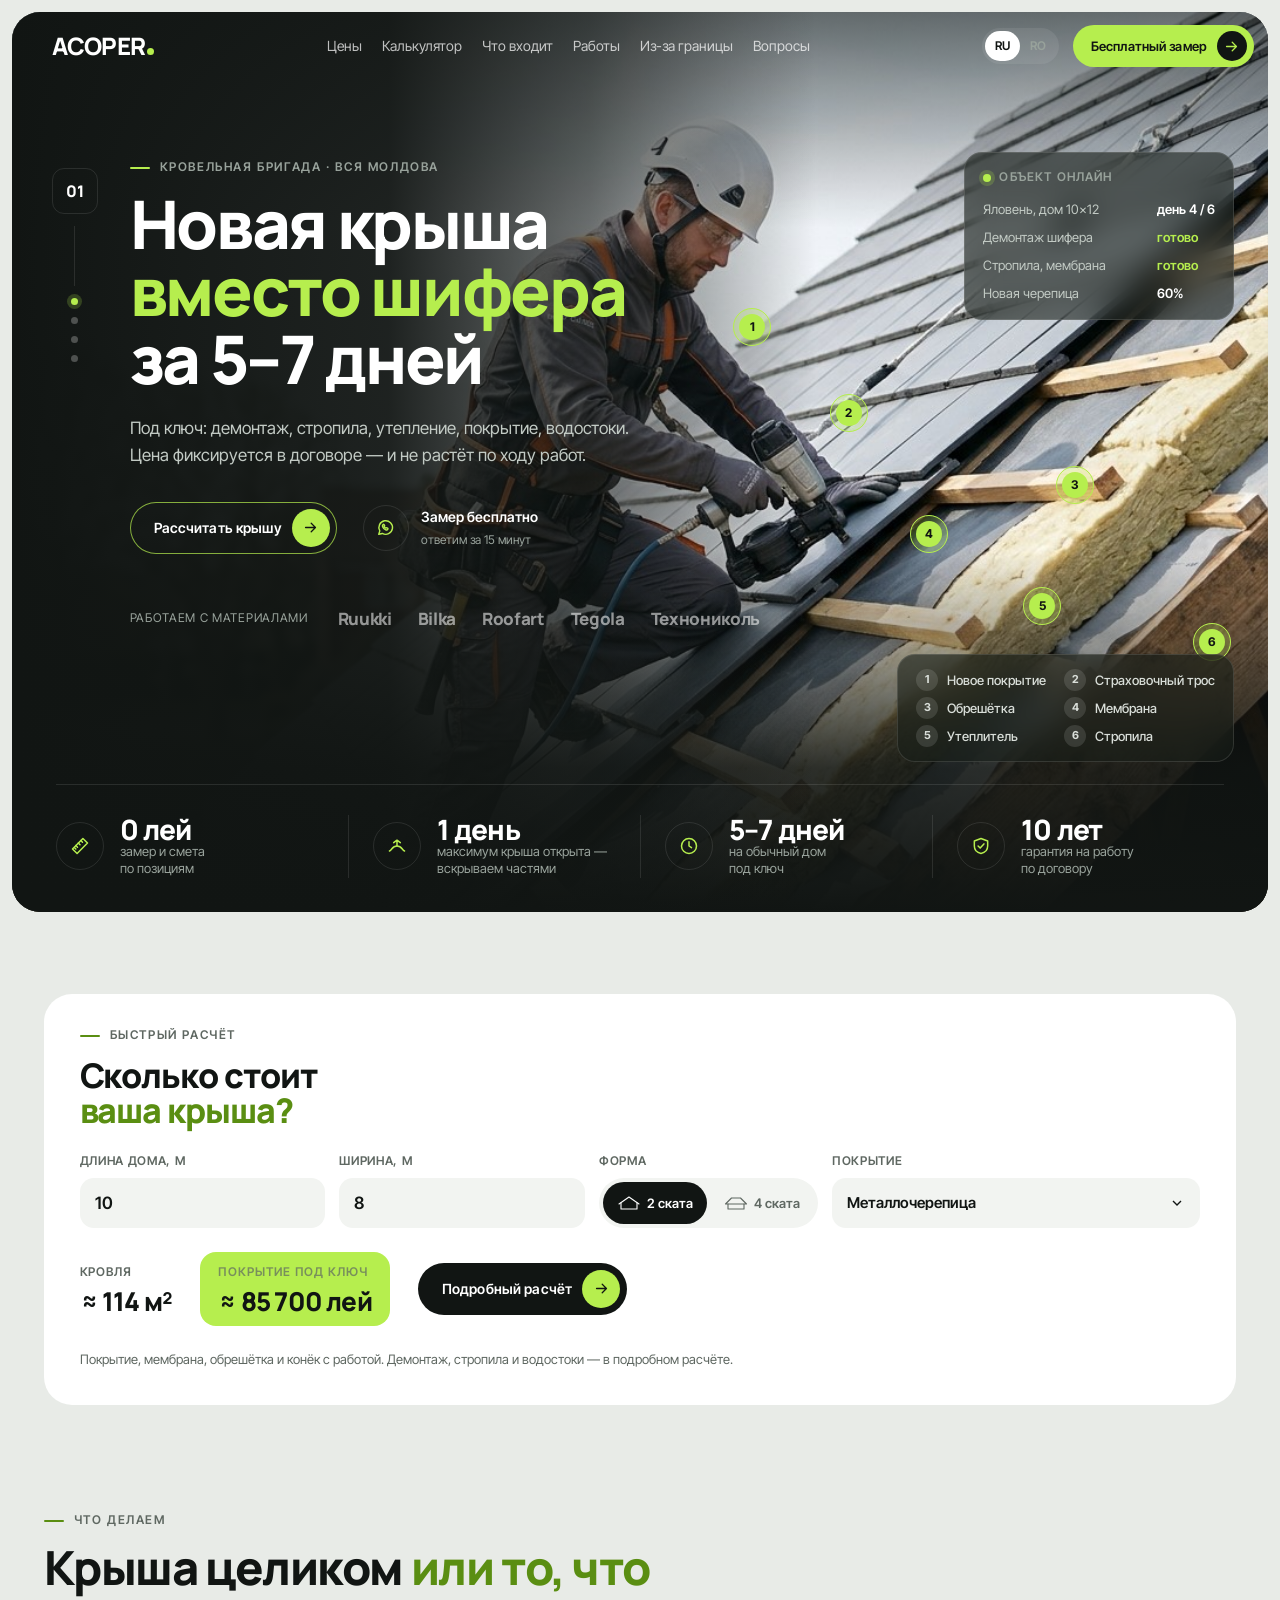
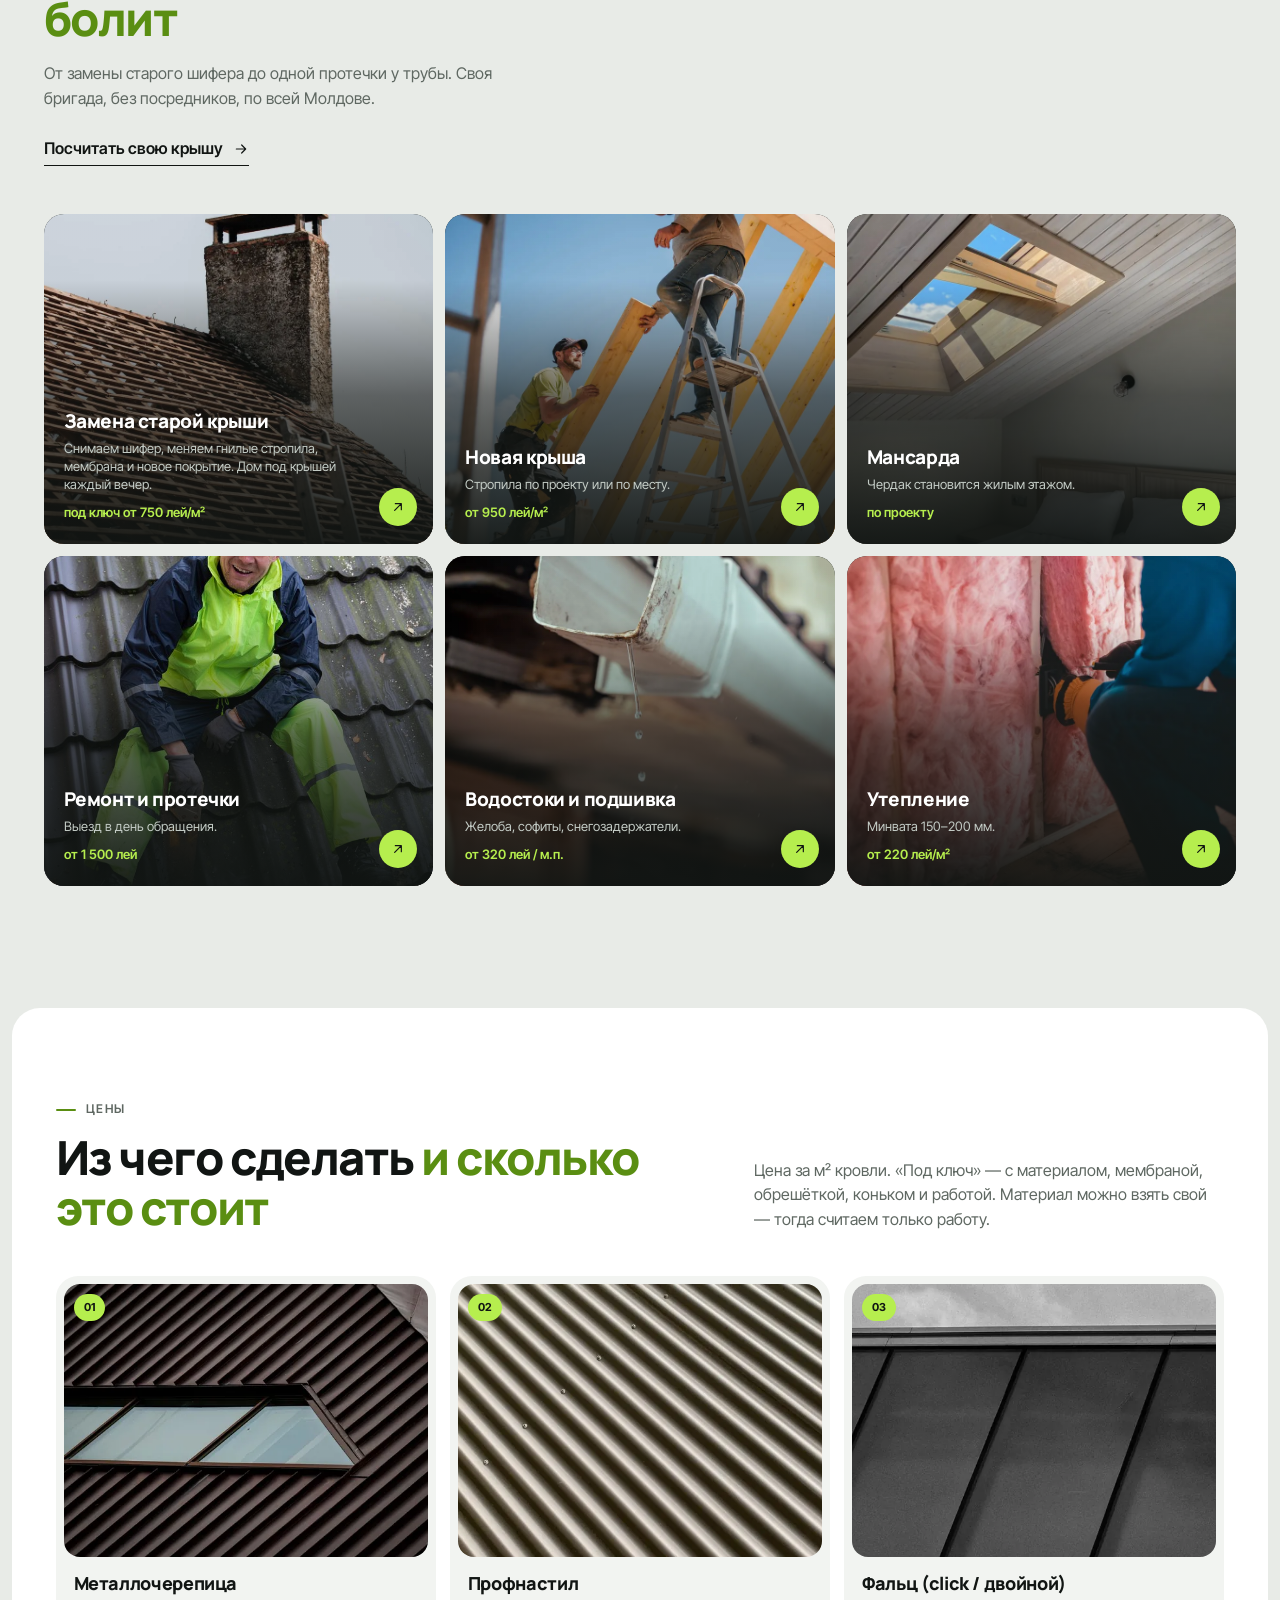
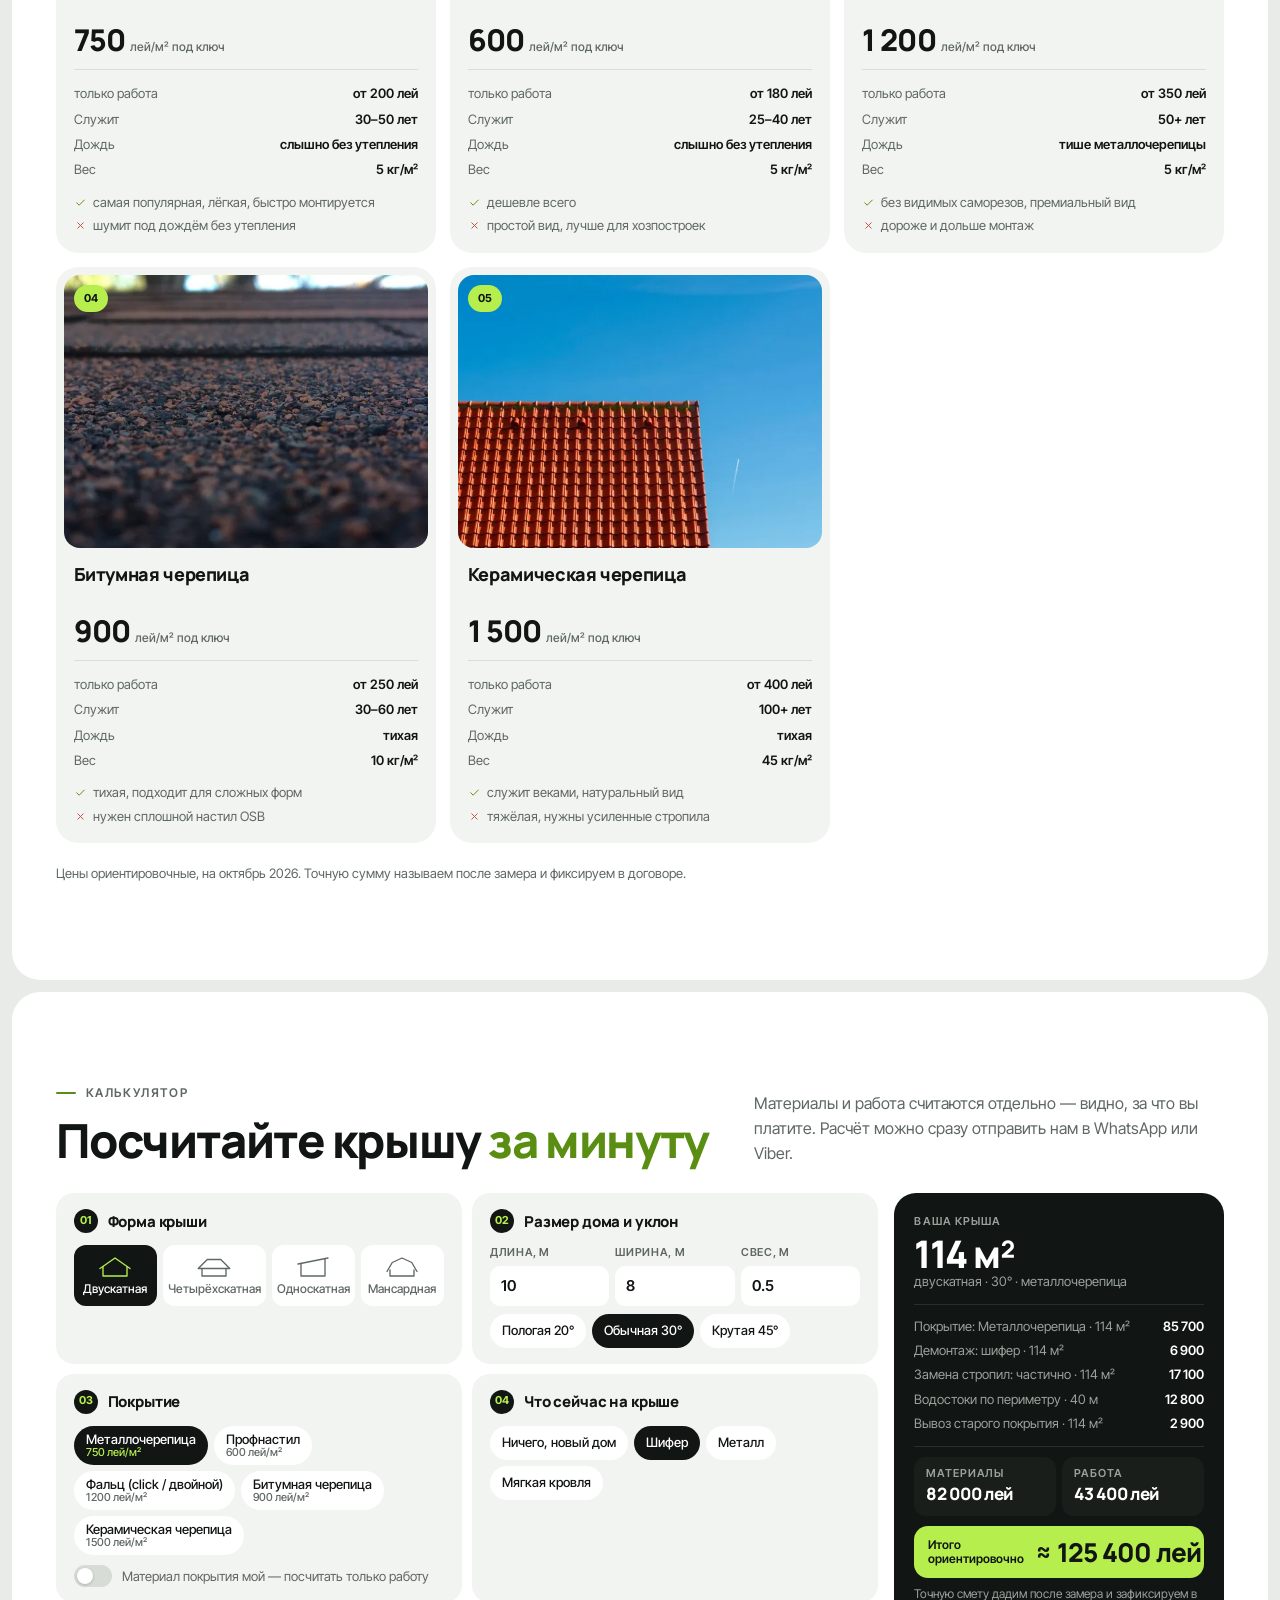
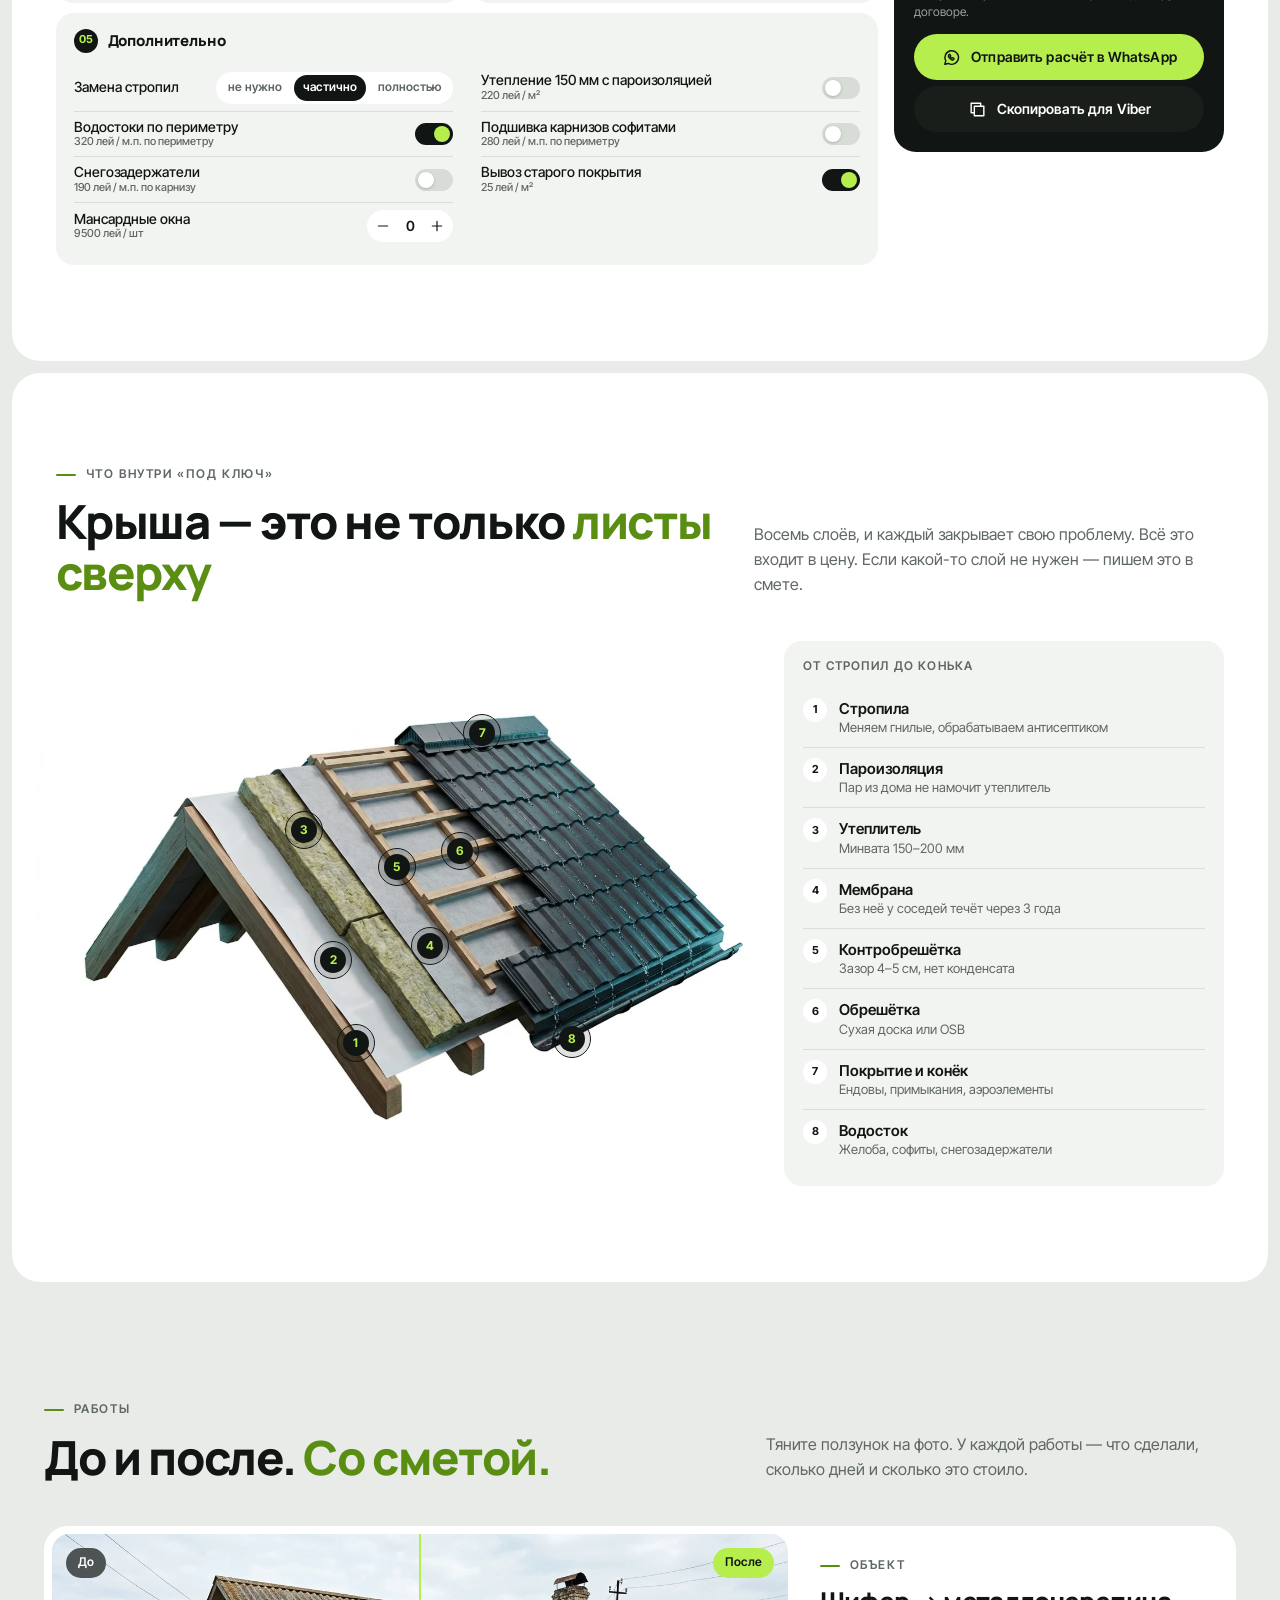
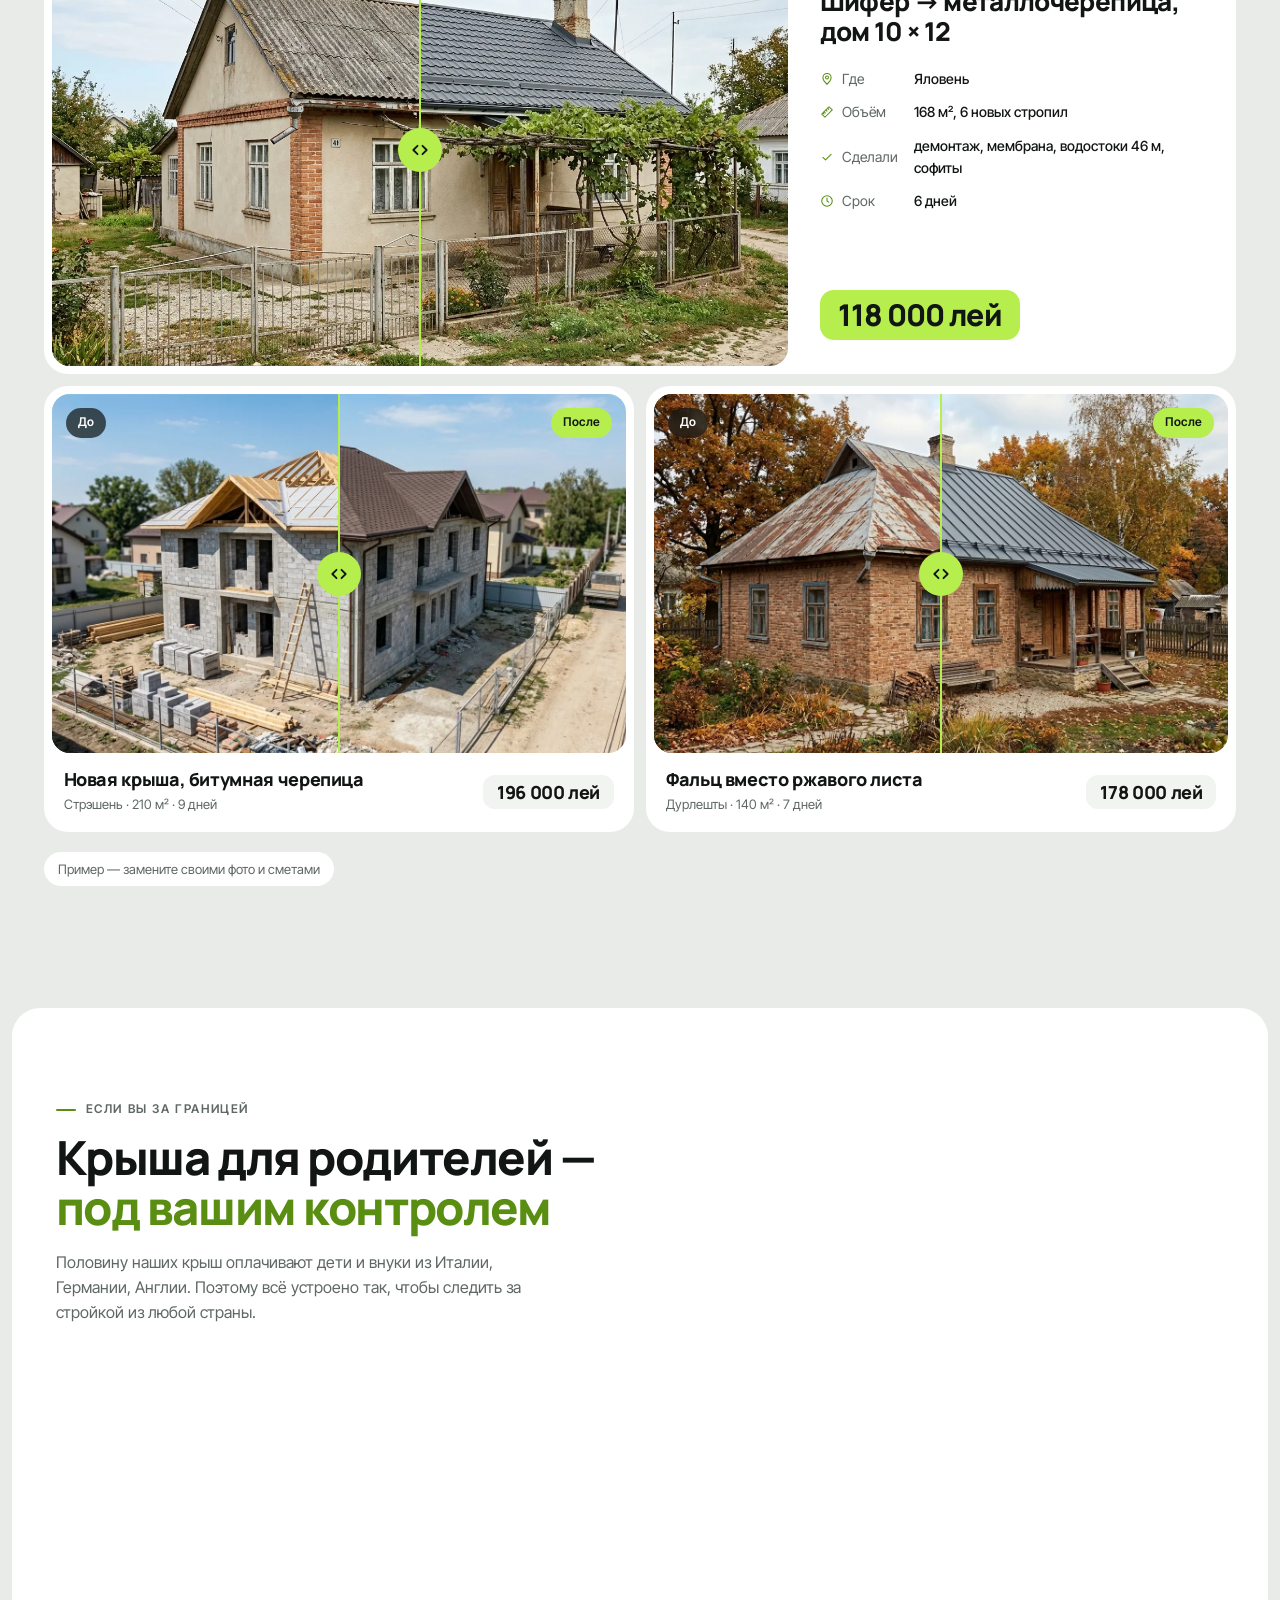
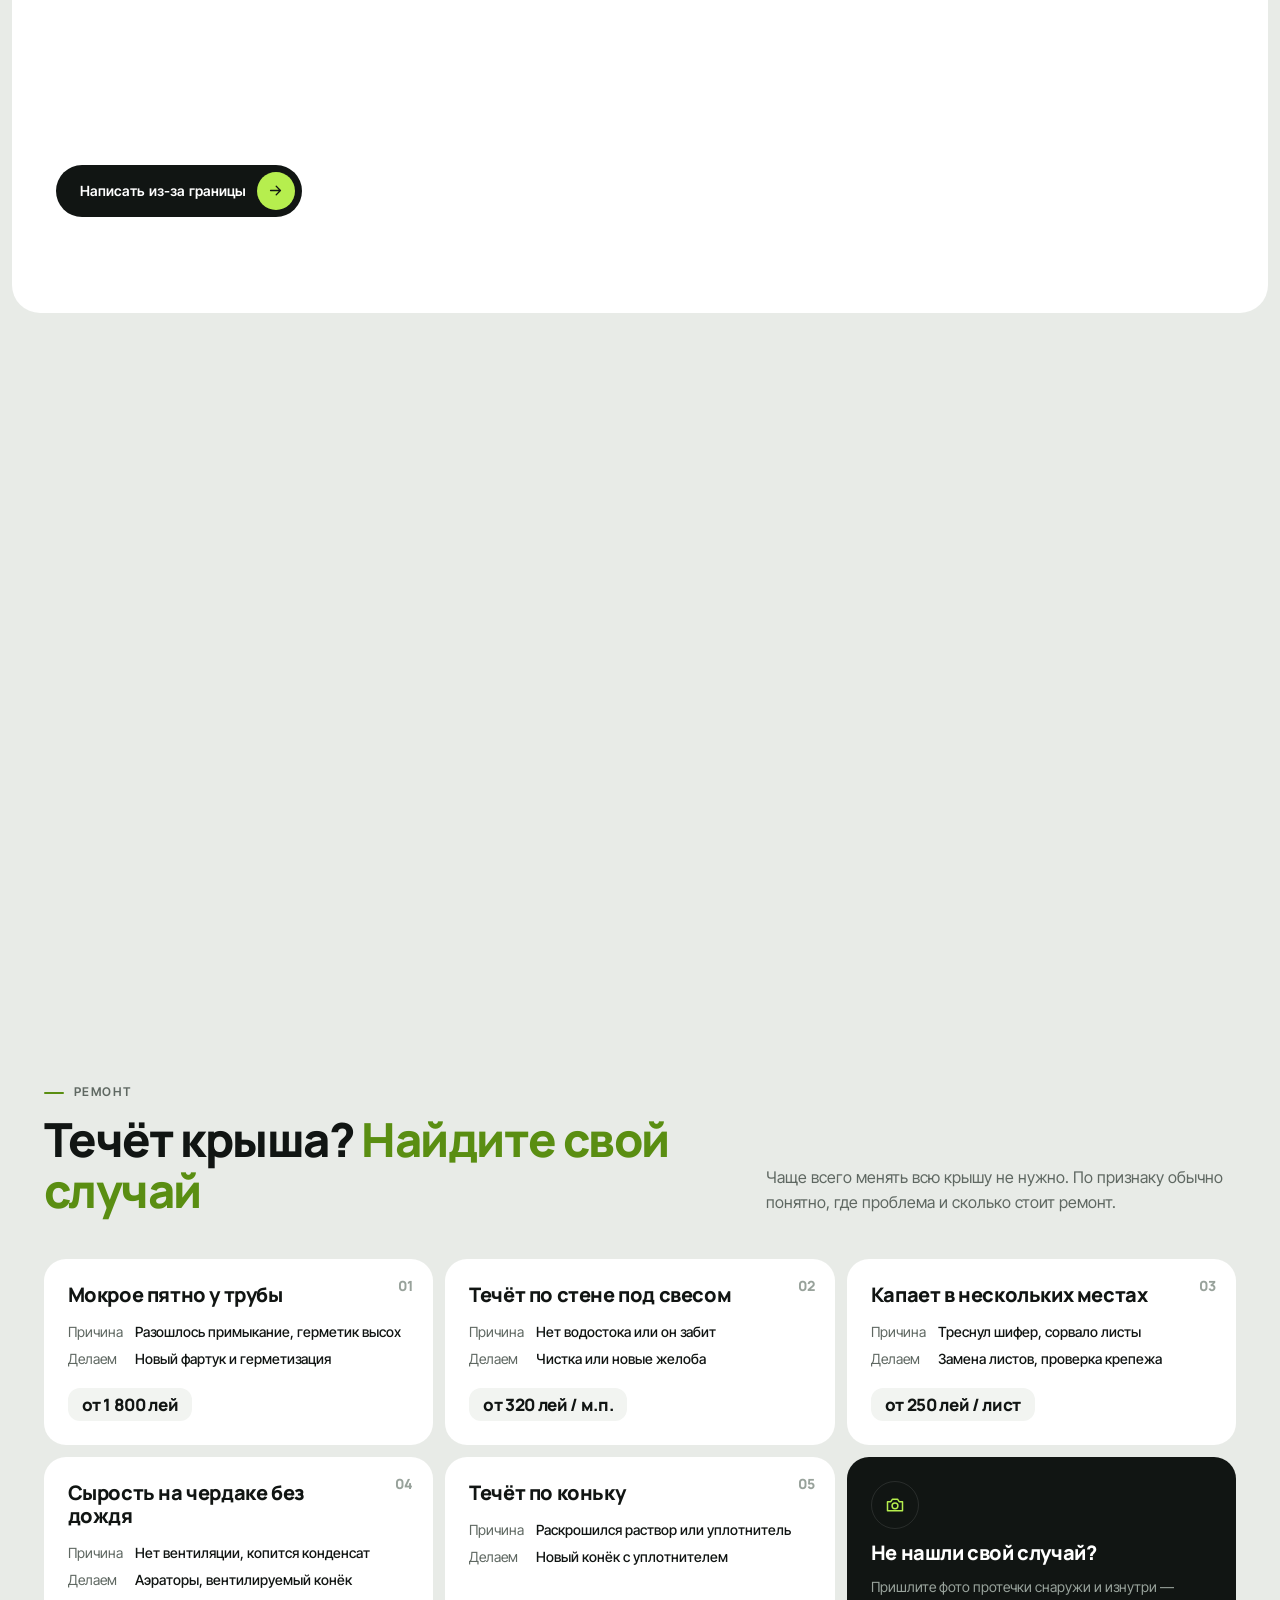
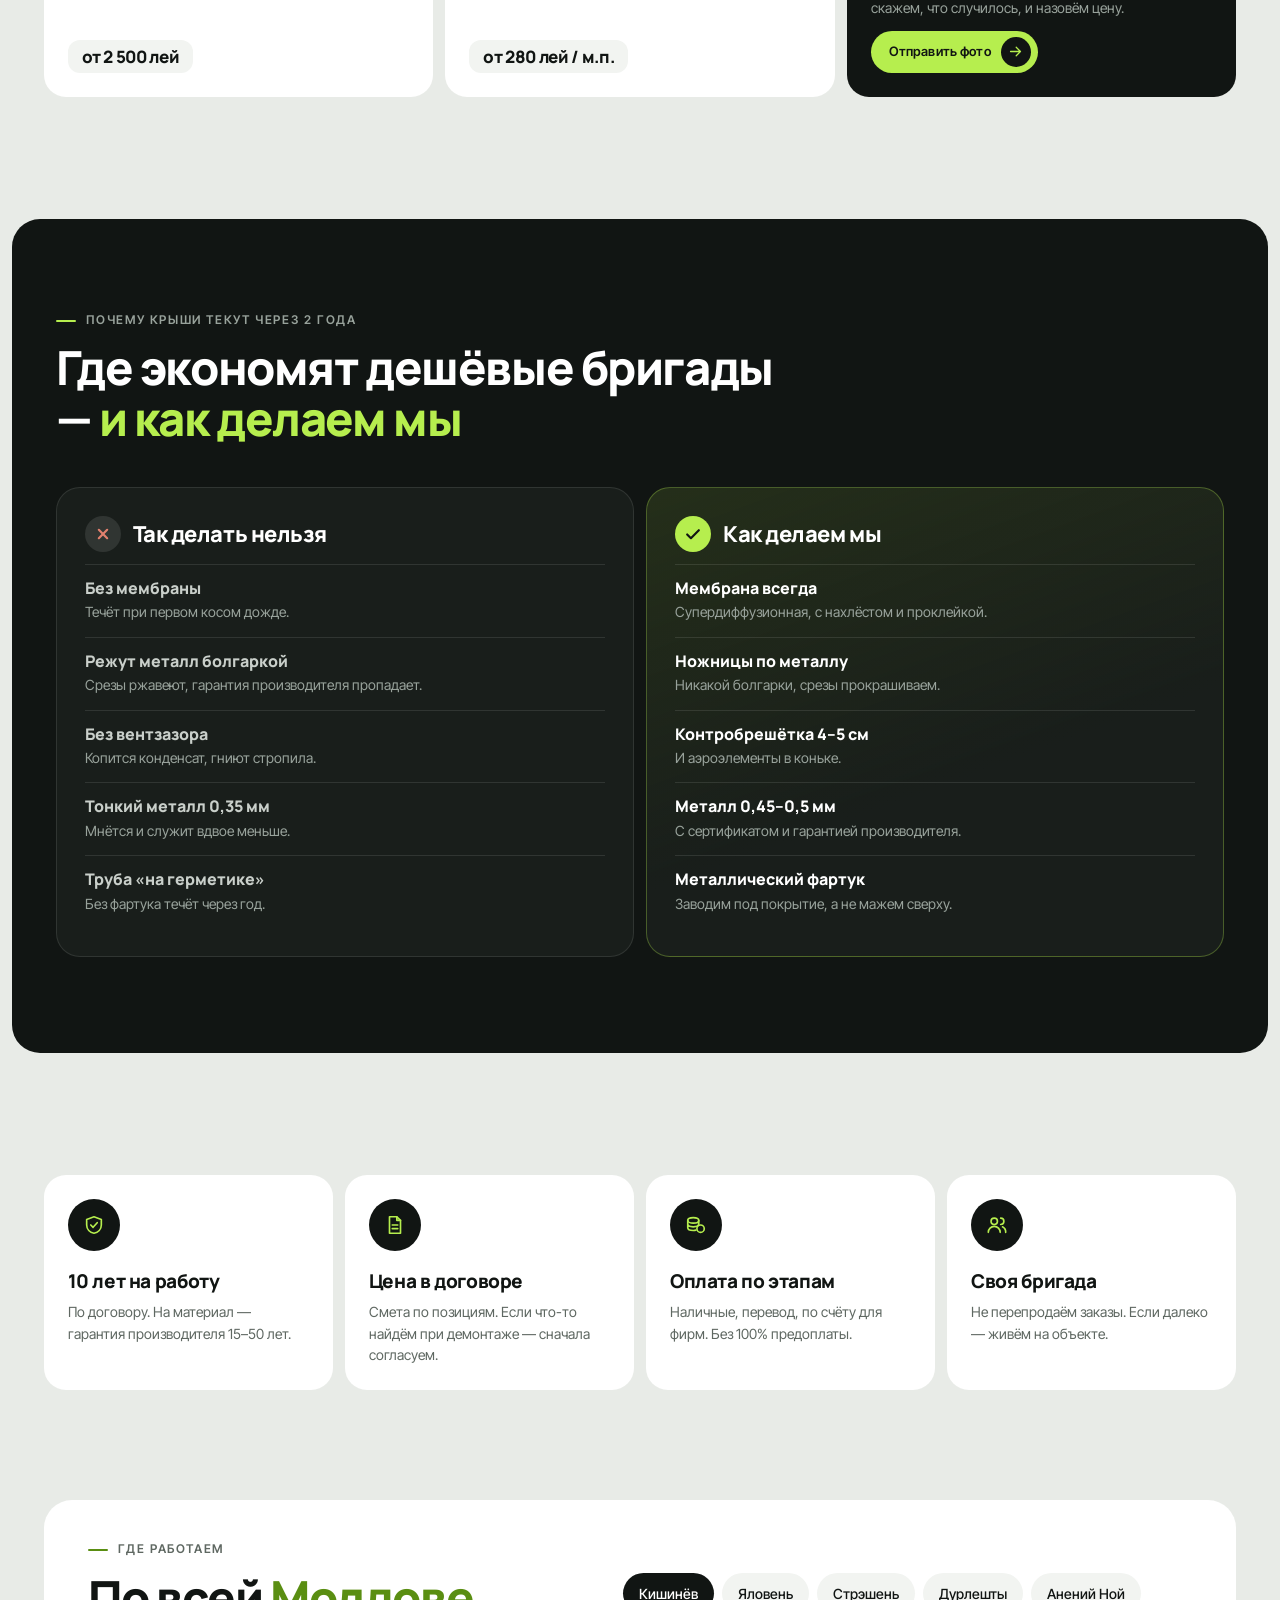
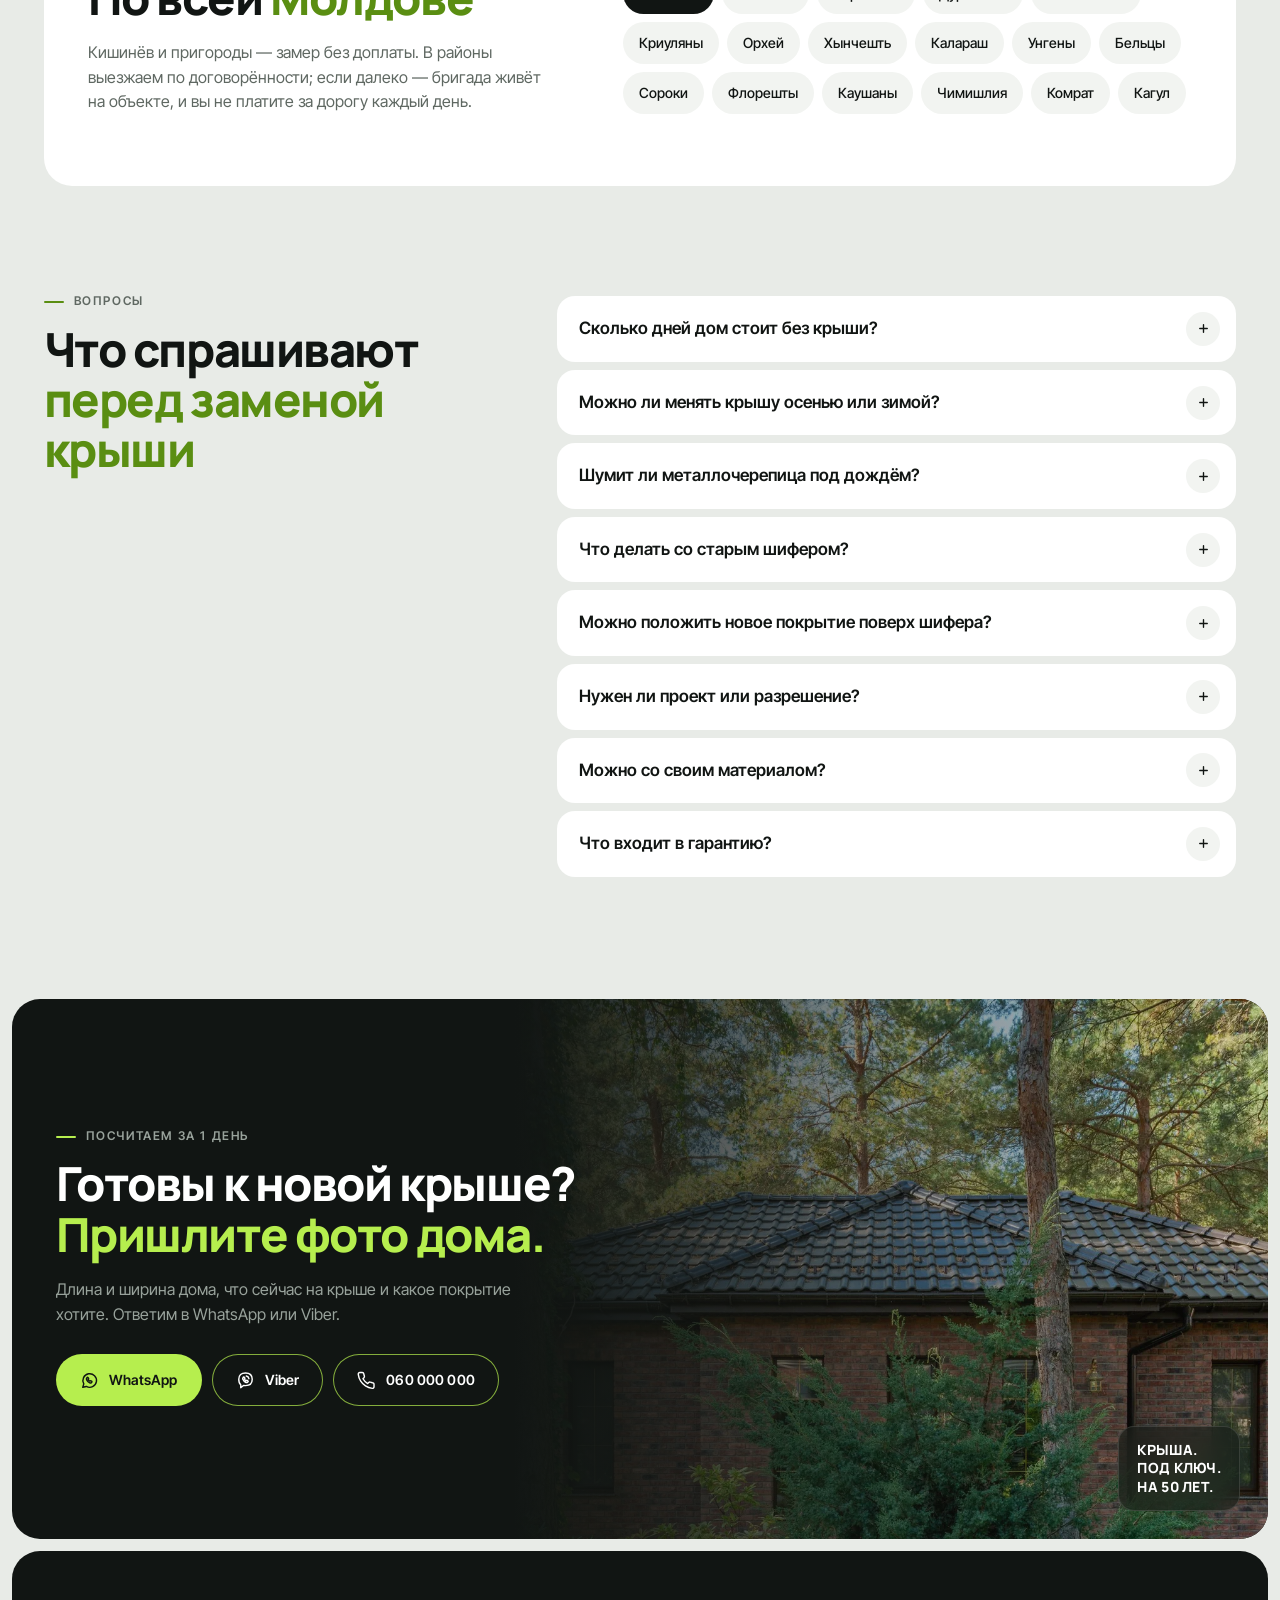
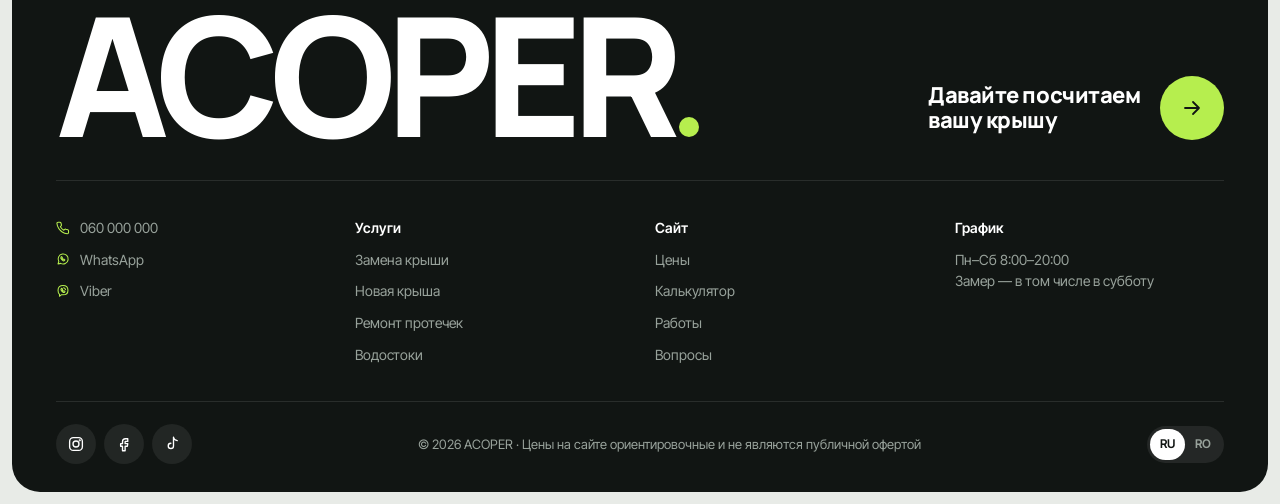
==== index.html @ debb652a "Add files via upload" ====
<!doctype html>
<html lang="ru">
<head>
<meta charset="utf-8">
<meta name="viewport" content="width=device-width,initial-scale=1">
<title>Замена крыши под ключ за 5–7 дней — ACOPER · 060 000 000</title>
<meta name="description" content="Новая крыша вместо старого шифера: демонтаж, стропила, утепление, металлочерепица, фальц или битумная черепица, водостоки. Цена в договоре, гарантия 10 лет, работаем по всей Молдове. Посчитайте крышу на сайте.">
<meta property="og:type" content="website">
<meta property="og:locale" content="ru_RU">
<meta property="og:title" content="Новая крыша за 5–7 дней — ACOPER">
<meta property="og:description" content="Посчитайте крышу на сайте: форма, размер дома, покрытие. Цена под ключ в договоре, фотоотчёт каждый день, гарантия 10 лет.">
<meta property="og:url" content="https://webonix-md.github.io/krovlya/">
<meta property="og:image" content="https://webonix-md.github.io/krovlya/img/og/og-square-ru.jpg">
<meta property="og:image:width" content="1200">
<meta property="og:image:height" content="1200">
<meta name="theme-color" content="#121614">
<link rel="icon" href="favicon.svg" type="image/svg+xml">
<link rel="alternate" hreflang="ru" href="index.html">
<link rel="alternate" hreflang="ro" href="ro.html">
<link rel="preload" href="fonts/Manrope-ExtraBold.woff2" as="font" type="font/woff2" crossorigin>
<link rel="preload" href="fonts/InterTight-Regular.woff2" as="font" type="font/woff2" crossorigin>
<link rel="preload" href="img/hero-house.jpg" as="image">
<link rel="stylesheet" href="style.css?v=20">
<script type="application/ld+json">
{"@context":"https://schema.org","@type":"RoofingContractor","name":"ACOPER","description":"Кровельные работы под ключ: замена крыши, новые крыши, мансарды, водостоки. Вся Молдова","telephone":"+37360000000","priceRange":"от 600 MDL/м²","areaServed":"Moldova","address":{"@type":"PostalAddress","addressLocality":"Chișinău","addressCountry":"MD"},"openingHours":"Mo-Sa 08:00-20:00"}
</script>
</head>
<body>

<!-- ============ ИКОНКИ ============ -->
<svg width="0" height="0" style="position:absolute" aria-hidden="true">
  <symbol id="i-arrow" viewBox="0 0 24 24"><path d="M5 12h14M13 6l6 6-6 6"/></symbol>
  <symbol id="i-ne" viewBox="0 0 24 24"><path d="M7 17L17 7M8 7h9v9"/></symbol>
  <symbol id="i-plus" viewBox="0 0 24 24"><path d="M12 5v14M5 12h14"/></symbol>
  <symbol id="i-minus" viewBox="0 0 24 24"><path d="M5 12h14"/></symbol>
  <symbol id="i-menu" viewBox="0 0 24 24"><path d="M4 8h16M4 16h16"/></symbol>
  <symbol id="i-check" viewBox="0 0 24 24"><path d="M5 12.5l4.5 4.5L19 7.5"/></symbol>
  <symbol id="i-x" viewBox="0 0 24 24"><path d="M7 7l10 10M17 7L7 17"/></symbol>
  <symbol id="i-play" viewBox="0 0 24 24"><path d="M8 5.5v13l10-6.5z"/></symbol>
  <symbol id="i-phone" viewBox="0 0 24 24"><path d="M21.5 16.9v3a2 2 0 0 1-2.2 2 19.8 19.8 0 0 1-8.6-3.1 19.5 19.5 0 0 1-6-6A19.8 19.8 0 0 1 1.6 4.2 2 2 0 0 1 3.6 2h3a2 2 0 0 1 2 1.7c.1.9.4 1.8.7 2.7a2 2 0 0 1-.5 2.1L7.5 9.8a16 16 0 0 0 6 6l1.3-1.3a2 2 0 0 1 2.1-.4c.9.3 1.8.6 2.7.7a2 2 0 0 1 1.9 2.1z"/></symbol>
  <symbol id="i-wa" viewBox="0 0 24 24"><path d="M3.5 20.5l1.3-4.2A8.6 8.6 0 1 1 8 19.5z"/><path d="M9 8.2c.3-.3.7-.3 1 0l.8 1.1c.2.3.2.7-.1 1l-.4.4c.4.9 1.2 1.7 2.1 2.1l.4-.4c.3-.3.7-.3 1-.1l1.1.8c.3.3.3.7 0 1l-.6.6c-.5.5-1.3.6-2 .3a7.4 7.4 0 0 1-4-4c-.3-.7-.2-1.5.3-2z"/></symbol>
  <symbol id="i-viber" viewBox="0 0 24 24"><path d="M12 2.5c5.2 0 8.5 2.4 8.5 8s-3.3 8-8.5 8c-.9 0-1.7-.1-2.5-.2L6 21v-3.5c-1.8-1.3-2.5-3.6-2.5-7 0-5.6 3.3-8 8.5-8z"/><path d="M9.3 7.7c.3-.3.7-.3 1 0l.8 1.1c.2.3.2.7-.1 1l-.4.4c.4.9 1.2 1.7 2.1 2.1l.4-.4c.3-.3.7-.3 1-.1l1.1.8c.3.3.3.7 0 1l-.6.6c-.5.5-1.3.6-2 .3a7.4 7.4 0 0 1-4-4c-.3-.7-.2-1.5.3-2zM13 6.4a4 4 0 0 1 3.3 3.3"/></symbol>
  <symbol id="i-ruler" viewBox="0 0 24 24"><path d="M3 15.5L15.5 3 21 8.5 8.5 21z"/><path d="M7 11.5l2 2M10 8.5l2 2M13 5.5l2 2M5.5 14l1.5 1.5"/></symbol>
  <symbol id="i-clock" viewBox="0 0 24 24"><circle cx="12" cy="12" r="9"/><path d="M12 7v5l3 2"/></symbol>
  <symbol id="i-shield" viewBox="0 0 24 24"><path d="M12 3l8 3v6c0 4.5-3.4 8-8 9-4.6-1-8-4.5-8-9V6z"/><path d="M8.5 12l2.5 2.5 4.5-5"/></symbol>
  <symbol id="i-tarp" viewBox="0 0 24 24"><path d="M3 18c3-1 3-6 9-6s6 5 9 6"/><path d="M12 12V5M8 8l4-3 4 3"/></symbol>
  <symbol id="i-doc" viewBox="0 0 24 24"><path d="M6 3h8l4 4v14H6z"/><path d="M14 3v4h4M9 12h6M9 16h6"/></symbol>
  <symbol id="i-coins" viewBox="0 0 24 24"><ellipse cx="9" cy="7" rx="6" ry="3"/><path d="M3 7v4c0 1.7 2.7 3 6 3s6-1.3 6-3V7M3 11v4c0 1.7 2.7 3 6 3 1 0 2-.1 2.8-.4"/><circle cx="17" cy="16" r="4"/></symbol>
  <symbol id="i-team" viewBox="0 0 24 24"><circle cx="9" cy="8" r="3.5"/><path d="M2.5 20a6.5 6.5 0 0 1 13 0M16 4.5a3.5 3.5 0 0 1 0 7M18 14a6.5 6.5 0 0 1 3.5 6"/></symbol>
  <symbol id="i-camera" viewBox="0 0 24 24"><path d="M3 8h4l2-3h6l2 3h4v11H3z"/><circle cx="12" cy="13" r="3.5"/></symbol>
  <symbol id="i-video" viewBox="0 0 24 24"><path d="M3 7h12v10H3zM15 10.5l6-3.5v10l-6-3.5"/></symbol>
  <symbol id="i-truck" viewBox="0 0 24 24"><path d="M2 6h12v10H2zM14 9h4l3 3.5V16h-7"/><circle cx="6" cy="17.5" r="1.8"/><circle cx="17" cy="17.5" r="1.8"/></symbol>
  <symbol id="i-copy" viewBox="0 0 24 24"><path d="M8 8h12v12H8z"/><path d="M16 8V4H4v12h4"/></symbol>
  <symbol id="i-pin" viewBox="0 0 24 24"><path d="M12 21s7-6.2 7-11.5a7 7 0 0 0-14 0C5 14.8 12 21 12 21z"/><circle cx="12" cy="9.5" r="2.5"/></symbol>
  <symbol id="i-insta" viewBox="0 0 24 24"><rect x="3.5" y="3.5" width="17" height="17" rx="5"/><circle cx="12" cy="12" r="4"/><circle cx="17" cy="7" r=".6"/></symbol>
  <symbol id="i-fb" viewBox="0 0 24 24"><path d="M14 8.5h3V5h-3a4 4 0 0 0-4 4v2.5H7.5V15H10v6h3.5v-6h3l.5-3.5h-3.5V9a.5.5 0 0 1 .5-.5z"/></symbol>
  <symbol id="i-tiktok" viewBox="0 0 24 24"><path d="M14 3v11.5a3.5 3.5 0 1 1-3.5-3.5M14 3c.5 2.7 2.3 4.3 5 4.5"/></symbol>
  <symbol id="r-gable" viewBox="0 0 48 32"><path d="M4 18L24 4l20 14"/><path d="M8 15.5V28h32V15.5"/></symbol>
  <symbol id="r-hip" viewBox="0 0 48 32"><path d="M3 18L15 6h18l12 12z"/><path d="M8 18v10h32V18"/></symbol>
  <symbol id="r-mono" viewBox="0 0 48 32"><path d="M4 12L44 4"/><path d="M8 11.2V28h32V5.8"/></symbol>
  <symbol id="r-mansard" viewBox="0 0 48 32"><path d="M4 22l7-12 13-6 13 6 7 12"/><path d="M8 20v8h32v-8"/></symbol>
</svg>

<!-- ============ ШАПКА ============ -->
<header class="hdr" id="top">
  <div class="hdr__in">
    <a class="logo" href="#top" aria-label="ACOPER — на главную">ACOPER<i></i></a>
    <nav class="nav" id="nav" aria-label="Меню">
      <a href="#prices">Цены</a>
      <a href="#calc">Калькулятор</a>
      <a href="#pie">Что входит</a>
      <a href="#works">Работы</a>
      <a href="#abroad">Из-за границы</a>
      <a href="#faq">Вопросы</a>
    </nav>
    <div class="hdr__act">
      <div class="lang"><a class="is-on" href="index.html" hreflang="ru">RU</a><a href="ro.html" hreflang="ro">RO</a></div>
      <a class="hdr__tel" href="tel:+37360000000"><svg><use href="#i-phone"/></svg>060 000 000</a>
      <a class="btn btn--lime btn--sm hdr__cta" data-wa="hero" href="https://wa.me/37360000000" target="_blank" rel="noopener">Бесплатный замер<span class="btn__ic"><svg><use href="#i-arrow"/></svg></span></a>
      <button class="burger" id="burger" aria-label="Меню" aria-expanded="false"><svg><use href="#i-menu"/></svg></button>
    </div>
  </div>
</header>

<main>

<!-- ============ 1. ПЕРВЫЙ ЭКРАН ============ -->
<section class="hero panel panel--dark" id="hero">
  <figure class="hero__img">
    <img src="img/hero-house.jpg" width="1376" height="768" alt="Кровельщик со страховкой укладывает новое покрытие, видны обрешётка, утеплитель и стропила">
  </figure>
  <svg class="hero__lines" aria-hidden="true"></svg>

  <div class="hero__rail" aria-hidden="true"><b>01</b><span></span><i class="is-on"></i><i></i><i></i><i></i></div>

  <div class="hero__body">
    <p class="kick">Кровельная бригада · вся Молдова</p>
    <h1 class="hero__title">Новая крыша <em>вместо шифера</em> за 5–7 дней</h1>
    <p class="hero__sub">Под ключ: демонтаж, стропила, утепление, покрытие, водостоки. Цена фиксируется в договоре — и не растёт по ходу работ.</p>
    <div class="hero__btns">
      <a class="btn btn--outline" href="#calc">Рассчитать крышу<span class="btn__ic"><svg><use href="#i-arrow"/></svg></span></a>
      <a class="play" data-wa="hero" href="https://wa.me/37360000000" target="_blank" rel="noopener"><span><svg><use href="#i-wa"/></svg></span>Замер бесплатно<small>ответим за 15 минут</small></a>
    </div>
    <div class="hero__brands"><span>Работаем с материалами</span><b>Ruukki</b><b>Bilka</b><b>Roofart</b><b>Tegola</b><b>Технониколь</b></div>
  </div>

  <!-- стеклянные карточки на фото -->
  <div class="glass glass--status" aria-hidden="true">
    <p class="glass__hd"><i></i>Объект онлайн</p>
    <dl>
      <dt>Яловень, дом 10×12</dt><dd>день 4 / 6</dd>
      <dt>Демонтаж шифера</dt><dd class="ok">готово</dd>
      <dt>Стропила, мембрана</dt><dd class="ok">готово</dd>
      <dt>Новая черепица</dt><dd>60%</dd>
    </dl>
  </div>
  <ol class="glass glass--list">
    <li class="callout" data-x="68" data-y="35"><b>1</b><strong>Новое покрытие</strong></li>
    <li class="callout" data-x="74" data-y="44.5"><b>2</b><strong>Страховочный трос</strong></li>
    <li class="callout" data-x="88" data-y="52.5"><b>3</b><strong>Обрешётка</strong></li>
    <li class="callout" data-x="79" data-y="58"><b>4</b><strong>Мембрана</strong></li>
    <li class="callout" data-x="86" data-y="66"><b>5</b><strong>Утеплитель</strong></li>
    <li class="callout" data-x="96.5" data-y="70"><b>6</b><strong>Стропила</strong></li>
  </ol>

  <div class="stats">
    <div class="stat"><span class="stat__ic"><svg><use href="#i-ruler"/></svg></span><b>0 лей</b><small>замер и смета<br>по позициям</small></div>
    <div class="stat"><span class="stat__ic"><svg><use href="#i-tarp"/></svg></span><b>1 день</b><small>максимум крыша открыта —<br>вскрываем частями</small></div>
    <div class="stat"><span class="stat__ic"><svg><use href="#i-clock"/></svg></span><b>5–7 дней</b><small>на обычный дом<br>под ключ</small></div>
    <div class="stat"><span class="stat__ic"><svg><use href="#i-shield"/></svg></span><b>10 лет</b><small>гарантия на работу<br>по договору</small></div>
  </div>
</section>

<!-- ============ МИНИ-РАСЧЁТ ============ -->
<section class="quick" aria-label="Быстрый расчёт">
  <div class="wrap">
    <div class="quick__card" id="qcalc">
      <div class="quick__t">
        <p class="kick kick--dark">Быстрый расчёт</p>
        <h2>Сколько стоит <em>ваша крыша?</em></h2>
      </div>
      <div class="quick__f">
        <label class="fld"><span>Длина дома, м</span><input type="number" id="qL" value="10" min="4" max="40" step="0.5" inputmode="decimal"></label>
        <label class="fld"><span>Ширина, м</span><input type="number" id="qW" value="8" min="4" max="30" step="0.5" inputmode="decimal"></label>
        <div class="fld"><span>Форма</span>
          <div class="seg" role="radiogroup" aria-label="Форма крыши">
            <button type="button" class="is-on" data-qshape="gable" aria-pressed="true"><svg><use href="#r-gable"/></svg>2 ската</button>
            <button type="button" data-qshape="hip" aria-pressed="false"><svg><use href="#r-hip"/></svg>4 ската</button>
          </div>
        </div>
        <label class="fld fld--sel"><span>Покрытие</span><select id="qCov"></select></label>
      </div>
      <div class="quick__res">
        <div><span>Кровля</span><b id="qArea">≈ 114 м²</b></div>
        <div class="quick__sum"><span>Покрытие под ключ</span><b id="qSum">≈ 85 700 лей</b></div>
        <a class="btn btn--dark" href="#calc">Подробный расчёт<span class="btn__ic"><svg><use href="#i-arrow"/></svg></span></a>
      </div>
      <p class="quick__note">Покрытие, мембрана, обрешётка и конёк с работой. Демонтаж, стропила и водостоки — в подробном расчёте.</p>
    </div>
  </div>
</section>

<!-- ============ 3. ЧТО ДЕЛАЕМ ============ -->
<section class="sec" id="services">
  <div class="wrap svc">
    <div class="svc__intro">
      <p class="kick kick--dark">Что делаем</p>
      <h2 class="h2">Крыша целиком <em>или то, что болит</em></h2>
      <p class="lead">От замены старого шифера до одной протечки у трубы. Своя бригада, без посредников, по всей Молдове.</p>
      <a class="link" href="#calc">Посчитать свою крышу<svg><use href="#i-arrow"/></svg></a>
    </div>
    <div class="svc__grid">
      <article class="card card--big"><img src="img/svc-repair.webp" alt="Старая черепичная крыша с трубой во время ремонта" loading="lazy" width="900" height="700"><div class="card__b"><h3>Замена старой крыши</h3><p>Снимаем шифер, меняем гнилые стропила, мембрана и новое покрытие. Дом под крышей каждый вечер.</p><span class="card__price">под ключ от 750 лей/м²</span></div><span class="card__go"><svg><use href="#i-ne"/></svg></span></article>
      <article class="card"><img src="img/svc-new.webp" alt="Монтаж стропильной системы на новом доме" loading="lazy" width="900" height="1100"><div class="card__b"><h3>Новая крыша</h3><p>Стропила по проекту или по месту.</p><span class="card__price">от 950 лей/м²</span></div><span class="card__go"><svg><use href="#i-ne"/></svg></span></article>
      <article class="card"><img src="img/svc-mansard.webp" alt="Мансарда с мансардным окном" loading="lazy" width="900" height="700"><div class="card__b"><h3>Мансарда</h3><p>Чердак становится жилым этажом.</p><span class="card__price">по проекту</span></div><span class="card__go"><svg><use href="#i-ne"/></svg></span></article>
      <article class="card"><img src="img/svc-replace.jpg" alt="Старая черепичная крыша с трубой во время ремонта" loading="lazy" width="900" height="700"><div class="card__b"><h3>Ремонт и протечки</h3><p>Выезд в день обращения.</p><span class="card__price">от 1 500 лей</span></div><span class="card__go"><svg><use href="#i-ne"/></svg></span></article>
      <article class="card"><img src="img/svc-gutters.webp" alt="Водосточный желоб под краем крыши" loading="lazy" width="900" height="1100"><div class="card__b"><h3>Водостоки и подшивка</h3><p>Желоба, софиты, снегозадержатели.</p><span class="card__price">от 320 лей / м.п.</span></div><span class="card__go"><svg><use href="#i-ne"/></svg></span></article>
      <article class="card"><img src="img/svc-insulation.webp" alt="Монтаж утеплителя между балками" loading="lazy" width="900" height="700"><div class="card__b"><h3>Утепление</h3><p>Минвата 150–200 мм.</p><span class="card__price">от 220 лей/м²</span></div><span class="card__go"><svg><use href="#i-ne"/></svg></span></article>
    </div>
  </div>
</section>

<!-- ============ 4. ПОКРЫТИЯ ============ -->
<section class="panel panel--light sec sec--prices" id="prices">
  <div class="wrap wrap--full">
    <div class="head">
      <div><p class="kick kick--dark">Цены</p><h2 class="h2">Из чего сделать <em>и сколько это стоит</em></h2></div>
      <p class="lead">Цена за м² кровли. «Под ключ» — с материалом, мембраной, обрешёткой, коньком и работой. Материал можно взять свой — тогда считаем только работу.</p>
    </div>
    <div class="cmp" id="cmp"></div>
    <p class="note">Цены ориентировочные, на октябрь 2026. Точную сумму называем после замера и фиксируем в договоре.</p>
  </div>
</section>

<!-- ============ 5. КАЛЬКУЛЯТОР ============ -->
<section class="panel panel--light sec sec--calc" id="calc">
  <div class="wrap">
    <div class="head">
      <div><p class="kick kick--dark">Калькулятор</p><h2 class="h2">Посчитайте крышу <em>за минуту</em></h2></div>
      <p class="lead">Материалы и работа считаются отдельно — видно, за что вы платите. Расчёт можно сразу отправить нам в WhatsApp или Viber.</p>
    </div>
    <div class="calc">
      <div class="calc__form">
        <div class="cstep">
          <p class="cstep__t"><b>01</b>Форма крыши</p>
          <div class="shapes" role="radiogroup" aria-label="Форма крыши">
            <button type="button" class="shape is-on" data-shape="gable" aria-pressed="true"><svg><use href="#r-gable"/></svg><span>Двускатная</span></button>
            <button type="button" class="shape" data-shape="hip" aria-pressed="false"><svg><use href="#r-hip"/></svg><span>Четырёхскатная</span></button>
            <button type="button" class="shape" data-shape="mono" aria-pressed="false"><svg><use href="#r-mono"/></svg><span>Односкатная</span></button>
            <button type="button" class="shape" data-shape="mansard" aria-pressed="false"><svg><use href="#r-mansard"/></svg><span>Мансардная</span></button>
          </div>
        </div>
        <div class="cstep">
          <p class="cstep__t"><b>02</b>Размер дома и уклон</p>
          <div class="cgrid">
            <label class="fld"><span>Длина, м</span><input type="number" id="cL" value="10" min="4" max="40" step="0.5" inputmode="decimal"></label>
            <label class="fld"><span>Ширина, м</span><input type="number" id="cW" value="8" min="4" max="30" step="0.5" inputmode="decimal"></label>
            <label class="fld"><span>Свес, м</span><input type="number" id="cO" value="0.5" min="0" max="1.2" step="0.1" inputmode="decimal"></label>
          </div>
          <div class="chips" id="slopes" role="radiogroup" aria-label="Уклон крыши"></div>
        </div>
        <div class="cstep">
          <p class="cstep__t"><b>03</b>Покрытие</p>
          <div class="chips" id="covs" role="radiogroup" aria-label="Покрытие"></div>
          <label class="tgl"><input type="checkbox" id="ownMat"><span></span>Материал покрытия мой — посчитать только работу</label>
        </div>
        <div class="cstep">
          <p class="cstep__t"><b>04</b>Что сейчас на крыше</p>
          <div class="chips" id="olds" role="radiogroup" aria-label="Что сейчас на крыше"></div>
        </div>
        <div class="cstep cstep--wide">
          <p class="cstep__t"><b>05</b>Дополнительно</p>
          <div class="opts" id="opts"></div>
        </div>
      </div>
      <aside class="calc__res" aria-live="polite">
        <div class="bill">
          <div class="bill__top">
            <span class="bill__cap">Ваша крыша</span>
            <b class="bill__area" id="rArea">114 м²</b>
            <span class="bill__meta" id="rMeta">двускатная · 30° · металлочерепица</span>
          </div>
          <ul class="bill__lines" id="rLines"></ul>
          <div class="bill__split">
            <div><span>Материалы</span><b id="rMat">—</b></div>
            <div><span>Работа</span><b id="rWork">—</b></div>
          </div>
          <div class="bill__sum"><span>Итого ориентировочно</span><b id="rSum">—</b></div>
          <p class="bill__note" id="rNote">Точную смету дадим после замера и зафиксируем в договоре.</p>
          <a class="btn btn--lime btn--full" id="sendWa" href="https://wa.me/37360000000" target="_blank" rel="noopener"><svg><use href="#i-wa"/></svg>Отправить расчёт в WhatsApp</a>
          <button type="button" class="btn btn--ghost btn--full" id="copyCalc"><svg><use href="#i-copy"/></svg><span>Скопировать для Viber</span></button>
        </div>
      </aside>
    </div>
  </div>
</section>

<!-- ============ 6. КРОВЕЛЬНЫЙ ПИРОГ ============ -->
<section class="panel panel--light panel--pie sec" id="pie">
  <div class="wrap">
    <div class="head">
      <div><p class="kick kick--dark">Что внутри «под ключ»</p><h2 class="h2">Крыша — это не только <em>листы сверху</em></h2></div>
      <p class="lead">Восемь слоёв, и каждый закрывает свою проблему. Всё это входит в цену. Если какой-то слой не нужен — пишем это в смете.</p>
    </div>
    <div class="pie" id="pieStage">
      <svg class="pie__lines" aria-hidden="true"></svg>
      <figure class="pie__img"><img src="img/pie-cutaway.webp" width="1312" height="816" alt="Скатная крыша в разрезе: стропила, пароизоляция, утеплитель, мембрана, обрешётка, металлочерепица" loading="lazy"></figure>
      <div class="glass glass--layers">
        <p class="glass__hd">От стропил до конька</p>
        <ol class="layers">
          <li class="layer" data-x="43" data-y="78"><b>1</b><div><strong>Стропила</strong><p>Меняем гнилые, обрабатываем антисептиком</p></div></li>
          <li class="layer" data-x="40" data-y="60"><b>2</b><div><strong>Пароизоляция</strong><p>Пар из дома не намочит утеплитель</p></div></li>
          <li class="layer" data-x="36" data-y="32"><b>3</b><div><strong>Утеплитель</strong><p>Минвата 150–200 мм</p></div></li>
          <li class="layer" data-x="53" data-y="57"><b>4</b><div><strong>Мембрана</strong><p>Без неё у соседей течёт через 3 года</p></div></li>
          <li class="layer" data-x="48.5" data-y="40"><b>5</b><div><strong>Контробрешётка</strong><p>Зазор 4–5 см, нет конденсата</p></div></li>
          <li class="layer" data-x="57" data-y="36.5"><b>6</b><div><strong>Обрешётка</strong><p>Сухая доска или OSB</p></div></li>
          <li class="layer" data-x="60" data-y="11"><b>7</b><div><strong>Покрытие и конёк</strong><p>Ендовы, примыкания, аэроэлементы</p></div></li>
          <li class="layer" data-x="72" data-y="77"><b>8</b><div><strong>Водосток</strong><p>Желоба, софиты, снегозадержатели</p></div></li>
        </ol>
      </div>
    </div>
  </div>
</section>

<!-- ============ 7. РАБОТЫ ============ -->
<section class="sec" id="works">
  <div class="wrap">
    <div class="head">
      <div><p class="kick kick--dark">Работы</p><h2 class="h2">До и после. <em>Со сметой.</em></h2></div>
      <p class="lead">Тяните ползунок на фото. У каждой работы — что сделали, сколько дней и сколько это стоило.</p>
    </div>
    <div class="works">
      <article class="work work--big">
        <div class="ba" style="--p:50%">
          <img src="img/work-1-after.webp" alt="Дом после замены шифера на металлочерепицу и новых водостоков" loading="lazy" width="1376" height="768">
          <img class="ba__before" src="img/work-1-before.webp" alt="Тот же дом со старой шиферной крышей" loading="lazy" width="1376" height="768">
          <span class="ba__tag ba__tag--l">До</span><span class="ba__tag ba__tag--r">После</span>
          <input class="ba__range" type="range" min="0" max="100" value="50" aria-label="Сравнить до и после">
          <span class="ba__handle" aria-hidden="true"></span>
        </div>
        <div class="work__spec">
          <p class="kick kick--dark">Объект</p>
          <h3>Шифер → металлочерепица, дом 10 × 12</h3>
          <dl>
            <dt><svg><use href="#i-pin"/></svg>Где</dt><dd>Яловень</dd>
            <dt><svg><use href="#i-ruler"/></svg>Объём</dt><dd>168 м², 6 новых стропил</dd>
            <dt><svg><use href="#i-check"/></svg>Сделали</dt><dd>демонтаж, мембрана, водостоки 46 м, софиты</dd>
            <dt><svg><use href="#i-clock"/></svg>Срок</dt><dd>6 дней</dd>
          </dl>
          <p class="work__price">118 000 лей</p>
        </div>
      </article>
      <article class="work">
        <div class="ba" style="--p:50%">
          <img src="img/work-2-after.webp" alt="Двухэтажный дом с новой четырёхскатной крышей из коричневой битумной черепицы" loading="lazy" width="1376" height="768">
          <img class="ba__before" src="img/work-2-before.webp" alt="Тот же дом со стропилами до кровельных работ" loading="lazy" width="1376" height="768">
          <span class="ba__tag ba__tag--l">До</span><span class="ba__tag ba__tag--r">После</span>
          <input class="ba__range" type="range" min="0" max="100" value="50" aria-label="Сравнить до и после">
          <span class="ba__handle" aria-hidden="true"></span>
        </div>
        <div class="work__row"><div><h3>Новая крыша, битумная черепица</h3><p>Стрэшень · 210 м² · 9 дней</p></div><b>196 000 лей</b></div>
      </article>
      <article class="work">
        <div class="ba" style="--p:50%">
          <img src="img/work-3-after.webp" alt="Кирпичный дом с новой фальцевой крышей" loading="lazy" width="1376" height="768">
          <img class="ba__before" src="img/work-3-before.webp" alt="Тот же дом со старой ржавой крышей" loading="lazy" width="1376" height="768">
          <span class="ba__tag ba__tag--l">До</span><span class="ba__tag ba__tag--r">После</span>
          <input class="ba__range" type="range" min="0" max="100" value="50" aria-label="Сравнить до и после">
          <span class="ba__handle" aria-hidden="true"></span>
        </div>
        <div class="work__row"><div><h3>Фальц вместо ржавого листа</h3><p>Дурлешты · 140 м² · 7 дней</p></div><b>178 000 лей</b></div>
      </article>
    </div>
    <p class="note note--tag">Пример — замените своими фото и сметами</p>
  </div>
</section>

<!-- ============ 8. ЗА ГРАНИЦЕЙ ============ -->
<section class="panel panel--light sec" id="abroad">
  <div class="wrap abroad">
    <div>
      <p class="kick kick--dark">Если вы за границей</p>
      <h2 class="h2">Крыша для родителей — <em>под вашим контролем</em></h2>
      <p class="lead lead--flush">Половину наших крыш оплачивают дети и внуки из Италии, Германии, Англии. Поэтому всё устроено так, чтобы следить за стройкой из любой страны.</p>
      <ul class="feat">
        <li><span class="stat__ic"><svg><use href="#i-doc"/></svg></span><div><strong>Смета и договор в Viber</strong><p>Присылаем PDF, подписать можно удалённо.</p></div></li>
        <li><span class="stat__ic"><svg><use href="#i-camera"/></svg></span><div><strong>Фотоотчёт каждый вечер</strong><p>В общий чат с вами и родителями.</p></div></li>
        <li><span class="stat__ic"><svg><use href="#i-video"/></svg></span><div><strong>Видеозвонок с крыши</strong><p>Покажем мембрану, стропила, любой узел.</p></div></li>
        <li><span class="stat__ic"><svg><use href="#i-coins"/></svg></span><div><strong>Оплата по этапам</strong><p>Материалы → стропила → покрытие → приёмка.</p></div></li>
        <li><span class="stat__ic"><svg><use href="#i-truck"/></svg></span><div><strong>Родителям ничего не нужно делать</strong><p>Материалы привозим, мусор и шифер вывозим.</p></div></li>
      </ul>
      <a class="btn btn--dark" data-wa="abroad" href="https://wa.me/37360000000" target="_blank" rel="noopener">Написать из-за границы<span class="btn__ic"><svg><use href="#i-arrow"/></svg></span></a>
    </div>
    <div class="phone" aria-hidden="true">
      <div class="phone__scr">
        <div class="chat__hd"><span class="chat__ava">A</span><div><b>Крыша · Мама, папа, ACOPER</b><small>4 участника</small></div></div>
        <div class="chat__body">
          <div class="msg msg--in"><span class="msg__who">ACOPER</span>День 2. Сняли шифер с южного ската, заменили 3 стропила. На ночь закрыли мембраной.<div class="msg__pics"><i></i><i></i><i></i></div><time>19:42</time></div>
          <div class="msg msg--out">Спасибо! А мембрана какая?<time>19:50 · Милан</time></div>
          <div class="msg msg--in"><span class="msg__who">ACOPER</span>Супердиффузионная, 3 слоя. Завтра в 10:00 можем показать по видео 👍<time>19:53</time></div>
          <div class="msg msg--in msg--file"><svg><use href="#i-doc"/></svg><div><b>Этап 2 — акт.pdf</b><small>оплата 30%</small></div><time>20:05</time></div>
          <div class="msg msg--out">Ребята молодцы, всё убрали за собой 🙂<time>20:11 · Мама</time></div>
        </div>
      </div>
    </div>
  </div>
</section>

<!-- ============ 9. КАК ПРОХОДИТ ============ -->
<section class="sec" id="process">
  <div class="wrap">
    <div class="head">
      <div><p class="kick kick--dark">Как проходит работа</p><h2 class="h2">Без крыши под дождём <em>не останетесь</em></h2></div>
      <a class="btn btn--outline-dark" data-wa="hero" href="https://wa.me/37360000000" target="_blank" rel="noopener">Записаться на замер<span class="btn__ic"><svg><use href="#i-arrow"/></svg></span></a>
    </div>
    <ol class="steps">
      <li class="step"><b>01</b><h3>Фото или звонок</h3><p>Пришлите фото дома и размеры — назовём вилку цены в тот же день.</p></li>
      <li class="step"><b>02</b><h3>Замер бесплатно</h3><p>В тот же или на следующий день. По Кишинёву и району — без доплаты.</p></li>
      <li class="step"><b>03</b><h3>Смета и договор</h3><p>Каждая позиция отдельной строкой. Цена фиксируется.</p></li>
      <li class="step"><b>04</b><h3>Материалы</h3><p>Привозим со скидкой бригады или работаем с вашим.</p></li>
      <li class="step step--hl"><b>05</b><h3>Демонтаж частями</h3><p>Вскрываем столько, сколько успеем закрыть за день. При дожде — тент.</p></li>
      <li class="step"><b>06</b><h3>Монтаж</h3><p>Стропила, мембрана, покрытие, конёк, примыкания, водостоки.</p></li>
      <li class="step"><b>07</b><h3>Уборка</h3><p>Саморезы собираем магнитом, мусор и шифер вывозим.</p></li>
      <li class="step"><b>08</b><h3>Приёмка</h3><p>Расчёт за последний этап и гарантийный талон на 10 лет.</p></li>
    </ol>
  </div>
</section>

<!-- ============ 10. ТЕЧЁТ КРЫША ============ -->
<section class="sec sec--top0" id="leaks">
  <div class="wrap">
    <div class="head">
      <div><p class="kick kick--dark">Ремонт</p><h2 class="h2">Течёт крыша? <em>Найдите свой случай</em></h2></div>
      <p class="lead">Чаще всего менять всю крышу не нужно. По признаку обычно понятно, где проблема и сколько стоит ремонт.</p>
    </div>
    <div class="leaks">
      <article class="leak"><span class="leak__n">01</span><h3>Мокрое пятно у трубы</h3><dl><dt>Причина</dt><dd>Разошлось примыкание, герметик высох</dd><dt>Делаем</dt><dd>Новый фартук и герметизация</dd></dl><b>от 1 800 лей</b></article>
      <article class="leak"><span class="leak__n">02</span><h3>Течёт по стене под свесом</h3><dl><dt>Причина</dt><dd>Нет водостока или он забит</dd><dt>Делаем</dt><dd>Чистка или новые желоба</dd></dl><b>от 320 лей / м.п.</b></article>
      <article class="leak"><span class="leak__n">03</span><h3>Капает в нескольких местах</h3><dl><dt>Причина</dt><dd>Треснул шифер, сорвало листы</dd><dt>Делаем</dt><dd>Замена листов, проверка крепежа</dd></dl><b>от 250 лей / лист</b></article>
      <article class="leak"><span class="leak__n">04</span><h3>Сырость на чердаке без дождя</h3><dl><dt>Причина</dt><dd>Нет вентиляции, копится конденсат</dd><dt>Делаем</dt><dd>Аэраторы, вентилируемый конёк</dd></dl><b>от 2 500 лей</b></article>
      <article class="leak"><span class="leak__n">05</span><h3>Течёт по коньку</h3><dl><dt>Причина</dt><dd>Раскрошился раствор или уплотнитель</dd><dt>Делаем</dt><dd>Новый конёк с уплотнителем</dd></dl><b>от 280 лей / м.п.</b></article>
      <a class="leak leak--cta" data-wa="leak" href="https://wa.me/37360000000" target="_blank" rel="noopener"><span class="stat__ic"><svg><use href="#i-camera"/></svg></span><h3>Не нашли свой случай?</h3><p>Пришлите фото протечки снаружи и изнутри — скажем, что случилось, и назовём цену.</p><span class="btn btn--lime btn--sm">Отправить фото<span class="btn__ic"><svg><use href="#i-arrow"/></svg></span></span></a>
    </div>
  </div>
</section>

<!-- ============ 11. ОШИБКИ ============ -->
<section class="panel panel--dark sec" id="mistakes">
  <div class="wrap">
    <div class="head">
      <div><p class="kick">Почему крыши текут через 2 года</p><h2 class="h2">Где экономят дешёвые бригады — <em>и как делаем мы</em></h2></div>
    </div>
    <div class="vs">
      <div class="vs__col vs__col--bad">
        <p class="vs__t"><svg><use href="#i-x"/></svg>Так делать нельзя</p>
        <ul>
          <li><strong>Без мембраны</strong>Течёт при первом косом дожде.</li>
          <li><strong>Режут металл болгаркой</strong>Срезы ржавеют, гарантия производителя пропадает.</li>
          <li><strong>Без вентзазора</strong>Копится конденсат, гниют стропила.</li>
          <li><strong>Тонкий металл 0,35 мм</strong>Мнётся и служит вдвое меньше.</li>
          <li><strong>Труба «на герметике»</strong>Без фартука течёт через год.</li>
        </ul>
      </div>
      <div class="vs__col vs__col--good">
        <p class="vs__t"><svg><use href="#i-check"/></svg>Как делаем мы</p>
        <ul>
          <li><strong>Мембрана всегда</strong>Супердиффузионная, с нахлёстом и проклейкой.</li>
          <li><strong>Ножницы по металлу</strong>Никакой болгарки, срезы прокрашиваем.</li>
          <li><strong>Контробрешётка 4–5 см</strong>И аэроэлементы в коньке.</li>
          <li><strong>Металл 0,45–0,5 мм</strong>С сертификатом и гарантией производителя.</li>
          <li><strong>Металлический фартук</strong>Заводим под покрытие, а не мажем сверху.</li>
        </ul>
      </div>
    </div>
  </div>
</section>

<!-- ============ 12. ГАРАНТИЯ И ОПЛАТА ============ -->
<section class="sec" id="terms">
  <div class="wrap">
    <div class="terms">
      <div class="term"><span class="stat__ic"><svg><use href="#i-shield"/></svg></span><h3>10 лет на работу</h3><p>По договору. На материал — гарантия производителя 15–50 лет.</p></div>
      <div class="term"><span class="stat__ic"><svg><use href="#i-doc"/></svg></span><h3>Цена в договоре</h3><p>Смета по позициям. Если что-то найдём при демонтаже — сначала согласуем.</p></div>
      <div class="term"><span class="stat__ic"><svg><use href="#i-coins"/></svg></span><h3>Оплата по этапам</h3><p>Наличные, перевод, по счёту для фирм. Без 100% предоплаты.</p></div>
      <div class="term"><span class="stat__ic"><svg><use href="#i-team"/></svg></span><h3>Своя бригада</h3><p>Не перепродаём заказы. Если далеко — живём на объекте.</p></div>
    </div>
  </div>
</section>

<!-- ============ 13. ГДЕ РАБОТАЕМ ============ -->
<section class="sec sec--top0" id="area">
  <div class="wrap">
    <div class="area">
      <div><p class="kick kick--dark">Где работаем</p><h2 class="h2">По всей <em>Молдове</em></h2><p class="lead lead--flush">Кишинёв и пригороды — замер без доплаты. В районы выезжаем по договорённости; если далеко — бригада живёт на объекте, и вы не платите за дорогу каждый день.</p></div>
      <ul class="towns"><li class="is-main">Кишинёв</li><li>Яловень</li><li>Стрэшень</li><li>Дурлешты</li><li>Анений Ной</li><li>Криуляны</li><li>Орхей</li><li>Хынчешть</li><li>Калараш</li><li>Унгены</li><li>Бельцы</li><li>Сороки</li><li>Флорешты</li><li>Каушаны</li><li>Чимишлия</li><li>Комрат</li><li>Кагул</li></ul>
    </div>
  </div>
</section>

<!-- ============ 14. ВОПРОСЫ ============ -->
<section class="sec sec--top0" id="faq">
  <div class="wrap faq">
    <div><p class="kick kick--dark">Вопросы</p><h2 class="h2">Что спрашивают <em>перед заменой крыши</em></h2></div>
    <div class="qa">
      <details><summary>Сколько дней дом стоит без крыши?</summary><p>Нисколько. Мы вскрываем крышу частями — ровно столько, сколько успеваем закрыть мембраной или покрытием за день. Если обещают дождь, накрываем тентом.</p></details>
      <details><summary>Можно ли менять крышу осенью или зимой?</summary><p>Да, металл и профнастил монтируют при любой погоде, кроме сильного ветра и гололёда. Мягкую черепицу кладём при температуре от +5 °C. Зимой бывает быстрее записаться и дешевле материалы.</p></details>
      <details><summary>Шумит ли металлочерепица под дождём?</summary><p>Без утепления — да, слышно. С утеплителем 150–200 мм и мансардой дождь почти не слышен. Если важна тишина, советуем битумную черепицу.</p></details>
      <details><summary>Что делать со старым шифером?</summary><p>Старый шифер содержит асбест, его нельзя бить и жечь. Мы снимаем его целыми листами, складываем и вывозим на полигон. Это отдельная строка в смете.</p></details>
      <details><summary>Можно положить новое покрытие поверх шифера?</summary><p>Технически можно, но мы не советуем: под шифером не видно гнилых стропил, крыша становится тяжелее, а без вентзазора появляется конденсат. Демонтаж стоит около 60 лей за м² — это 5–7% от цены крыши.</p></details>
      <details><summary>Нужен ли проект или разрешение?</summary><p>Для замены покрытия без изменения формы крыши разрешение обычно не требуется. Если меняете форму, высоту или делаете мансарду — подскажем, к кому обратиться в примэрии.</p></details>
      <details><summary>Можно со своим материалом?</summary><p>Да. В калькуляторе отметьте «материал мой» — посчитаем только работу. Перед монтажом проверим толщину металла и комплект доборных элементов.</p></details>
      <details><summary>Что входит в гарантию?</summary><p>Протечки по нашей вине, отрыв листов и водостоков, дефекты примыканий — 10 лет по договору. Приезжаем и исправляем бесплатно. Гарантию на сам материал даёт производитель.</p></details>
    </div>
  </div>
</section>

<!-- ============ 15. ФИНАЛ ============ -->
<section class="panel panel--dark final" id="contacts">
  <img class="final__bg" src="img/svc-replace.webp" alt="" loading="lazy" width="1200" height="900">
  <div class="final__in">
    <p class="kick">Посчитаем за 1 день</p>
    <h2 class="h2">Готовы к новой крыше? <em>Пришлите фото дома.</em></h2>
    <p class="lead lead--flush">Длина и ширина дома, что сейчас на крыше и какое покрытие хотите. Ответим в WhatsApp или Viber.</p>
    <div class="final__btns">
      <a class="btn btn--lime" data-wa="final" href="https://wa.me/37360000000" target="_blank" rel="noopener"><svg><use href="#i-wa"/></svg>WhatsApp</a>
      <a class="btn btn--outline" href="viber://chat?number=%2B37360000000"><svg><use href="#i-viber"/></svg>Viber</a>
      <a class="btn btn--outline" href="tel:+37360000000"><svg><use href="#i-phone"/></svg>060 000 000</a>
    </div>
  </div>
  <p class="final__tag" aria-hidden="true">Крыша.<br>Под ключ.<br>На 50 лет.</p>
</section>

</main>

<footer class="ftr panel panel--dark">
  <div class="ftr__top">
    <p class="ftr__logo">ACOPER<i></i></p>
    <div class="ftr__cta"><p>Давайте посчитаем<br>вашу крышу</p><a class="btn__ic btn__ic--lg" data-wa="final" href="https://wa.me/37360000000" target="_blank" rel="noopener" aria-label="Написать в WhatsApp"><svg><use href="#i-arrow"/></svg></a></div>
  </div>
  <div class="ftr__cols">
    <div><a href="tel:+37360000000"><svg><use href="#i-phone"/></svg>060 000 000</a><a href="https://wa.me/37360000000" target="_blank" rel="noopener"><svg><use href="#i-wa"/></svg>WhatsApp</a><a href="viber://chat?number=%2B37360000000"><svg><use href="#i-viber"/></svg>Viber</a></div>
    <div><p class="ftr__h">Услуги</p><a href="#services">Замена крыши</a><a href="#services">Новая крыша</a><a href="#leaks">Ремонт протечек</a><a href="#services">Водостоки</a></div>
    <div><p class="ftr__h">Сайт</p><a href="#prices">Цены</a><a href="#calc">Калькулятор</a><a href="#works">Работы</a><a href="#faq">Вопросы</a></div>
    <div><p class="ftr__h">График</p><p>Пн–Сб 8:00–20:00<br>Замер — в том числе в субботу</p></div>
  </div>
  <div class="ftr__bot">
    <div class="ftr__soc"><a href="#" aria-label="Instagram"><svg><use href="#i-insta"/></svg></a><a href="#" aria-label="Facebook"><svg><use href="#i-fb"/></svg></a><a href="#" aria-label="TikTok"><svg><use href="#i-tiktok"/></svg></a></div>
    <span>© 2026 ACOPER · Цены на сайте ориентировочные и не являются публичной офертой</span>
    <div class="lang"><a class="is-on" href="index.html" hreflang="ru">RU</a><a href="ro.html" hreflang="ro">RO</a></div>
  </div>
</footer>

<div class="mbar">
  <a href="tel:+37360000000"><svg><use href="#i-phone"/></svg>Позвонить</a>
  <a class="mbar__wa" data-wa="mbar" href="https://wa.me/37360000000" target="_blank" rel="noopener"><svg><use href="#i-wa"/></svg>WhatsApp</a>
</div>

<!-- ============ ДАННЫЕ КАЛЬКУЛЯТОРА (цены правятся здесь) ============ -->
<script type="application/json" id="calc-data">
{
  "phone": "37360000000",
  "currency": "лей",
  "minOrder": 15000,
  "covers": [
    {"id": "metal", "name": "Металлочерепица", "turnkey": 750, "work": 200, "life": "30–50 лет", "noise": "слышно без утепления", "weight": "5 кг/м²", "img": "img/cov-metal.webp", "pro": "самая популярная, лёгкая, быстро монтируется", "con": "шумит под дождём без утепления"},
    {"id": "prof", "name": "Профнастил", "turnkey": 600, "work": 180, "life": "25–40 лет", "noise": "слышно без утепления", "weight": "5 кг/м²", "img": "img/cov-profnastil.webp", "pro": "дешевле всего", "con": "простой вид, лучше для хозпостроек"},
    {"id": "falt", "name": "Фальц (click / двойной)", "turnkey": 1200, "work": 350, "life": "50+ лет", "noise": "тише металлочерепицы", "weight": "5 кг/м²", "img": "img/cov-falt.webp", "pro": "без видимых саморезов, премиальный вид", "con": "дороже и дольше монтаж"},
    {"id": "shingle", "name": "Битумная черепица", "turnkey": 900, "work": 250, "life": "30–60 лет", "noise": "тихая", "weight": "10 кг/м²", "img": "img/cov-shingle.webp", "pro": "тихая, подходит для сложных форм", "con": "нужен сплошной настил OSB"},
    {"id": "ceramic", "name": "Керамическая черепица", "turnkey": 1500, "work": 400, "life": "100+ лет", "noise": "тихая", "weight": "45 кг/м²", "img": "img/cov-ceramic.webp", "pro": "служит веками, натуральный вид", "con": "тяжёлая, нужны усиленные стропила"}
  ],
  "shapes": [
    {"id": "gable", "name": "двускатная", "k": 1.0},
    {"id": "hip", "name": "четырёхскатная", "k": 1.06},
    {"id": "mono", "name": "односкатная", "k": 1.0},
    {"id": "mansard", "name": "мансардная", "k": 1.25}
  ],
  "slopes": [
    {"deg": 20, "name": "Пологая 20°"},
    {"deg": 30, "name": "Обычная 30°", "def": true},
    {"deg": 45, "name": "Крутая 45°"}
  ],
  "olds": [
    {"id": "none", "name": "Ничего, новый дом", "mat": 0, "work": 0},
    {"id": "slate", "name": "Шифер", "mat": 0, "work": 60, "def": true},
    {"id": "metal", "name": "Металл", "mat": 0, "work": 40},
    {"id": "soft", "name": "Мягкая кровля", "mat": 0, "work": 50}
  ],
  "options": [
    {"id": "rafters", "name": "Замена стропил", "type": "choice", "unit": "m2", "choices": [
      {"name": "не нужно", "mat": 0, "work": 0},
      {"name": "частично", "mat": 90, "work": 60, "def": true},
      {"name": "полностью", "mat": 260, "work": 160}
    ]},
    {"id": "insul", "name": "Утепление 150 мм с пароизоляцией", "type": "check", "unit": "m2", "mat": 140, "work": 80},
    {"id": "gutters", "name": "Водостоки по периметру", "type": "check", "unit": "perimeter", "mat": 220, "work": 100, "def": true},
    {"id": "soffit", "name": "Подшивка карнизов софитами", "type": "check", "unit": "perimeter", "mat": 170, "work": 110},
    {"id": "snow", "name": "Снегозадержатели", "type": "check", "unit": "eaves", "mat": 130, "work": 60},
    {"id": "haul", "name": "Вывоз старого покрытия", "type": "check", "unit": "m2old", "mat": 0, "work": 25, "def": true},
    {"id": "windows", "name": "Мансардные окна", "type": "count", "unit": "pcs", "mat": 7500, "work": 2000}
  ]
}
</script>
<script src="main.js?v=11" defer></script>
</body>
</html>
---- style.css ----
/* ============ ACOPER — кровля под ключ ============
   Визуал по референсу Anti (industrial): секции-панели со скруглением на светло-сером фоне,
   почти чёрный с зеленцой + лайм, жирные заголовки с лаймовым словом, стеклянные карточки на фото,
   тёмные карточки услуг с круглой стрелкой, кнопки-пилюли с кружком-иконкой. */

@font-face{font-family:Manrope;src:url(fonts/Manrope-Regular.woff2) format("woff2");font-weight:400;font-display:swap}
@font-face{font-family:Manrope;src:url(fonts/Manrope-ExtraBold.woff2) format("woff2");font-weight:800;font-display:swap}
@font-face{font-family:"Inter Tight";src:url(fonts/InterTight-Regular.woff2) format("woff2");font-weight:400;font-display:swap}
@font-face{font-family:"Inter Tight";src:url(fonts/InterTight-Medium.woff2) format("woff2");font-weight:500;font-display:swap}
@font-face{font-family:"Inter Tight";src:url(fonts/InterTight-SemiBold.woff2) format("woff2");font-weight:600;font-display:swap}
@font-face{font-family:"Inter Tight";src:url(fonts/InterTight-Bold.woff2) format("woff2");font-weight:700;font-display:swap}

:root{
  --bg:#E8EBE7;       /* фон страницы между панелями */
  --ink:#111513;      /* почти чёрный с зеленцой */
  --d2:#191E1B;
  --d3:#232A26;
  --lime:#B6EE4E;
  --lime-dk:#5A8E12;  /* лайм на светлом фоне */
  --w:#FFFFFF;
  --soft:#F2F4F1;
  --tx:#111513;
  --mu:#5F6862;
  --mud:#98A29B;      /* приглушённый текст на тёмном */
  --line:rgba(17,21,19,.1);
  --lined:rgba(255,255,255,.1);
  --fh:Manrope,system-ui,sans-serif;
  --ft:"Inter Tight",system-ui,sans-serif;
  --gap:12px;         /* поля вокруг панелей */
  --pad:clamp(16px,3.4vw,56px);
  --hdr:68px;
}
*,*::before,*::after{box-sizing:border-box}
html{scroll-behavior:smooth;scroll-padding-top:calc(var(--hdr) + 30px);-webkit-text-size-adjust:100%}
body{margin:0;background:var(--bg);color:var(--tx);font:400 16px/1.55 var(--ft);-webkit-font-smoothing:antialiased;overflow-x:hidden}
@supports (overflow:clip){html,body{overflow-x:clip}}
img{display:block;max-width:100%;height:auto}
a{color:inherit;text-decoration:none}
button,input,select{font:inherit;color:inherit}
h1,h2,h3,p,ul,ol,dl,dd,figure{margin:0}
ul,ol{padding:0;list-style:none}
svg{width:1em;height:1em;fill:none;stroke:currentColor;stroke-width:1.8;stroke-linecap:round;stroke-linejoin:round;flex:none}
.wrap{max-width:1360px;margin:0 auto;padding:0 var(--pad)}
:focus-visible{outline:2px solid var(--lime);outline-offset:3px}

/* ---------- панели ---------- */
.panel{position:relative;margin:var(--gap);border-radius:28px;overflow:hidden;overflow:clip}
.panel--dark{background:var(--ink);color:var(--w)}
.panel--light{background:var(--w)}

/* ---------- типографика ---------- */
.kick{display:flex;align-items:center;gap:10px;margin-bottom:16px;font:600 11.5px/1 var(--ft);letter-spacing:.14em;text-transform:uppercase;color:var(--mud)}
.kick::before{content:"";width:20px;height:2px;border-radius:2px;background:var(--lime)}
.kick--dark{color:var(--mu)}
.kick--dark::before{background:var(--lime-dk)}
.h2{font:800 clamp(32px,3.7vw,56px)/1.06 var(--fh);letter-spacing:-.03em}
.h2 em{font-style:normal;color:var(--lime-dk)}
.panel--dark .h2 em,.hero__title em,.quick__t em{color:var(--lime)}
.quick__t em{color:var(--lime-dk)}
.lead{max-width:470px;color:var(--mu);font-size:16px}
.panel--dark .lead{color:var(--mud)}
.lead--flush{margin:18px 0 28px}
.head{display:flex;justify-content:space-between;align-items:flex-end;gap:40px;margin-bottom:44px}
.head>div{max-width:720px}
.note{margin-top:20px;font-size:13px;color:var(--mu)}
.note--tag{display:inline-block;padding:7px 14px;border-radius:100px;background:var(--w)}
.link{display:inline-flex;align-items:center;gap:10px;margin-top:26px;font-weight:600;border-bottom:1px solid currentColor;padding-bottom:4px}
.link svg{transition:transform .2s}
.link:hover svg{transform:translateX(4px)}

/* ---------- кнопки ---------- */
.btn{display:inline-flex;align-items:center;justify-content:center;gap:10px;height:52px;padding:0 7px 0 24px;border:0;border-radius:100px;cursor:pointer;white-space:nowrap;font:600 14px/1 var(--ft);letter-spacing:.01em;transition:background .2s,color .2s,box-shadow .2s}
.btn>svg{font-size:19px}
.btn:not(:has(.btn__ic)){padding:0 24px}
.btn__ic{display:inline-grid;place-items:center;width:38px;height:38px;border-radius:50%;transition:transform .25s}
.btn__ic svg{font-size:17px}
.btn:hover .btn__ic{transform:rotate(-45deg)}
.btn--lime{background:var(--lime);color:var(--ink)}
.btn--lime .btn__ic{background:var(--ink);color:var(--lime)}
.btn--lime:hover{background:#C6F56C}
.btn--dark{background:var(--ink);color:var(--w)}
.btn--dark .btn__ic{background:var(--lime);color:var(--ink)}
.btn--dark:hover{background:var(--d3)}
.btn--outline{background:transparent;color:var(--w);box-shadow:inset 0 0 0 1px rgba(182,238,78,.7)}
.btn--outline .btn__ic{background:var(--lime);color:var(--ink)}
.btn--outline:hover{background:rgba(182,238,78,.08)}
.btn--outline-dark{background:transparent;color:var(--ink);box-shadow:inset 0 0 0 1px var(--ink)}
.btn--outline-dark .btn__ic{background:var(--ink);color:var(--lime)}
.btn--ghost{background:var(--soft);color:var(--ink)}
.btn--ghost:hover{background:#E6E9E4}
.btn--sm{height:42px;padding-left:18px;font-size:13px}
.btn--sm .btn__ic{width:30px;height:30px}
.btn--full{width:100%}
.btn__ic--lg{width:64px;height:64px;background:var(--lime);color:var(--ink)}
.btn__ic--lg svg{font-size:24px}
.btn__ic--lg:hover{transform:rotate(-45deg)}

/* ---------- шапка ---------- */
.hdr{position:fixed;top:var(--gap);left:var(--gap);right:var(--gap);z-index:50;height:var(--hdr);border-radius:20px;color:var(--w);transition:background .3s,box-shadow .3s}
.hdr.is-scrolled{background:rgba(17,21,19,.9);backdrop-filter:blur(14px);box-shadow:0 10px 30px rgba(0,0,0,.15)}
.hdr__in{height:100%;display:flex;align-items:center;gap:30px;padding:0 14px 0 calc(var(--pad) - var(--gap) + 8px)}
.logo{display:flex;align-items:baseline;gap:2px;font:800 24px/1 var(--fh);letter-spacing:-.03em}
.logo i{width:7px;height:7px;border-radius:50%;background:var(--lime)}
.nav{display:flex;gap:28px;margin:0 auto;font-size:14px;color:rgba(255,255,255,.72)}
.nav a{position:relative;transition:color .2s}
.nav a:hover{color:var(--w)}
.hdr__act{display:flex;align-items:center;gap:14px}
.lang{display:flex;padding:3px;border-radius:100px;background:rgba(255,255,255,.08);font-size:12px;font-weight:600}
.lang a{padding:6px 10px;border-radius:100px;color:var(--mud)}
.lang a.is-on{background:var(--w);color:var(--ink)}
.hdr__tel{display:flex;align-items:center;gap:8px;font-weight:600;font-size:14px}
.hdr__tel svg{color:var(--lime)}
.burger{display:none;width:44px;height:44px;border:0;border-radius:50%;background:rgba(255,255,255,.1);cursor:pointer;color:var(--w)}
.burger svg{font-size:20px;margin:auto}

/* ---------- 1. hero ---------- */
.hero{min-height:min(920px,100vh);padding:calc(var(--hdr) + var(--gap) + 70px) 0 0;display:flex;flex-direction:column}
.hero__img{position:absolute;top:0;right:0;bottom:0;aspect-ratio:1376/768;z-index:0}
.hero__img img{width:100%;height:100%;object-fit:cover}
.hero::before{content:"";position:absolute;inset:0;z-index:1;pointer-events:none;background:
  linear-gradient(90deg,var(--ink) 0%,rgba(17,21,19,.94) 30%,rgba(17,21,19,.6) 46%,rgba(17,21,19,0) 64%),
  linear-gradient(0deg,var(--ink) 0%,rgba(17,21,19,.88) 16%,rgba(17,21,19,0) 40%),
  linear-gradient(rgba(17,21,19,.6),rgba(17,21,19,0) 24%)}
.hero__img{z-index:auto}
.hero__img img{position:relative;z-index:0}
.hero .dot{z-index:4}
.hero__lines{position:absolute;inset:0;width:100%;height:100%;pointer-events:none;z-index:3;overflow:visible}
.hero__lines path,.pie__lines path{fill:none;stroke:var(--lime);stroke-width:1.2;stroke-dasharray:3 4;opacity:0;transition:opacity .25s}
.hero__lines circle,.pie__lines circle{fill:var(--lime);opacity:0}
.hero__lines .is-hl,.pie__lines .is-hl{opacity:1;stroke-width:1.6}
.dot{position:absolute;left:var(--x);top:var(--y);z-index:4;display:grid;place-items:center;width:26px;height:26px;margin:-13px 0 0 -13px;border-radius:50%;background:var(--lime);color:var(--ink);font:700 12px/1 var(--ft);cursor:pointer;box-shadow:0 0 0 6px rgba(182,238,78,.22);transition:transform .2s}
.dot::after{content:"";position:absolute;inset:-6px;border-radius:50%;border:1px solid var(--lime);animation:ping 2.6s ease-out infinite}
.dot.is-hl{transform:scale(1.25)}
@keyframes ping{from{opacity:.8;transform:scale(1)}to{opacity:0;transform:scale(2)}}

.hero__rail{position:absolute;left:calc(var(--pad) - 4px);top:calc(var(--hdr) + var(--gap) + 76px);z-index:2;display:grid;justify-items:center;gap:12px}
.hero__rail b{display:grid;place-items:center;width:46px;height:46px;border:1px solid var(--lined);border-radius:12px;font:800 16px/1 var(--fh)}
.hero__rail span{width:1px;height:60px;background:var(--lined)}
.hero__rail i{width:7px;height:7px;border-radius:50%;background:rgba(255,255,255,.25)}
.hero__rail i.is-on{background:var(--lime);box-shadow:0 0 0 4px rgba(182,238,78,.2)}
.hero__body{position:relative;z-index:2;max-width:640px;margin-left:calc(var(--pad) + 74px)}
.hero__title{font:800 clamp(40px,5.2vw,80px)/1.02 var(--fh);letter-spacing:-.035em}
.hero__title em{font-style:normal;display:block}
.hero__sub{max-width:500px;margin-top:22px;color:#C2CAC4;font-size:17px}
.hero__btns{display:flex;align-items:center;gap:26px;flex-wrap:wrap;margin-top:34px}
.play{display:grid;grid-template-columns:auto 1fr;column-gap:12px;align-items:center;font-size:14px;font-weight:600}
.play span{grid-row:span 2;display:grid;place-items:center;width:46px;height:46px;border-radius:50%;border:1px solid var(--lined);color:var(--lime);font-size:19px;transition:background .2s}
.play:hover span{background:rgba(182,238,78,.12)}
.play small{font-size:12px;font-weight:400;color:var(--mud)}
.hero__brands{display:flex;align-items:center;gap:26px;flex-wrap:wrap;margin-top:56px;color:rgba(255,255,255,.55)}
.hero__brands span{font-size:11.5px;letter-spacing:.06em;text-transform:uppercase;color:var(--mud);margin-right:4px}
.hero__brands b{font:800 17px/1 var(--fh);letter-spacing:-.02em}

.glass{z-index:5;padding:16px 18px;border-radius:18px;background:rgba(22,28,24,.58);border:1px solid rgba(255,255,255,.12);backdrop-filter:blur(16px);-webkit-backdrop-filter:blur(16px);color:var(--w)}
.glass__hd{display:flex;align-items:center;gap:8px;margin-bottom:12px;font-size:11.5px;font-weight:600;letter-spacing:.1em;text-transform:uppercase;color:var(--mud)}
.glass__hd i{width:8px;height:8px;border-radius:50%;background:var(--lime);box-shadow:0 0 0 4px rgba(182,238,78,.2);animation:blink 1.6s infinite}
@keyframes blink{50%{opacity:.35}}
.glass--status{position:absolute;top:calc(var(--hdr) + var(--gap) + 60px);right:calc(var(--pad) - 10px);width:270px}
.glass--status dl{display:grid;grid-template-columns:1fr auto;gap:8px 12px;font-size:13px}
.glass--status dt{color:#C2CAC4}
.glass--status dd{font-weight:600}
.glass--status dd.ok{color:var(--lime)}
.glass--list{position:absolute;right:calc(var(--pad) - 10px);bottom:150px;display:grid;grid-template-columns:repeat(3,auto);gap:6px 18px;padding:14px 18px}
.callout{display:flex;align-items:center;gap:9px;font-size:13px;cursor:default;color:#D9DED9;transition:color .2s}
.callout>b{flex:none;display:grid;place-items:center;width:22px;height:22px;border-radius:50%;background:rgba(255,255,255,.12);font-size:11px;font-weight:700;transition:background .2s,color .2s}
.callout strong{font-weight:500}
.callout.is-hl{color:var(--w)}
.callout.is-hl>b{background:var(--lime);color:var(--ink)}
.hero__script{display:none}

.stats{position:relative;z-index:2;display:grid;grid-template-columns:repeat(4,1fr);margin:auto var(--pad) 0;padding:30px 0 34px;border-top:1px solid var(--lined)}
.stat{display:grid;grid-template-columns:auto 1fr;column-gap:16px;align-items:center;padding:0 24px;border-left:1px solid var(--lined)}
.stat:first-child{border-left:0;padding-left:0}
.stat__ic{grid-row:span 2;display:grid;place-items:center;width:48px;height:48px;border-radius:50%;border:1px solid var(--lined);color:var(--lime);font-size:20px}
.stat b{font:800 28px/1.05 var(--fh);letter-spacing:-.03em}
.stat small{font-size:12.5px;line-height:1.35;color:var(--mud)}

/* ---------- мини-расчёт ---------- */
.quick{padding:70px 0 0}
.quick__card{display:grid;grid-template-columns:300px 1fr;grid-template-areas:"t f" "n r";gap:24px 48px;align-items:end;padding:36px;border-radius:28px;background:var(--w)}
.quick__t{grid-area:t}
.quick__t h2{font:800 34px/1.05 var(--fh);letter-spacing:-.03em}
.quick__t em{font-style:normal;display:block}
.quick__f{grid-area:f;display:grid;grid-template-columns:1fr 1fr auto 1.5fr;gap:14px}
.quick__res{grid-area:r;display:flex;align-items:center;gap:28px;justify-content:flex-end;flex-wrap:wrap}
.quick__res>div>span{display:block;font-size:11.5px;font-weight:600;letter-spacing:.08em;text-transform:uppercase;color:var(--mu)}
.quick__res b{display:block;margin-top:6px;font:800 26px/1 var(--fh);letter-spacing:-.03em;white-space:nowrap}
.quick__sum{padding:12px 18px;border-radius:16px;background:var(--lime)}
.quick__sum>span{color:var(--ink);opacity:.7}
.quick__note{grid-area:n;font-size:12.5px;color:var(--mu)}
.fld{display:grid;gap:7px;font-size:11.5px;font-weight:600;letter-spacing:.06em;text-transform:uppercase;color:var(--mu)}
.fld input,.fld select{width:100%;height:50px;padding:0 14px;border:1px solid transparent;border-radius:14px;background:var(--soft);color:var(--ink);font:600 17px/1 var(--ft);letter-spacing:0;text-transform:none}
.fld select{appearance:none;cursor:pointer;background:var(--soft) url("data:image/svg+xml,%3Csvg xmlns='http://www.w3.org/2000/svg' viewBox='0 0 24 24' fill='none' stroke='%23111513' stroke-width='2'%3E%3Cpath d='M6 9l6 6 6-6'/%3E%3C/svg%3E") right 14px center/16px no-repeat;padding-right:40px;font-size:15px}
.fld input:focus,.fld select:focus{outline:none;border-color:var(--lime-dk)}
.seg{display:flex;gap:3px;height:50px;padding:4px;border-radius:100px;background:var(--soft)}
.seg button{display:flex;align-items:center;gap:6px;padding:0 14px;border:0;border-radius:100px;background:transparent;color:var(--mu);font-size:13px;font-weight:600;cursor:pointer;white-space:nowrap;letter-spacing:0;text-transform:none}
.seg button svg{width:24px;height:16px;stroke-width:2.2}
.seg button.is-on{background:var(--ink);color:var(--w)}

/* ---------- секции ---------- */
.sec{padding:110px 0}
.sec--top0{padding-top:0}
.panel.sec{padding:96px 0}

/* ---------- 3. услуги ---------- */
.svc{display:grid;grid-template-columns:330px 1fr;gap:48px;align-items:start}
.svc__intro{position:sticky;top:calc(var(--hdr) + 40px)}
.svc__intro .lead{margin-top:18px}
.svc__grid{display:grid;grid-template-columns:repeat(3,1fr);gap:12px}
.card{position:relative;display:flex;flex-direction:column;justify-content:flex-end;min-height:330px;overflow:hidden;border-radius:20px;background:var(--d2);color:var(--w);isolation:isolate}
.card>img{position:absolute;inset:0;width:100%;height:100%;object-fit:cover;z-index:-2;transition:transform .6s}
.card::before{content:"";position:absolute;inset:0;z-index:-1;background:linear-gradient(rgba(17,21,19,.05) 20%,rgba(17,21,19,.62) 55%,rgba(17,21,19,.95))}
.card:hover>img{transform:scale(1.05)}
.card__b{padding:20px 64px 20px 20px}
.card h3{font:800 19px/1.15 var(--fh);letter-spacing:-.02em}
.card p{margin-top:6px;font-size:13px;line-height:1.4;color:#C2CAC4}
.card__price{display:inline-block;margin-top:10px;font-size:12.5px;font-weight:600;color:var(--lime)}
.card__go{position:absolute;right:16px;bottom:18px;display:grid;place-items:center;width:38px;height:38px;border-radius:50%;background:var(--lime);color:var(--ink);font-size:16px;transition:transform .25s}
.card:hover .card__go{transform:rotate(45deg)}

/* ---------- 4. покрытия (панель на всю ширину) ---------- */
.wrap--full{max-width:none}
.sec--prices .cov{background:var(--soft)}
.sec--prices .cov:hover{background:var(--w);box-shadow:0 18px 40px rgba(17,21,19,.1)}
.sec--prices .cov__img img{aspect-ratio:4/3}
.sec--prices .cmp{gap:14px}
.cmp{display:grid;grid-template-columns:repeat(5,1fr);gap:12px}
.cov{display:flex;flex-direction:column;padding:8px;border-radius:22px;background:var(--w);transition:transform .25s,box-shadow .25s}
.cov:hover{transform:translateY(-4px);box-shadow:0 18px 40px rgba(17,21,19,.08)}
.cov__img{position:relative}
.cov__img img{width:100%;aspect-ratio:16/11;object-fit:cover;border-radius:16px}
.cov__n{position:absolute;left:10px;top:10px;padding:5px 10px;border-radius:100px;background:var(--lime);color:var(--ink);font-size:11px;font-weight:700}
.cov__b{display:flex;flex-direction:column;flex:1;padding:16px 10px 10px}
.cov__name{min-height:44px;font:800 18px/1.15 var(--fh);letter-spacing:-.02em}
.cov__price{margin-top:8px;font:800 30px/1 var(--fh);letter-spacing:-.03em}
.cov__price small{font:500 12px/1 var(--ft);letter-spacing:0;color:var(--mu)}
.cov dl{display:grid;grid-template-columns:auto 1fr;gap:6px 10px;margin-top:14px;padding-top:14px;border-top:1px solid var(--line);font-size:12.5px}
.cov dt{color:var(--mu)}
.cov dd{text-align:right;font-weight:600}
.cov__pc{display:grid;gap:6px;margin-top:auto;padding-top:14px;font-size:12.5px;line-height:1.4;color:var(--mu)}
.cov__pc span{display:flex;gap:6px}
.cov__pc svg{margin-top:2px;font-size:13px}
.cov__pc .p svg{color:var(--lime-dk)}
.cov__pc .c svg{color:#C0533F}

/* ---------- 5. калькулятор (светлый, компактный) ---------- */
.sec--calc{padding:72px 0}
.sec--calc .head{margin-bottom:28px}
.calc{display:grid;grid-template-columns:1fr 360px;gap:16px;align-items:start}
.calc__form{display:grid;grid-template-columns:1fr 1fr;gap:10px}
.sec--calc{background:var(--w);color:var(--ink)}
.cstep{padding:16px 18px;border-radius:18px;background:var(--soft);color:var(--ink)}
.cstep--wide{grid-column:1/-1}
.cstep__t{display:flex;align-items:center;gap:10px;margin-bottom:12px;font:800 15px/1 var(--fh);letter-spacing:-.01em}
.cstep__t b{display:grid;place-items:center;width:24px;height:24px;border-radius:50%;background:var(--ink);color:var(--lime);font:700 10.5px/1 var(--ft)}
.shapes{display:grid;grid-template-columns:repeat(4,1fr);gap:6px}
.shape{display:grid;justify-items:center;gap:4px;padding:9px 4px 8px;border:1px solid transparent;border-radius:12px;background:var(--w);color:var(--mu);cursor:pointer;font-size:11.5px;font-weight:500;line-height:1.2;transition:all .2s}
.shape svg{width:38px;height:24px;stroke-width:1.8}
.shape:hover{border-color:var(--line);color:var(--ink)}
.shape.is-on{background:var(--ink);color:var(--w)}
.shape.is-on svg{color:var(--lime)}
.cgrid{display:grid;grid-template-columns:repeat(3,1fr);gap:6px;margin-bottom:8px}
.cgrid .fld{gap:4px;font-size:10.5px}
.cgrid .fld input{height:40px;border-radius:10px;background:var(--w);font-size:15px;padding:0 10px}
.chips{display:flex;flex-wrap:wrap;gap:6px}
.chip{min-height:34px;padding:6px 12px;border:0;border-radius:100px;background:var(--w);color:var(--ink);font-size:13px;font-weight:500;line-height:1.15;cursor:pointer;transition:all .2s;text-align:left}
.chip small{display:block;font-size:10.5px;color:var(--mu)}
.chip:hover{box-shadow:inset 0 0 0 1px var(--line)}
.chip.is-on{background:var(--ink);color:var(--w)}
.chip.is-on small{color:var(--lime)}
.tgl{display:flex;align-items:center;gap:10px;margin-top:10px;font-size:13px;color:var(--mu);cursor:pointer}
.tgl input{position:absolute;opacity:0}
.tgl span{position:relative;flex:none;width:38px;height:22px;border-radius:11px;background:#D7DCD6;transition:background .2s}
.tgl span::after{content:"";position:absolute;left:3px;top:3px;width:16px;height:16px;border-radius:50%;background:var(--w);box-shadow:0 1px 3px rgba(0,0,0,.2);transition:transform .2s}
.tgl input:checked+span{background:var(--ink)}
.tgl input:checked+span::after{transform:translateX(16px);background:var(--lime)}
.tgl input:focus-visible+span{outline:2px solid var(--lime-dk);outline-offset:2px}
.opts{display:grid;grid-template-columns:1fr 1fr;column-gap:28px}
.opt{display:grid;grid-template-columns:1fr auto;gap:10px;align-items:center;padding:7px 0;border-top:1px solid var(--line)}
.opt:nth-child(-n+2){border-top:0}
.opt__name{font-size:13.5px;font-weight:500;line-height:1.25}
.opt__name small{display:block;font-size:11px;color:var(--mu)}
.opt .seg{height:32px;padding:3px;background:var(--w)}
.opt .seg button{padding:0 9px;font-size:11.5px;color:var(--mu)}
.opt .seg button.is-on{background:var(--ink);color:var(--w)}
.opt .tgl{margin:0}
.step-n{display:flex;align-items:center;border-radius:100px;background:var(--w)}
.step-n button{width:32px;height:32px;border:0;border-radius:50%;background:transparent;cursor:pointer;display:grid;place-items:center;color:var(--ink)}
.step-n button:hover{background:var(--soft)}
.step-n output{min-width:22px;text-align:center;font-weight:600;font-size:14px}
.calc__res{position:sticky;top:calc(var(--hdr) + 36px)}
.bill{padding:20px;border-radius:22px;background:var(--ink);color:var(--w)}
.bill__top{display:flex;flex-wrap:wrap;align-items:baseline;column-gap:12px;padding-bottom:12px;border-bottom:1px solid var(--lined)}
.bill__cap{flex-basis:100%;font-size:11px;font-weight:600;letter-spacing:.1em;text-transform:uppercase;color:var(--mud)}
.bill__area{margin-top:4px;font:800 38px/1 var(--fh);letter-spacing:-.04em}
.bill__meta{font-size:12.5px;color:var(--mud)}
.bill__lines{display:grid;gap:5px;padding:12px 0;border-bottom:1px solid var(--lined);font-size:12.5px}
.bill__lines li{display:flex;justify-content:space-between;gap:12px}
.bill__lines li span:first-child{color:var(--mud)}
.bill__lines li span:last-child{font-weight:600;white-space:nowrap}
.bill__split{display:grid;grid-template-columns:1fr 1fr;gap:6px;padding:10px 0}
.bill__split div{padding:9px 12px;border-radius:12px;background:var(--d2)}
.bill__split span{display:block;font-size:10.5px;font-weight:600;letter-spacing:.08em;text-transform:uppercase;color:var(--mud)}
.bill__split b{font:800 17px/1.3 var(--fh);letter-spacing:-.02em}
.bill__sum{display:flex;justify-content:space-between;align-items:center;gap:10px;padding:12px 14px;border-radius:14px;background:var(--lime);color:var(--ink)}
.bill__sum span{font-size:12px;font-weight:600;line-height:1.2}
.bill__sum b{font:800 26px/1 var(--fh);letter-spacing:-.03em;white-space:nowrap}
.bill__note{font-size:11.5px;color:var(--mud);margin:8px 0 12px}
.bill .btn{height:46px}
.bill .btn+.btn{margin-top:6px}
.bill .btn--ghost{background:var(--d2);color:var(--w)}
.bill .btn--ghost:hover{background:var(--d3)}

/* ---------- 6. пирог ---------- */
.pie{position:relative;display:grid;grid-template-columns:1.6fr 1fr;gap:24px;align-items:center}
.pie__lines{position:absolute;inset:0;width:100%;height:100%;pointer-events:none;z-index:3;overflow:visible}
.pie__img{position:relative;margin:-20px}
.pie__img img{width:100%;mix-blend-mode:multiply}
.panel--pie .glass{background:var(--soft);border-color:transparent;color:var(--ink);backdrop-filter:none}
.panel--pie .glass__hd{color:var(--mu)}
.panel--pie .layer{border-top-color:var(--line)}
.panel--pie .layer>b{background:var(--w)}
.panel--pie .layer p{color:var(--mu)}
.panel--pie .layer.is-hl>b{background:var(--ink);color:var(--lime)}
.panel--pie .layer.is-hl strong{color:var(--lime-dk)}
.panel--pie .pie__lines path{stroke:var(--lime-dk)}
.panel--pie .pie__lines circle{fill:var(--lime-dk)}
.panel--pie .dot{background:var(--ink);color:var(--lime);box-shadow:0 0 0 5px rgba(17,21,19,.12)}
.panel--pie .dot::after{border-color:var(--ink)}
.glass--layers{position:relative}
.layers{display:grid}
.layer{display:flex;gap:12px;padding:10px 0;border-top:1px solid var(--lined);cursor:pointer}
.layer:first-child{border-top:0}
.layer>b{flex:none;display:grid;place-items:center;width:24px;height:24px;border-radius:50%;background:rgba(255,255,255,.1);font-size:11px;font-weight:700;transition:all .2s}
.layer strong{display:block;font-size:14.5px;font-weight:600}
.layer p{font-size:12.5px;line-height:1.35;color:var(--mud)}
.layer.is-hl>b{background:var(--lime);color:var(--ink)}
.layer.is-hl strong{color:var(--lime)}

/* ---------- 7. работы ---------- */
.works{display:grid;grid-template-columns:1fr 1fr;gap:12px}
.work{padding:8px;border-radius:24px;background:var(--w)}
.work--big{grid-column:1/-1;display:grid;grid-template-columns:1.7fr 1fr;gap:8px}
.ba{position:relative;aspect-ratio:16/10;overflow:hidden;border-radius:18px;background:var(--soft);user-select:none}
.work--big .ba{aspect-ratio:16/9.4}
.ba img{position:absolute;inset:0;width:100%;height:100%;object-fit:cover}
.ba__before{clip-path:inset(0 calc(100% - var(--p)) 0 0)}
.ba__range{position:absolute;inset:0;width:100%;height:100%;margin:0;opacity:0;cursor:ew-resize;z-index:3}
.ba__handle{position:absolute;top:0;bottom:0;left:var(--p);width:2px;margin-left:-1px;background:var(--lime);z-index:2;pointer-events:none}
.ba__handle::after{content:"";position:absolute;top:50%;left:50%;width:44px;height:44px;margin:-22px 0 0 -22px;border-radius:50%;background:var(--lime) url("data:image/svg+xml,%3Csvg xmlns='http://www.w3.org/2000/svg' viewBox='0 0 24 24' fill='none' stroke='%23111513' stroke-width='2.2' stroke-linecap='round' stroke-linejoin='round'%3E%3Cpath d='M9 7l-5 5 5 5M15 7l5 5-5 5'/%3E%3C/svg%3E") center/20px no-repeat}
.ba__tag{position:absolute;top:14px;z-index:2;padding:6px 12px;border-radius:100px;background:rgba(17,21,19,.7);color:var(--w);font-size:11.5px;font-weight:600;pointer-events:none;backdrop-filter:blur(6px)}
.ba__tag--l{left:14px}
.ba__tag--r{right:14px;background:var(--lime);color:var(--ink)}
.work__spec{display:flex;flex-direction:column;padding:26px 24px}
.work__spec h3{font:800 26px/1.12 var(--fh);letter-spacing:-.025em}
.work__spec dl{display:grid;grid-template-columns:auto 1fr;gap:12px 16px;margin-top:22px;font-size:14px}
.work__spec dt{display:flex;align-items:center;gap:8px;color:var(--mu)}
.work__spec dt svg{color:var(--lime-dk)}
.work__spec dd{font-weight:500}
.work__price{display:inline-block;align-self:flex-start;margin-top:auto;padding:10px 18px;border-radius:14px;background:var(--lime);font:800 30px/1 var(--fh);letter-spacing:-.03em}
.work__row{display:flex;justify-content:space-between;align-items:center;gap:16px;padding:16px 12px 10px}
.work__row h3{font:800 18px/1.2 var(--fh);letter-spacing:-.02em}
.work__row p{margin-top:3px;font-size:13px;color:var(--mu)}
.work__row b{flex:none;padding:8px 14px;border-radius:12px;background:var(--soft);font:800 18px/1 var(--fh);letter-spacing:-.02em}

/* ---------- 8. из-за границы ---------- */
.abroad{display:grid;grid-template-columns:1.25fr 1fr;gap:70px;align-items:center}
.feat{display:grid;gap:10px;margin-bottom:32px}
.feat li{display:flex;align-items:center;gap:16px;padding:12px 16px 12px 12px;border-radius:18px;background:var(--soft)}
.feat .stat__ic{grid-row:auto;flex:none;width:44px;height:44px;border:0;background:var(--ink);color:var(--lime);font-size:19px}
.feat strong{display:block;font:800 16px/1.2 var(--fh);letter-spacing:-.01em}
.feat p{font-size:13.5px;color:var(--mu)}
.phone{position:relative;justify-self:center;width:340px;padding:12px;border-radius:46px;background:var(--ink);box-shadow:0 40px 80px rgba(17,21,19,.25)}
.phone::before{content:"";position:absolute;top:22px;left:50%;width:90px;height:24px;margin-left:-45px;border-radius:14px;background:#000;z-index:2}
.phone__scr{border-radius:36px;overflow:hidden;background:var(--soft)}
.chat__hd{display:flex;align-items:center;gap:10px;padding:58px 16px 12px;background:var(--w);border-bottom:1px solid var(--line)}
.chat__ava{display:grid;place-items:center;width:36px;height:36px;border-radius:50%;background:var(--ink);color:var(--lime);font:800 16px/1 var(--fh)}
.chat__hd b{display:block;font-size:13.5px}
.chat__hd small{font-size:11.5px;color:var(--mu)}
.chat__body{display:grid;gap:8px;padding:14px 12px 22px}
.msg{position:relative;max-width:86%;padding:8px 10px 18px;border-radius:14px;font-size:12.5px;line-height:1.4;background:var(--w)}
.msg time{position:absolute;right:10px;bottom:4px;font-size:9.5px;color:var(--mu)}
.msg--in{border-top-left-radius:4px}
.msg--out{justify-self:end;background:var(--lime);border-top-right-radius:4px}
.msg__who{display:block;margin-bottom:2px;font-size:11px;font-weight:700;color:var(--lime-dk)}
.msg__pics{display:grid;grid-template-columns:repeat(3,1fr);gap:4px;margin-top:6px}
.msg__pics i{aspect-ratio:1;border-radius:8px;background:url(img/svc-replace.webp) center/cover}
.msg__pics i:nth-child(2){background-image:url(img/svc-new.webp)}
.msg__pics i:nth-child(3){background-image:url(img/cov-metal.webp)}
.msg--file{display:flex;align-items:center;gap:8px}
.msg--file>svg{width:30px;height:30px;padding:6px;border-radius:8px;background:var(--ink);color:var(--lime)}
.msg--file b{display:block;font-size:12px}
.msg--file small{font-size:11px;color:var(--mu)}

/* ---------- 9. шаги ---------- */
.steps{display:grid;grid-template-columns:repeat(4,1fr);gap:12px}
.step{padding:22px 22px 24px;border-radius:22px;background:var(--w)}
.step>b{display:inline-grid;place-items:center;min-width:42px;height:42px;padding:0 10px;border-radius:100px;background:var(--soft);font:800 15px/1 var(--fh)}
.step h3{margin-top:18px;font:800 19px/1.15 var(--fh);letter-spacing:-.02em}
.step p{margin-top:8px;font-size:14px;color:var(--mu)}
.step--hl{background:var(--ink);color:var(--w)}
.step--hl>b{background:var(--lime);color:var(--ink)}
.step--hl p{color:var(--mud)}

/* ---------- 10. протечки ---------- */
.leaks{display:grid;grid-template-columns:repeat(3,1fr);gap:12px}
.leak{position:relative;display:flex;flex-direction:column;padding:24px;border-radius:22px;background:var(--w)}
.leak__n{position:absolute;right:20px;top:20px;font:800 14px/1 var(--fh);color:var(--mud)}
.leak h3{max-width:85%;font:800 20px/1.15 var(--fh);letter-spacing:-.02em}
.leak dl{display:grid;grid-template-columns:auto 1fr;gap:6px 12px;margin:16px 0 18px;font-size:13.5px}
.leak dt{color:var(--mu)}
.leak dd{font-weight:500}
.leak>b{margin-top:auto;align-self:flex-start;padding:8px 14px;border-radius:12px;background:var(--soft);font:800 17px/1 var(--fh);letter-spacing:-.02em}
.leak--cta{background:var(--ink);color:var(--w);gap:12px}
.leak--cta .stat__ic{grid-row:auto}
.leak--cta p{font-size:14px;color:var(--mud)}
.leak--cta .btn{margin-top:auto;align-self:flex-start}

/* ---------- 11. ошибки ---------- */
.vs{display:grid;grid-template-columns:1fr 1fr;gap:12px}
.vs__col{padding:28px;border-radius:24px;background:var(--d2);border:1px solid var(--lined)}
.vs__col--good{background:linear-gradient(160deg,rgba(182,238,78,.12),var(--d2) 60%);border-color:rgba(182,238,78,.3)}
.vs__t{display:flex;align-items:center;gap:12px;margin-bottom:12px;font:800 22px/1 var(--fh);letter-spacing:-.02em}
.vs__t svg{width:36px;height:36px;padding:8px;border-radius:50%;stroke-width:2.6}
.vs__col--bad .vs__t svg{background:rgba(255,255,255,.1);color:#E2806E}
.vs__col--good .vs__t svg{background:var(--lime);color:var(--ink)}
.vs li{padding:14px 0;border-top:1px solid var(--lined);font-size:14px;color:var(--mud)}
.vs strong{display:block;margin-bottom:3px;font:800 16px/1.2 var(--fh);color:var(--w)}
.vs__col--bad strong{color:#C9CFCA}

/* ---------- 12. гарантия ---------- */
.terms{display:grid;grid-template-columns:repeat(4,1fr);gap:12px}
.term{padding:24px;border-radius:22px;background:var(--w)}
.term .stat__ic{width:52px;height:52px;border:0;background:var(--ink);color:var(--lime);font-size:22px}
.term h3{margin-top:20px;font:800 19px/1.15 var(--fh);letter-spacing:-.02em}
.term p{margin-top:8px;font-size:14px;color:var(--mu)}

/* ---------- 13. зона ---------- */
.area{display:grid;grid-template-columns:1fr 1.2fr;gap:60px;align-items:center;padding:44px;border-radius:28px;background:var(--w)}
.towns{display:flex;flex-wrap:wrap;gap:8px}
.towns li{padding:10px 16px;border-radius:100px;background:var(--soft);font-size:14px;font-weight:500}
.towns li.is-main{background:var(--ink);color:var(--w)}

/* ---------- 14. FAQ ---------- */
.faq{display:grid;grid-template-columns:.8fr 1.2fr;gap:60px;align-items:start}
.qa{display:grid;gap:8px}
.qa details{border-radius:18px;background:var(--w)}
.qa summary{position:relative;padding:20px 64px 20px 22px;cursor:pointer;list-style:none;font-size:16.5px;font-weight:600}
.qa summary::-webkit-details-marker{display:none}
.qa summary::after{content:"";position:absolute;right:16px;top:50%;width:34px;height:34px;margin-top:-17px;border-radius:50%;background:var(--soft) url("data:image/svg+xml,%3Csvg xmlns='http://www.w3.org/2000/svg' viewBox='0 0 24 24' fill='none' stroke='%23111513' stroke-width='2.2' stroke-linecap='round'%3E%3Cpath d='M12 6v12M6 12h12'/%3E%3C/svg%3E") center/15px no-repeat;transition:transform .25s,background-color .25s}
.qa details[open] summary::after{transform:rotate(45deg);background-color:var(--lime)}
.qa p{padding:0 64px 22px 22px;color:var(--mu)}

/* ---------- 15. финал ---------- */
.final{display:flex;align-items:center;min-height:540px}
.final__bg{position:absolute;right:0;top:0;width:60%;height:100%;object-fit:cover}
.final::before{content:"";position:absolute;right:0;top:0;width:60%;height:100%;z-index:1;background:linear-gradient(90deg,var(--ink),rgba(17,21,19,.5) 45%,rgba(17,21,19,.15))}
.final__in{position:relative;z-index:2;max-width:640px;padding:80px var(--pad)}
.final__btns{display:flex;flex-wrap:wrap;gap:10px}
.final__tag{position:absolute;right:28px;bottom:28px;z-index:2;padding:14px 18px;border-radius:16px;background:rgba(22,28,24,.58);border:1px solid rgba(255,255,255,.12);backdrop-filter:blur(14px);font:800 14px/1.3 var(--fh);text-transform:uppercase;letter-spacing:.02em}

/* ---------- подвал ---------- */
.ftr{padding:56px var(--pad) 28px}
.ftr__top{display:flex;justify-content:space-between;align-items:flex-end;gap:30px;padding-bottom:40px;border-bottom:1px solid var(--lined)}
.ftr__logo{display:flex;align-items:baseline;gap:6px;font:800 clamp(64px,13vw,210px)/.8 var(--fh);letter-spacing:-.06em}
.ftr__logo i{width:.12em;height:.12em;border-radius:50%;background:var(--lime)}
.ftr__cta{display:flex;align-items:center;gap:20px}
.ftr__cta p{font:800 22px/1.15 var(--fh);letter-spacing:-.02em}
.ftr__cols{display:grid;grid-template-columns:repeat(4,1fr);gap:30px;padding:36px 0;font-size:14px;color:var(--mud)}
.ftr__cols div{display:grid;gap:10px;align-content:start}
.ftr__cols a{display:flex;align-items:center;gap:10px;transition:color .2s}
.ftr__cols a svg{color:var(--lime)}
.ftr__cols a:hover{color:var(--w)}
.ftr__h{color:var(--w);font-weight:600}
.ftr__bot{display:flex;justify-content:space-between;align-items:center;gap:20px;padding-top:22px;border-top:1px solid var(--lined);font-size:12.5px;color:var(--mud)}
.ftr__soc{display:flex;gap:8px}
.ftr__soc a{display:grid;place-items:center;width:40px;height:40px;border-radius:50%;background:rgba(255,255,255,.07);font-size:18px;color:var(--w)}
.ftr__soc a:hover{background:var(--lime);color:var(--ink)}
.mbar{display:none}

/* ---------- появление ---------- */
.rv{opacity:0;transform:translateY(22px);transition:opacity .7s,transform .7s}
.rv.is-in{opacity:1;transform:none}

/* ============ адаптив ============ */
@media (max-width:1280px){
  .nav{gap:20px}
  .hdr__tel{display:none}
  .glass--list{grid-template-columns:repeat(2,auto)}
  .quick__card{grid-template-columns:1fr;grid-template-areas:"t" "f" "r" "n"}
  .quick__res{justify-content:flex-start}
  .svc{grid-template-columns:1fr}
  .svc__intro{position:static;max-width:640px}
  .cmp{grid-template-columns:repeat(3,1fr)}
  .calc{grid-template-columns:1fr 330px}
}
@media (max-width:1020px){
  :root{--hdr:62px}
  .nav{display:none}
  .burger{display:grid}
  .hdr__act{margin-left:auto}
  .hdr{background:rgba(17,21,19,.88);backdrop-filter:blur(14px)}
  .nav.is-open{display:flex;position:fixed;top:calc(var(--hdr) + var(--gap) + 6px);left:var(--gap);right:var(--gap);flex-direction:column;gap:0;margin:0;padding:8px 20px 14px;border-radius:20px;background:var(--ink);font-size:18px;color:var(--w)}
  .nav.is-open a{padding:13px 0;border-bottom:1px solid var(--lined)}
  .hero{min-height:0;padding-top:calc(var(--hdr) + var(--gap))}
  .hero__rail,.glass--status{display:none}
  .hero__body{margin-left:var(--pad);margin-right:var(--pad)}
  .hero__img{position:relative;order:-2;width:100%;bottom:auto;margin-top:0}
  .hero::before{display:none}
  .hero__img::after{content:"";position:absolute;inset:0;background:linear-gradient(rgba(17,21,19,0) 70%,var(--ink))}
  .hero__body{order:0;margin-top:28px}
  .glass--list{position:relative;order:-1;right:auto;bottom:auto;margin:-6px var(--pad) 0;grid-template-columns:repeat(3,1fr)}
  .stats{order:4;margin-top:20px;grid-template-columns:1fr 1fr;row-gap:24px}
  .stat:nth-child(3){border-left:0;padding-left:0}
  .head{flex-direction:column;align-items:flex-start;gap:18px}
  .calc{grid-template-columns:1fr}
  .calc__res{position:static}
  .pie{grid-template-columns:1fr}
  .pie__lines{display:none}
  .works{grid-template-columns:1fr}
  .work--big{grid-template-columns:1fr}
  .abroad{grid-template-columns:1fr;gap:50px}
  .steps,.terms{grid-template-columns:1fr 1fr}
  .leaks{grid-template-columns:1fr 1fr}
  .vs{grid-template-columns:1fr}
  .area,.faq{grid-template-columns:1fr;gap:30px}
  .final__bg,.final::before{width:100%}
  .final::before{background:linear-gradient(90deg,var(--ink) 10%,rgba(17,21,19,.6))}
  .ftr__cols{grid-template-columns:1fr 1fr}
}
@media (max-width:680px){
  :root{--gap:8px}
  body{font-size:15px;padding-bottom:66px}
  .panel{border-radius:22px}
  .sec{padding:80px 0}
  .panel.sec{padding:70px 0}
  .hdr__cta,.hdr .lang{display:none}
  .hero__title{font-size:clamp(36px,10.6vw,48px)}
  .hero .dot{width:22px;height:22px;margin:-11px 0 0 -11px;font-size:11px;box-shadow:0 0 0 3px rgba(182,238,78,.25)}
  .hero .dot::after{display:none}
  .hero__btns{gap:18px}
  .hero__brands{gap:16px;margin-top:36px}
  .hero__brands span{flex-basis:100%}
  .glass--list{grid-template-columns:1fr 1fr}
  .stat{padding:0 12px;column-gap:10px}
  .stat__ic{width:40px;height:40px;font-size:17px}
  .stat b{font-size:22px}
  .quick{padding-top:50px}
  .quick__card{padding:24px 18px;border-radius:22px}
  .quick__f{grid-template-columns:1fr 1fr}
  .quick__f .fld:nth-child(n+3){grid-column:span 2}
  .seg button{flex:1;justify-content:center}
  .quick__res .btn{width:100%}
  .svc__grid{grid-template-columns:1fr 1fr}
  .card{min-height:250px}
  .card__b{padding:14px 14px 56px}
  .card p{display:none}
  .card__go{right:12px;bottom:12px;width:34px;height:34px}
  .cmp{display:flex;overflow-x:auto;scroll-snap-type:x mandatory;margin:0 calc(var(--pad) * -1);padding:0 var(--pad) 8px}
  .cov{flex:0 0 78%;scroll-snap-align:start}
  .cstep{padding:14px 12px;border-radius:16px}
  .calc__form,.opts{grid-template-columns:1fr}
  .shapes{grid-template-columns:1fr 1fr}
  .shape{grid-template-columns:auto 1fr;justify-items:start;align-items:center;gap:8px;padding:8px 10px;font-size:12.5px}
  .opt:nth-child(2){border-top:1px solid var(--line)}
  .sec--calc{padding:56px 0}
  .opt:has(.seg){grid-template-columns:1fr}
  .work__spec{padding:18px 14px}
  .work__row{flex-direction:column;align-items:flex-start}
  .phone{width:300px}
  .steps,.terms,.leaks{grid-template-columns:1fr}
  .area{padding:26px 18px}
  .qa summary{font-size:15.5px;padding-left:18px}
  .qa p{padding:0 18px 20px}
  .final{min-height:0}
  .final__in{padding:60px var(--pad) 120px}
  .final__btns .btn{flex:1 1 100%}
  .ftr__top{flex-direction:column;align-items:flex-start}
  .ftr__cols{grid-template-columns:1fr}
  .ftr__bot{flex-direction:column;align-items:flex-start}
  .mbar{display:grid;grid-template-columns:1fr 1fr;gap:8px;position:fixed;inset:auto 0 0;z-index:60;padding:8px 10px 10px;background:rgba(232,235,231,.94);backdrop-filter:blur(10px)}
  .mbar a{display:flex;align-items:center;justify-content:center;gap:8px;height:48px;border-radius:100px;background:var(--ink);color:var(--w);font-size:14px;font-weight:600}
  .mbar svg{font-size:19px;color:var(--lime)}
  .mbar__wa{background:var(--lime)!important;color:var(--ink)!important}
  .mbar__wa svg{color:var(--ink)}
}
@media (prefers-reduced-motion:reduce){
  *,*::before,*::after{animation:none!important;transition:none!important}
  html{scroll-behavior:auto}
  .rv{opacity:1;transform:none}
}
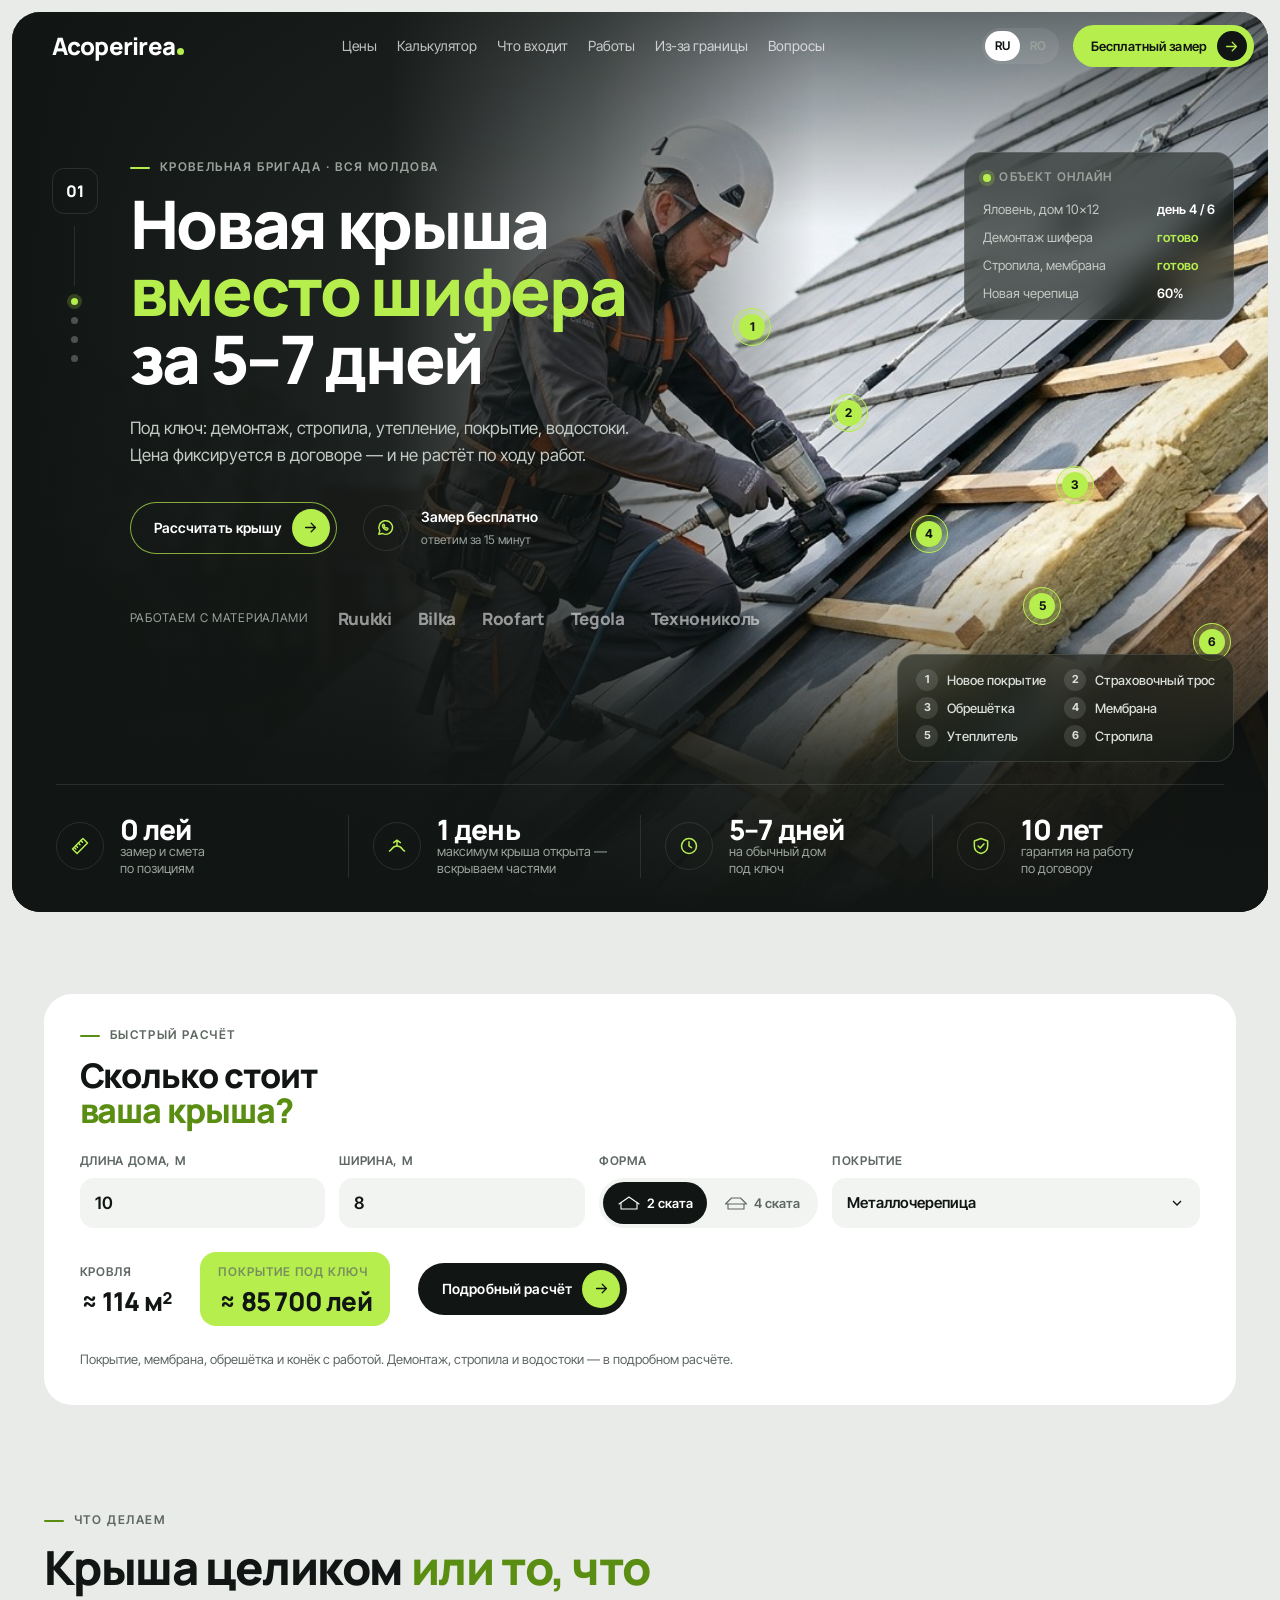
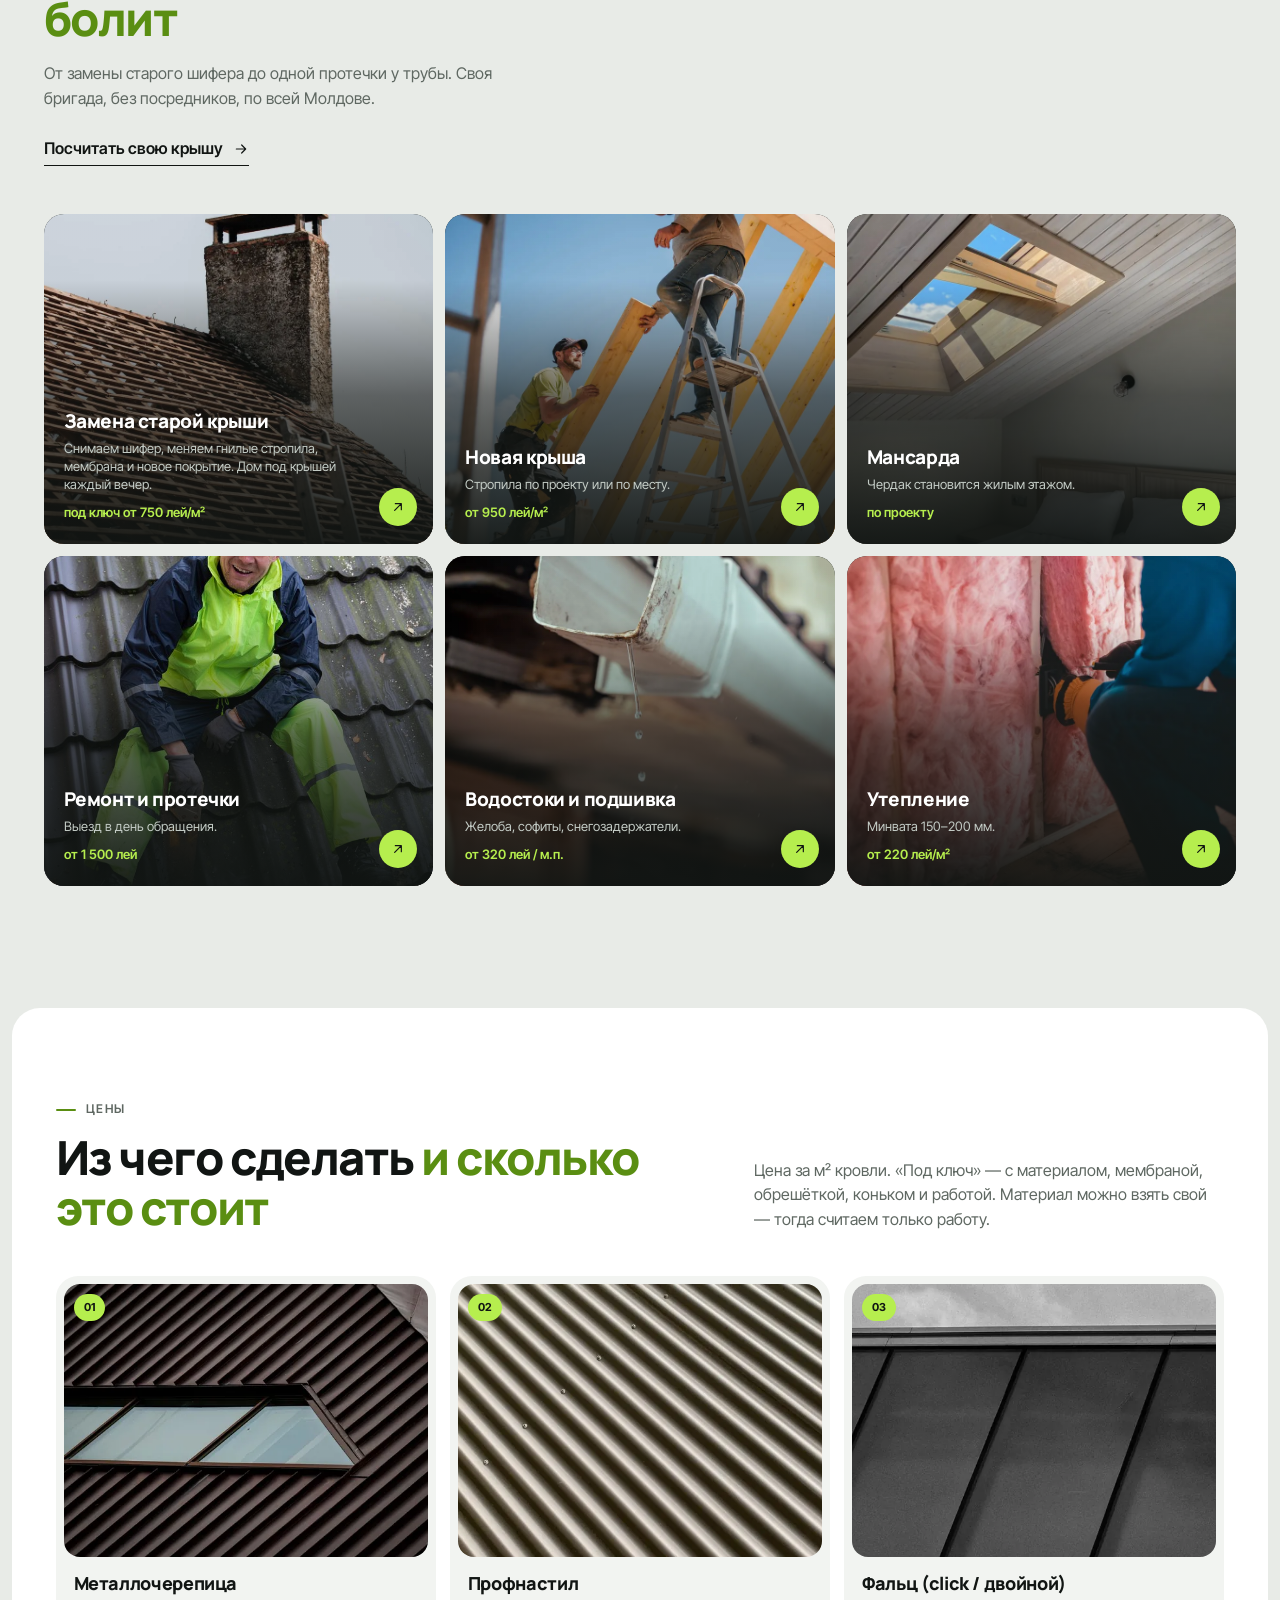
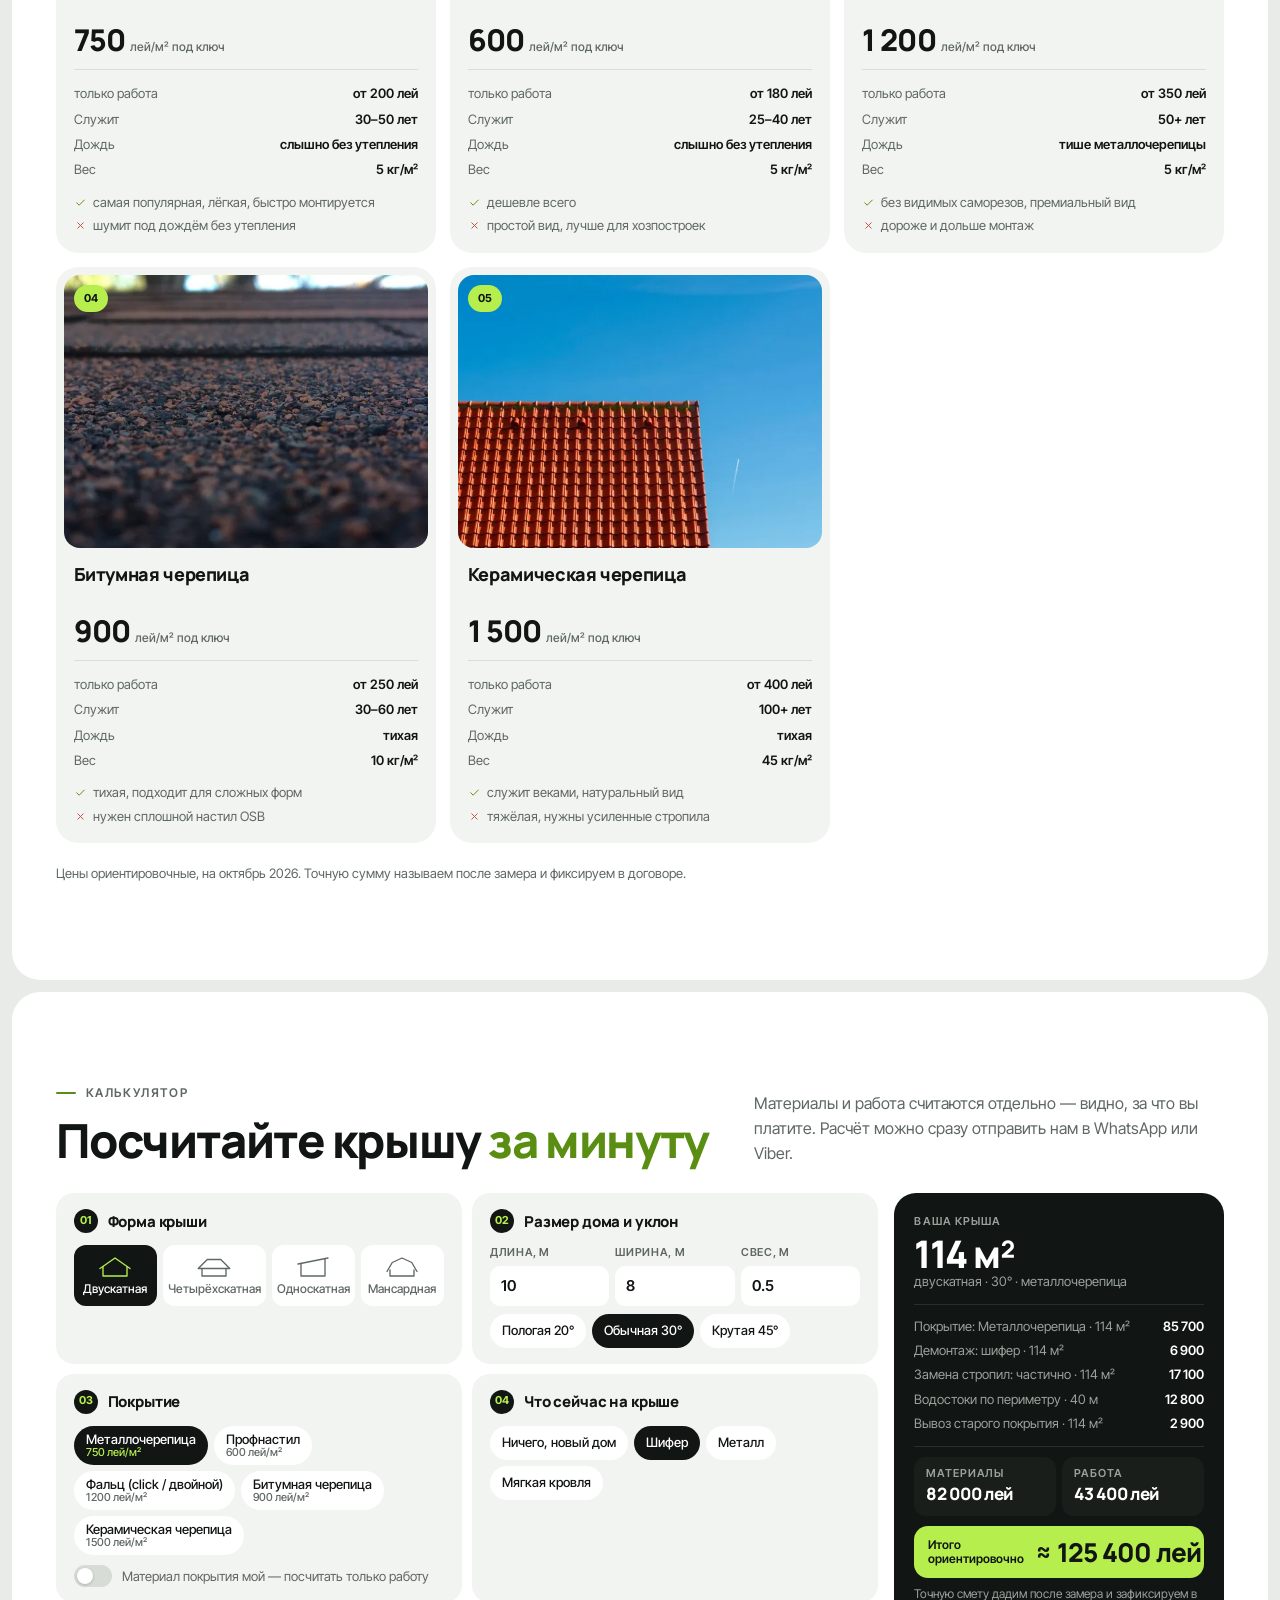
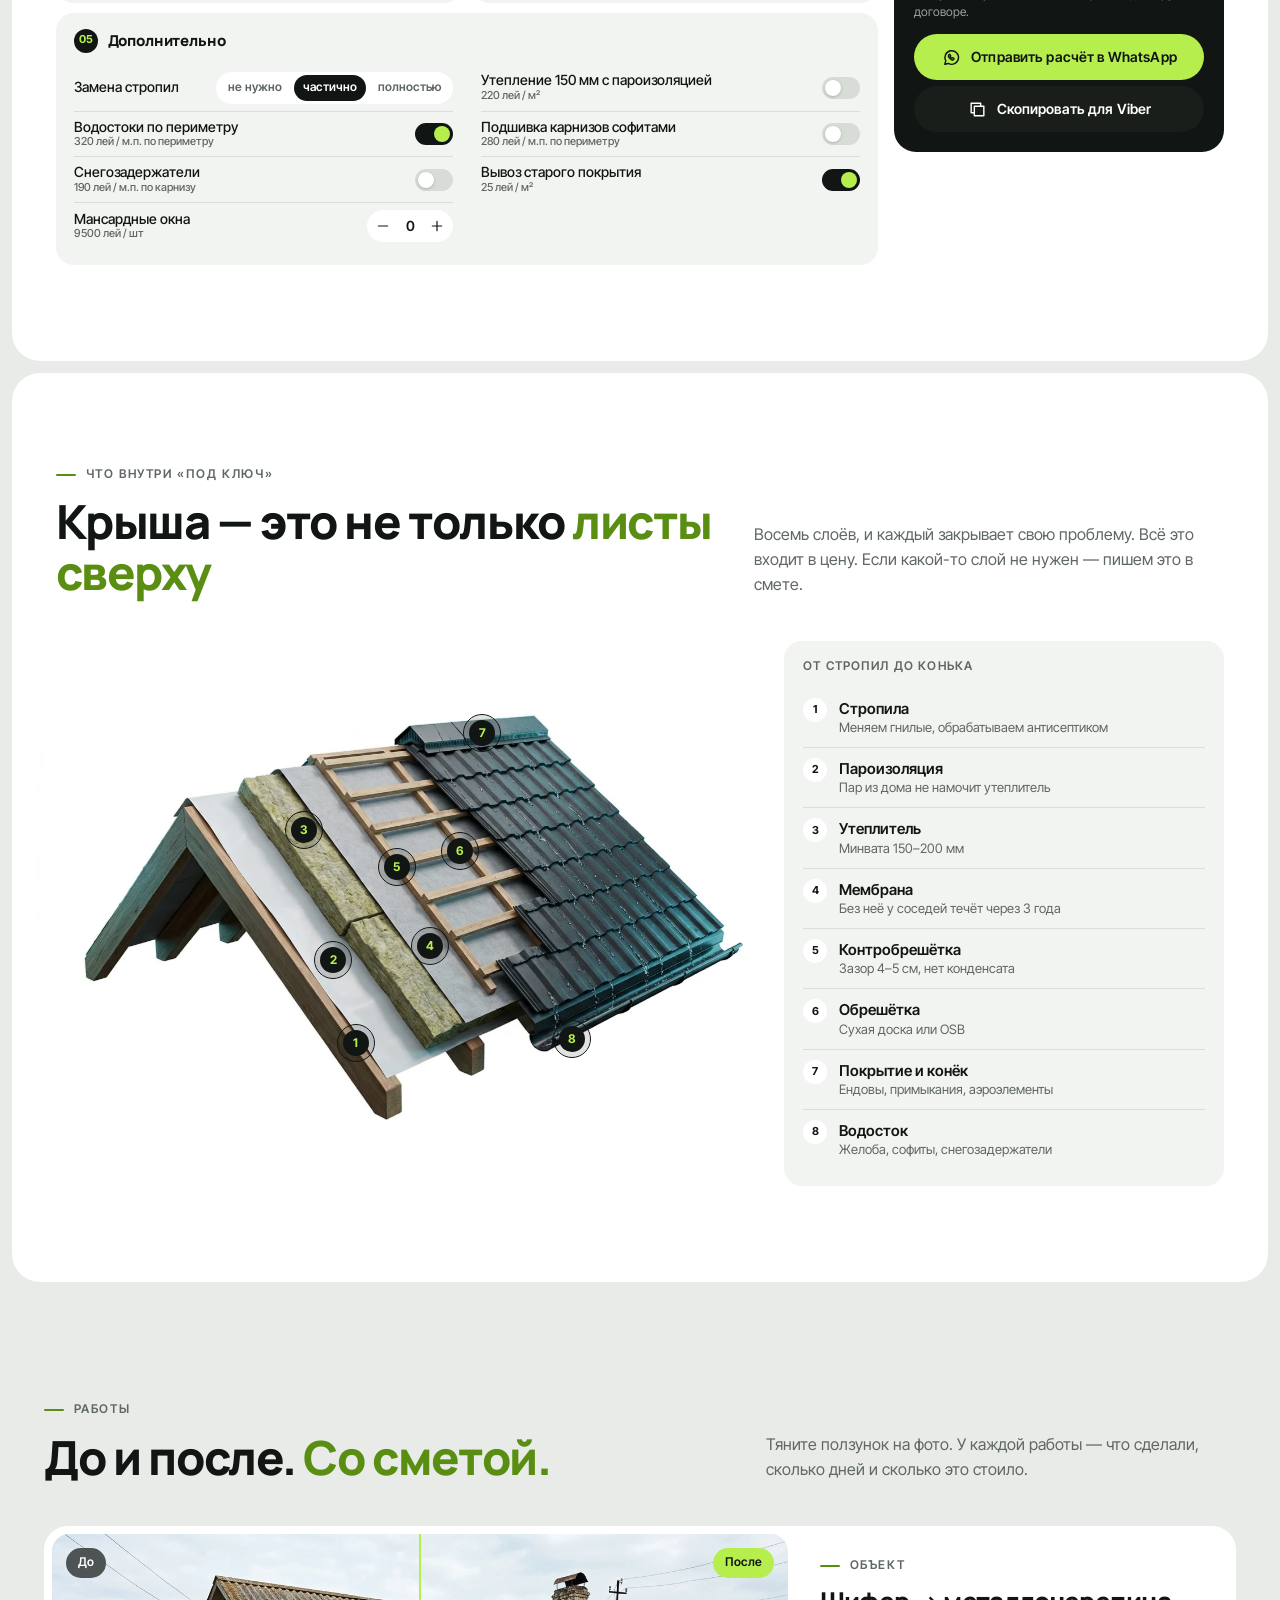
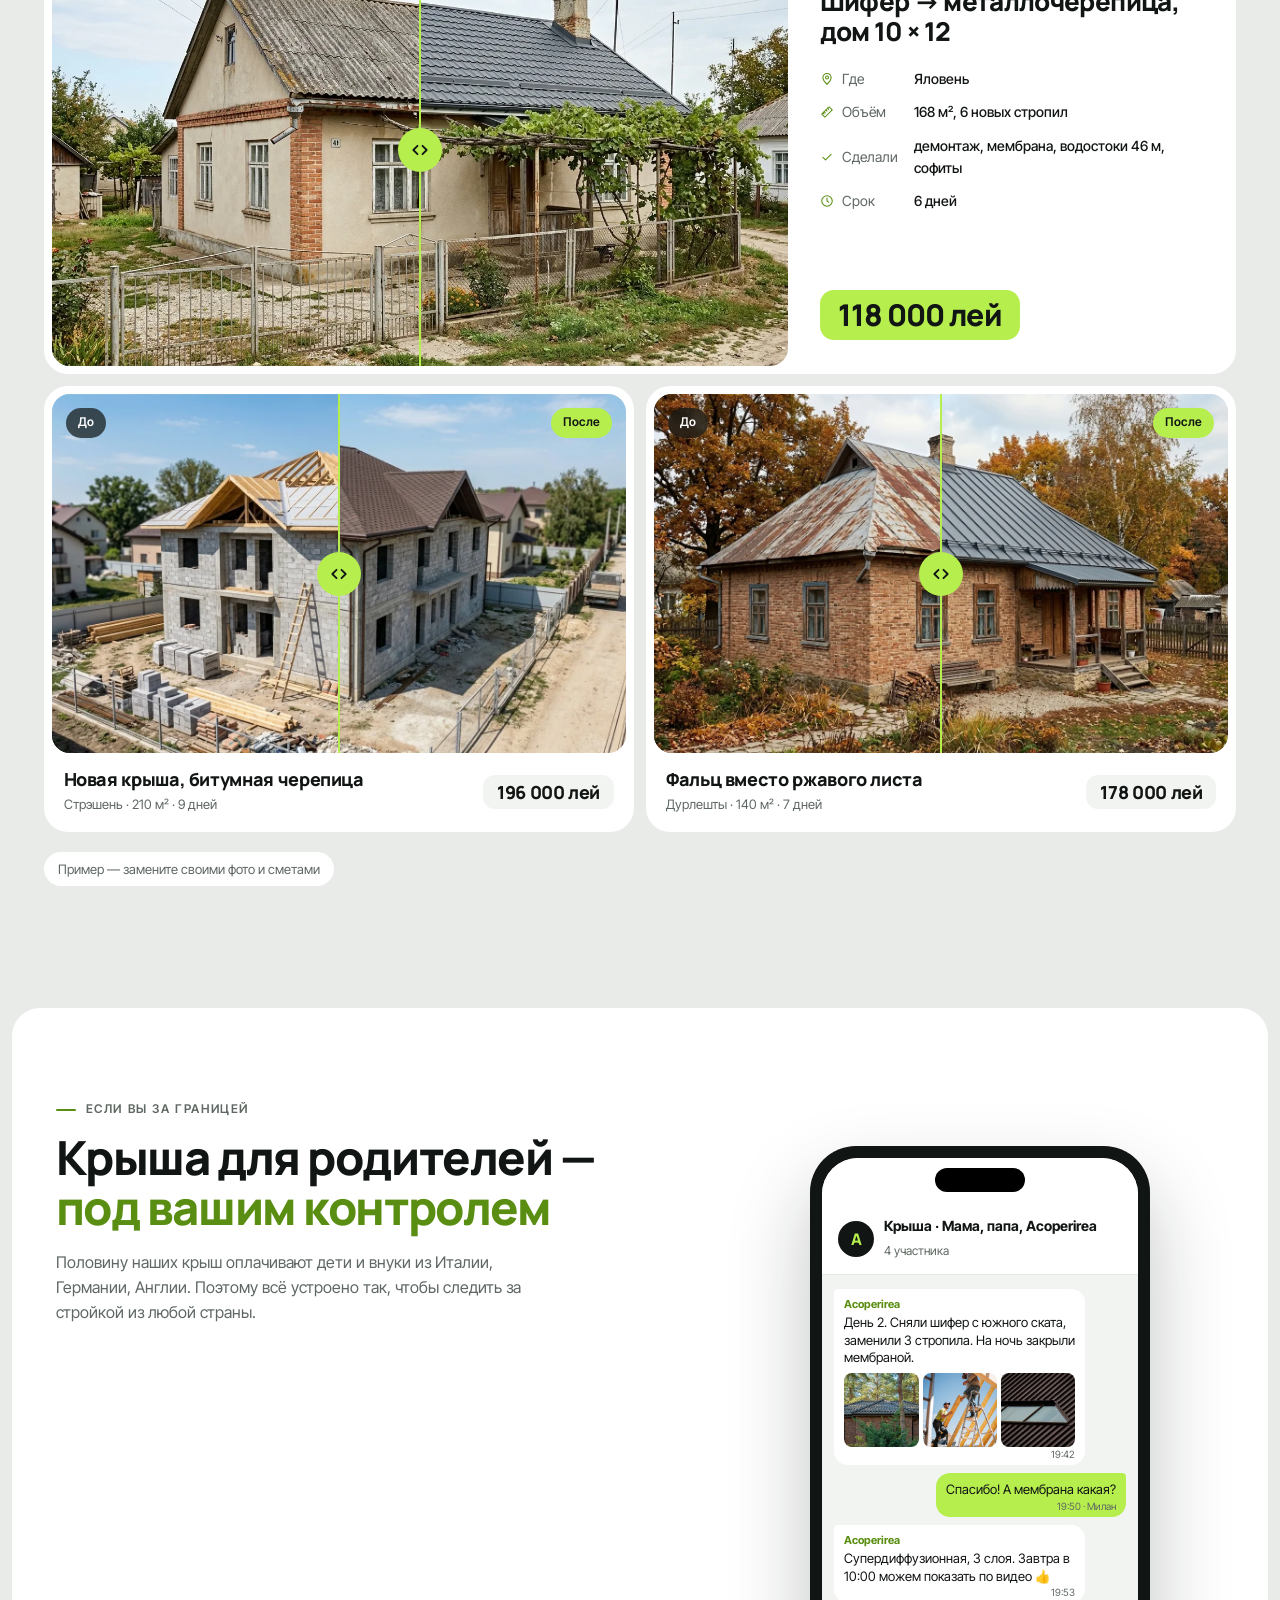
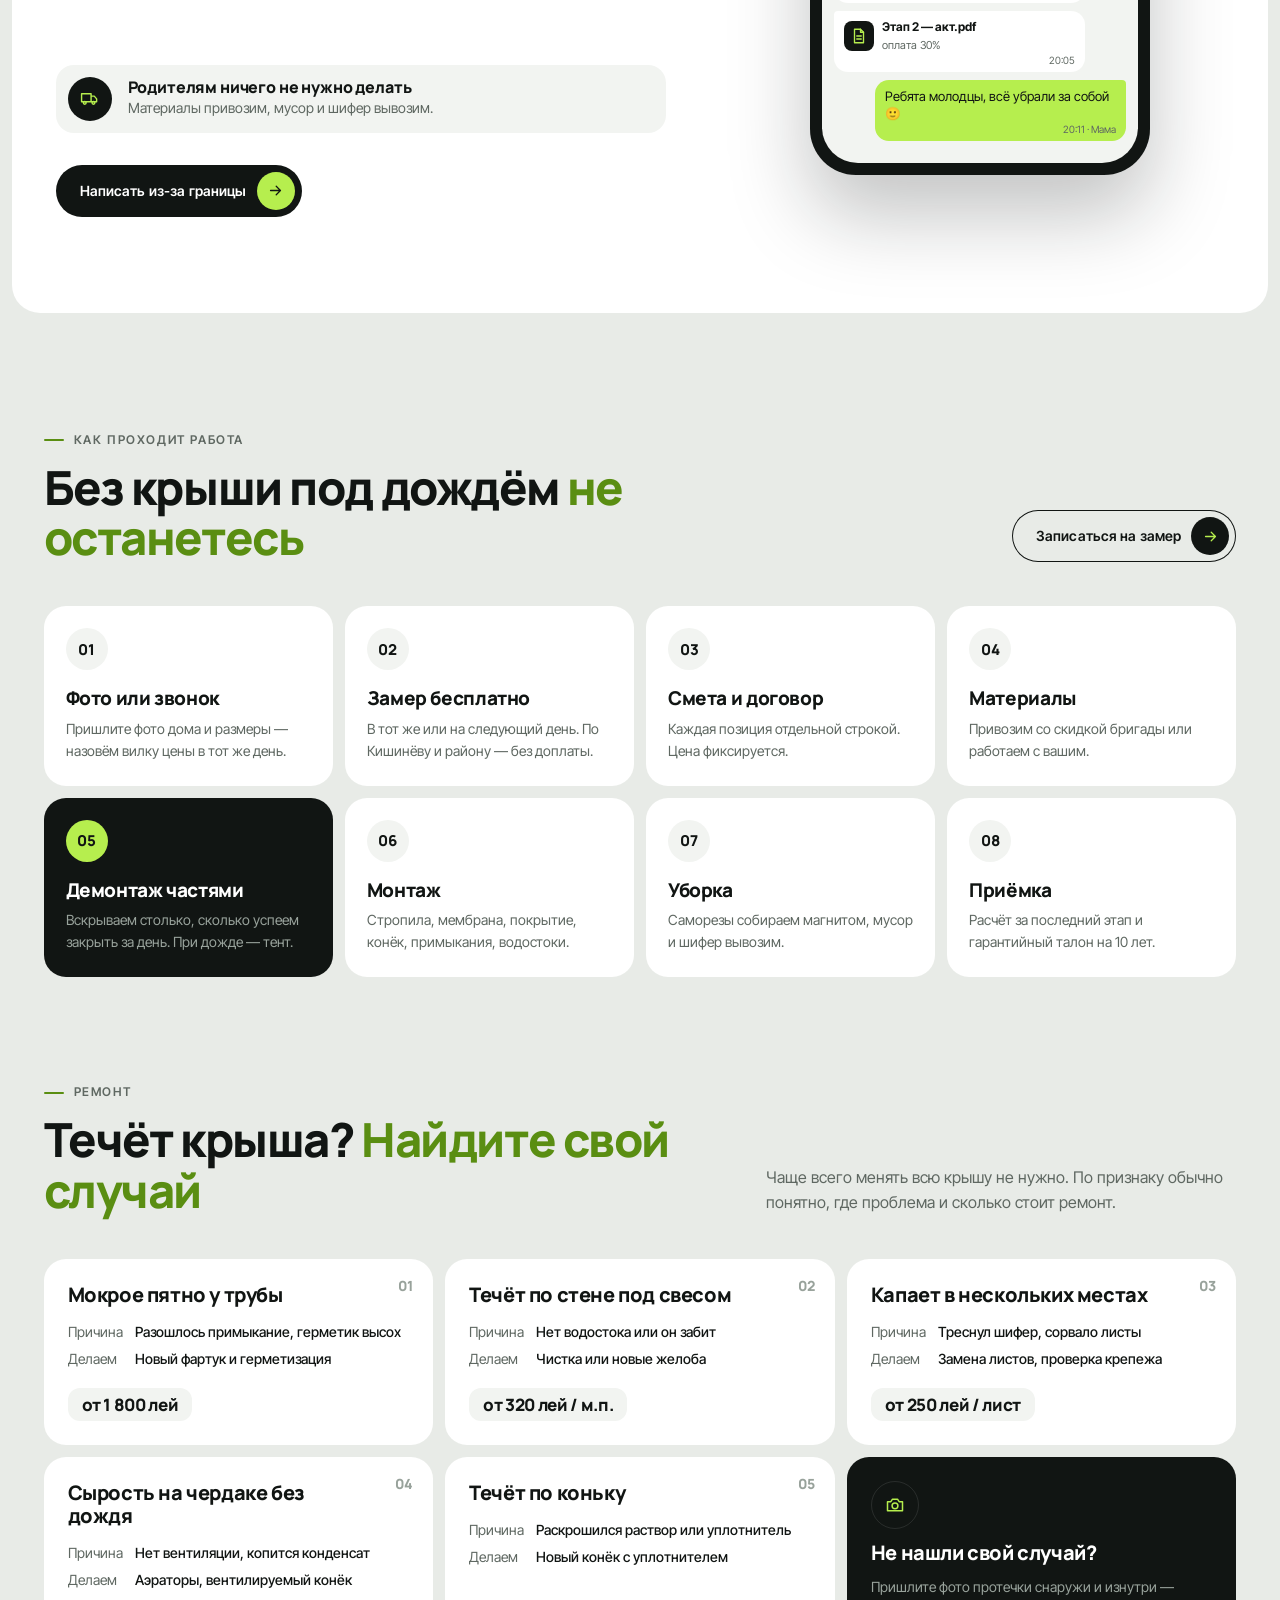
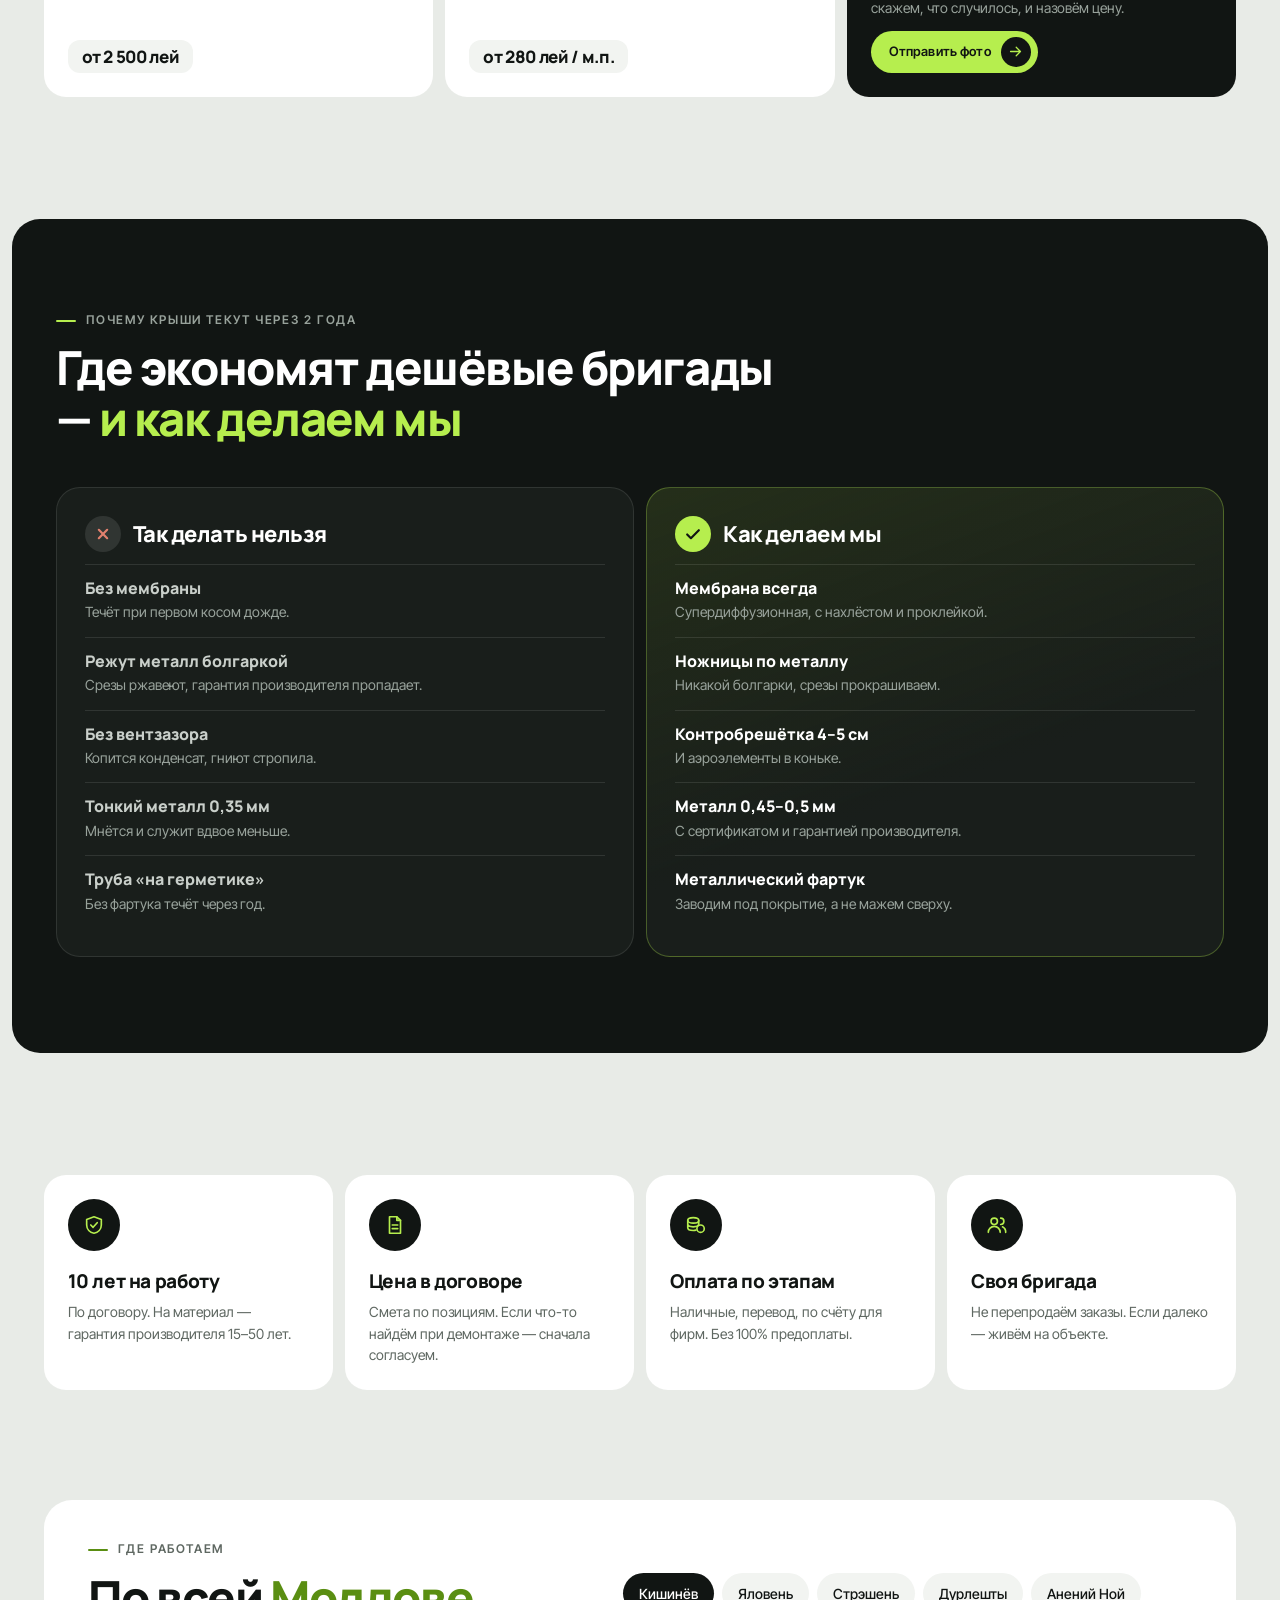
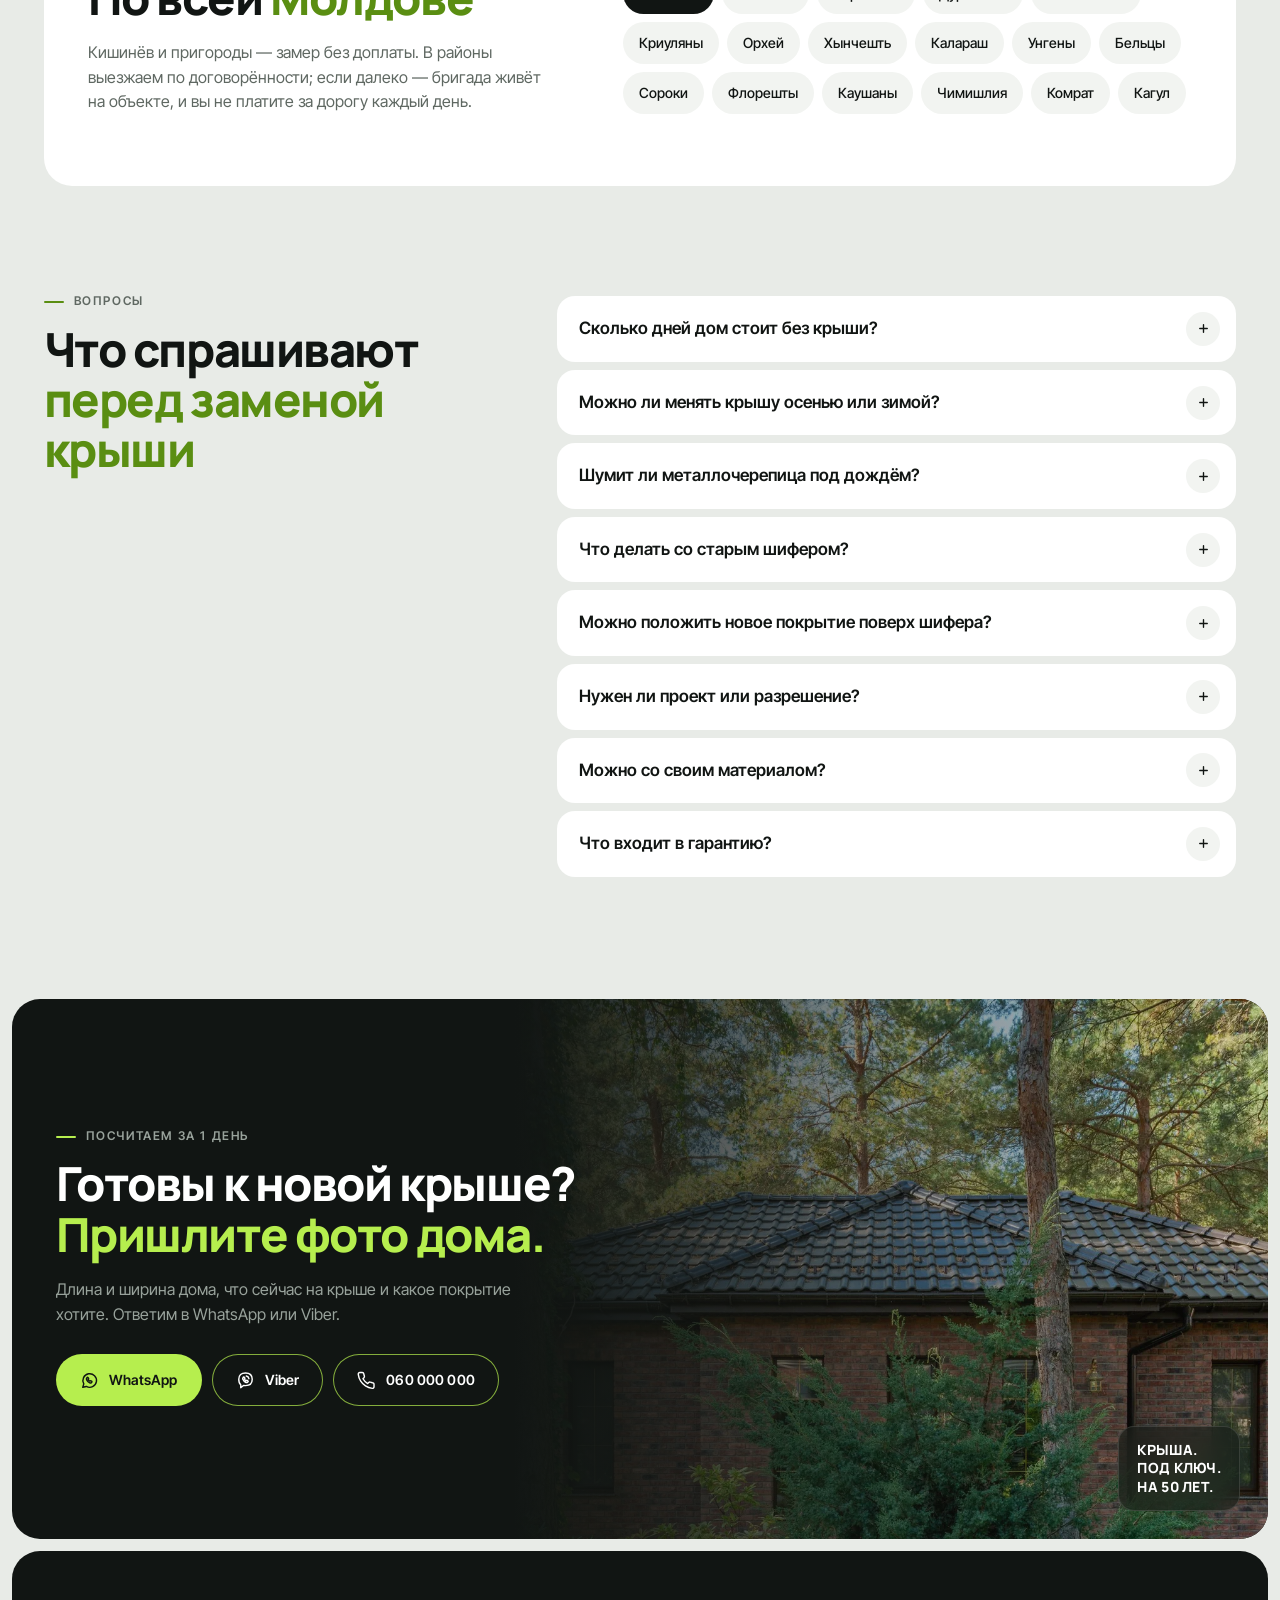
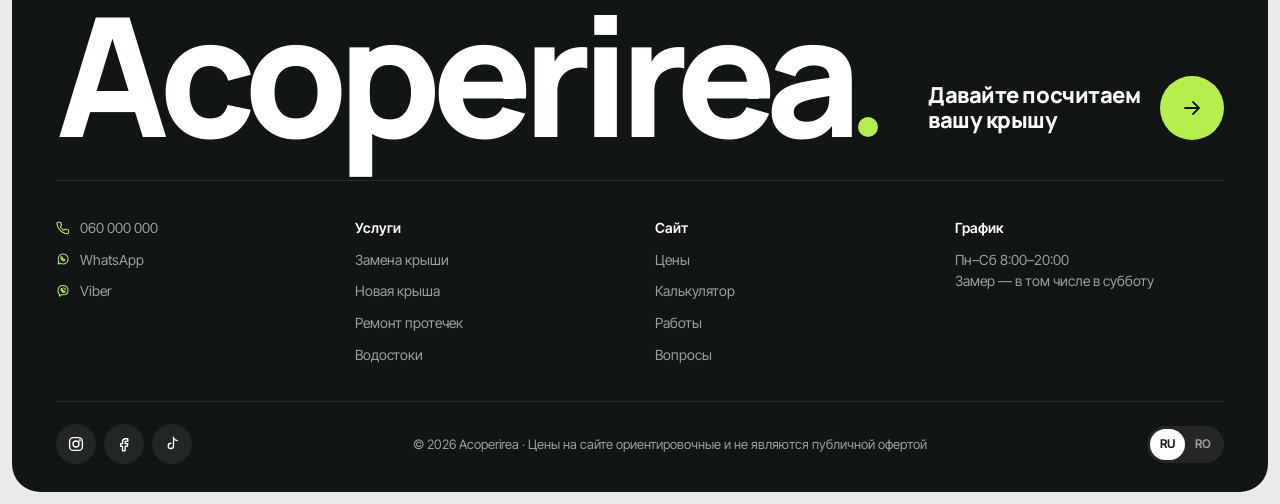
==== commit 21dd852e: "Add files via upload" ====
--- a/index.html
+++ b/index.html
@@ -1,565 +1,565 @@
-<!doctype html>
-<html lang="ru">
-<head>
-<meta charset="utf-8">
-<meta name="viewport" content="width=device-width,initial-scale=1">
-<title>Замена крыши под ключ за 5–7 дней — ACOPER · 060 000 000</title>
-<meta name="description" content="Новая крыша вместо старого шифера: демонтаж, стропила, утепление, металлочерепица, фальц или битумная черепица, водостоки. Цена в договоре, гарантия 10 лет, работаем по всей Молдове. Посчитайте крышу на сайте.">
-<meta property="og:type" content="website">
-<meta property="og:locale" content="ru_RU">
-<meta property="og:title" content="Новая крыша за 5–7 дней — ACOPER">
-<meta property="og:description" content="Посчитайте крышу на сайте: форма, размер дома, покрытие. Цена под ключ в договоре, фотоотчёт каждый день, гарантия 10 лет.">
-<meta property="og:url" content="https://webonix-md.github.io/krovlya/">
-<meta property="og:image" content="https://webonix-md.github.io/krovlya/img/og/og-square-ru.jpg">
-<meta property="og:image:width" content="1200">
-<meta property="og:image:height" content="1200">
-<meta name="theme-color" content="#121614">
-<link rel="icon" href="favicon.svg" type="image/svg+xml">
-<link rel="alternate" hreflang="ru" href="index.html">
-<link rel="alternate" hreflang="ro" href="ro.html">
-<link rel="preload" href="fonts/Manrope-ExtraBold.woff2" as="font" type="font/woff2" crossorigin>
-<link rel="preload" href="fonts/InterTight-Regular.woff2" as="font" type="font/woff2" crossorigin>
-<link rel="preload" href="img/hero-house.jpg" as="image">
-<link rel="stylesheet" href="style.css?v=20">
-<script type="application/ld+json">
-{"@context":"https://schema.org","@type":"RoofingContractor","name":"ACOPER","description":"Кровельные работы под ключ: замена крыши, новые крыши, мансарды, водостоки. Вся Молдова","telephone":"+37360000000","priceRange":"от 600 MDL/м²","areaServed":"Moldova","address":{"@type":"PostalAddress","addressLocality":"Chișinău","addressCountry":"MD"},"openingHours":"Mo-Sa 08:00-20:00"}
-</script>
-</head>
-<body>
-
-<!-- ============ ИКОНКИ ============ -->
-<svg width="0" height="0" style="position:absolute" aria-hidden="true">
-  <symbol id="i-arrow" viewBox="0 0 24 24"><path d="M5 12h14M13 6l6 6-6 6"/></symbol>
-  <symbol id="i-ne" viewBox="0 0 24 24"><path d="M7 17L17 7M8 7h9v9"/></symbol>
-  <symbol id="i-plus" viewBox="0 0 24 24"><path d="M12 5v14M5 12h14"/></symbol>
-  <symbol id="i-minus" viewBox="0 0 24 24"><path d="M5 12h14"/></symbol>
-  <symbol id="i-menu" viewBox="0 0 24 24"><path d="M4 8h16M4 16h16"/></symbol>
-  <symbol id="i-check" viewBox="0 0 24 24"><path d="M5 12.5l4.5 4.5L19 7.5"/></symbol>
-  <symbol id="i-x" viewBox="0 0 24 24"><path d="M7 7l10 10M17 7L7 17"/></symbol>
-  <symbol id="i-play" viewBox="0 0 24 24"><path d="M8 5.5v13l10-6.5z"/></symbol>
-  <symbol id="i-phone" viewBox="0 0 24 24"><path d="M21.5 16.9v3a2 2 0 0 1-2.2 2 19.8 19.8 0 0 1-8.6-3.1 19.5 19.5 0 0 1-6-6A19.8 19.8 0 0 1 1.6 4.2 2 2 0 0 1 3.6 2h3a2 2 0 0 1 2 1.7c.1.9.4 1.8.7 2.7a2 2 0 0 1-.5 2.1L7.5 9.8a16 16 0 0 0 6 6l1.3-1.3a2 2 0 0 1 2.1-.4c.9.3 1.8.6 2.7.7a2 2 0 0 1 1.9 2.1z"/></symbol>
-  <symbol id="i-wa" viewBox="0 0 24 24"><path d="M3.5 20.5l1.3-4.2A8.6 8.6 0 1 1 8 19.5z"/><path d="M9 8.2c.3-.3.7-.3 1 0l.8 1.1c.2.3.2.7-.1 1l-.4.4c.4.9 1.2 1.7 2.1 2.1l.4-.4c.3-.3.7-.3 1-.1l1.1.8c.3.3.3.7 0 1l-.6.6c-.5.5-1.3.6-2 .3a7.4 7.4 0 0 1-4-4c-.3-.7-.2-1.5.3-2z"/></symbol>
-  <symbol id="i-viber" viewBox="0 0 24 24"><path d="M12 2.5c5.2 0 8.5 2.4 8.5 8s-3.3 8-8.5 8c-.9 0-1.7-.1-2.5-.2L6 21v-3.5c-1.8-1.3-2.5-3.6-2.5-7 0-5.6 3.3-8 8.5-8z"/><path d="M9.3 7.7c.3-.3.7-.3 1 0l.8 1.1c.2.3.2.7-.1 1l-.4.4c.4.9 1.2 1.7 2.1 2.1l.4-.4c.3-.3.7-.3 1-.1l1.1.8c.3.3.3.7 0 1l-.6.6c-.5.5-1.3.6-2 .3a7.4 7.4 0 0 1-4-4c-.3-.7-.2-1.5.3-2zM13 6.4a4 4 0 0 1 3.3 3.3"/></symbol>
-  <symbol id="i-ruler" viewBox="0 0 24 24"><path d="M3 15.5L15.5 3 21 8.5 8.5 21z"/><path d="M7 11.5l2 2M10 8.5l2 2M13 5.5l2 2M5.5 14l1.5 1.5"/></symbol>
-  <symbol id="i-clock" viewBox="0 0 24 24"><circle cx="12" cy="12" r="9"/><path d="M12 7v5l3 2"/></symbol>
-  <symbol id="i-shield" viewBox="0 0 24 24"><path d="M12 3l8 3v6c0 4.5-3.4 8-8 9-4.6-1-8-4.5-8-9V6z"/><path d="M8.5 12l2.5 2.5 4.5-5"/></symbol>
-  <symbol id="i-tarp" viewBox="0 0 24 24"><path d="M3 18c3-1 3-6 9-6s6 5 9 6"/><path d="M12 12V5M8 8l4-3 4 3"/></symbol>
-  <symbol id="i-doc" viewBox="0 0 24 24"><path d="M6 3h8l4 4v14H6z"/><path d="M14 3v4h4M9 12h6M9 16h6"/></symbol>
-  <symbol id="i-coins" viewBox="0 0 24 24"><ellipse cx="9" cy="7" rx="6" ry="3"/><path d="M3 7v4c0 1.7 2.7 3 6 3s6-1.3 6-3V7M3 11v4c0 1.7 2.7 3 6 3 1 0 2-.1 2.8-.4"/><circle cx="17" cy="16" r="4"/></symbol>
-  <symbol id="i-team" viewBox="0 0 24 24"><circle cx="9" cy="8" r="3.5"/><path d="M2.5 20a6.5 6.5 0 0 1 13 0M16 4.5a3.5 3.5 0 0 1 0 7M18 14a6.5 6.5 0 0 1 3.5 6"/></symbol>
-  <symbol id="i-camera" viewBox="0 0 24 24"><path d="M3 8h4l2-3h6l2 3h4v11H3z"/><circle cx="12" cy="13" r="3.5"/></symbol>
-  <symbol id="i-video" viewBox="0 0 24 24"><path d="M3 7h12v10H3zM15 10.5l6-3.5v10l-6-3.5"/></symbol>
-  <symbol id="i-truck" viewBox="0 0 24 24"><path d="M2 6h12v10H2zM14 9h4l3 3.5V16h-7"/><circle cx="6" cy="17.5" r="1.8"/><circle cx="17" cy="17.5" r="1.8"/></symbol>
-  <symbol id="i-copy" viewBox="0 0 24 24"><path d="M8 8h12v12H8z"/><path d="M16 8V4H4v12h4"/></symbol>
-  <symbol id="i-pin" viewBox="0 0 24 24"><path d="M12 21s7-6.2 7-11.5a7 7 0 0 0-14 0C5 14.8 12 21 12 21z"/><circle cx="12" cy="9.5" r="2.5"/></symbol>
-  <symbol id="i-insta" viewBox="0 0 24 24"><rect x="3.5" y="3.5" width="17" height="17" rx="5"/><circle cx="12" cy="12" r="4"/><circle cx="17" cy="7" r=".6"/></symbol>
-  <symbol id="i-fb" viewBox="0 0 24 24"><path d="M14 8.5h3V5h-3a4 4 0 0 0-4 4v2.5H7.5V15H10v6h3.5v-6h3l.5-3.5h-3.5V9a.5.5 0 0 1 .5-.5z"/></symbol>
-  <symbol id="i-tiktok" viewBox="0 0 24 24"><path d="M14 3v11.5a3.5 3.5 0 1 1-3.5-3.5M14 3c.5 2.7 2.3 4.3 5 4.5"/></symbol>
-  <symbol id="r-gable" viewBox="0 0 48 32"><path d="M4 18L24 4l20 14"/><path d="M8 15.5V28h32V15.5"/></symbol>
-  <symbol id="r-hip" viewBox="0 0 48 32"><path d="M3 18L15 6h18l12 12z"/><path d="M8 18v10h32V18"/></symbol>
-  <symbol id="r-mono" viewBox="0 0 48 32"><path d="M4 12L44 4"/><path d="M8 11.2V28h32V5.8"/></symbol>
-  <symbol id="r-mansard" viewBox="0 0 48 32"><path d="M4 22l7-12 13-6 13 6 7 12"/><path d="M8 20v8h32v-8"/></symbol>
-</svg>
-
-<!-- ============ ШАПКА ============ -->
-<header class="hdr" id="top">
-  <div class="hdr__in">
-    <a class="logo" href="#top" aria-label="ACOPER — на главную">ACOPER<i></i></a>
-    <nav class="nav" id="nav" aria-label="Меню">
-      <a href="#prices">Цены</a>
-      <a href="#calc">Калькулятор</a>
-      <a href="#pie">Что входит</a>
-      <a href="#works">Работы</a>
-      <a href="#abroad">Из-за границы</a>
-      <a href="#faq">Вопросы</a>
-    </nav>
-    <div class="hdr__act">
-      <div class="lang"><a class="is-on" href="index.html" hreflang="ru">RU</a><a href="ro.html" hreflang="ro">RO</a></div>
-      <a class="hdr__tel" href="tel:+37360000000"><svg><use href="#i-phone"/></svg>060 000 000</a>
-      <a class="btn btn--lime btn--sm hdr__cta" data-wa="hero" href="https://wa.me/37360000000" target="_blank" rel="noopener">Бесплатный замер<span class="btn__ic"><svg><use href="#i-arrow"/></svg></span></a>
-      <button class="burger" id="burger" aria-label="Меню" aria-expanded="false"><svg><use href="#i-menu"/></svg></button>
-    </div>
-  </div>
-</header>
-
-<main>
-
-<!-- ============ 1. ПЕРВЫЙ ЭКРАН ============ -->
-<section class="hero panel panel--dark" id="hero">
-  <figure class="hero__img">
-    <img src="img/hero-house.jpg" width="1376" height="768" alt="Кровельщик со страховкой укладывает новое покрытие, видны обрешётка, утеплитель и стропила">
-  </figure>
-  <svg class="hero__lines" aria-hidden="true"></svg>
-
-  <div class="hero__rail" aria-hidden="true"><b>01</b><span></span><i class="is-on"></i><i></i><i></i><i></i></div>
-
-  <div class="hero__body">
-    <p class="kick">Кровельная бригада · вся Молдова</p>
-    <h1 class="hero__title">Новая крыша <em>вместо шифера</em> за 5–7 дней</h1>
-    <p class="hero__sub">Под ключ: демонтаж, стропила, утепление, покрытие, водостоки. Цена фиксируется в договоре — и не растёт по ходу работ.</p>
-    <div class="hero__btns">
-      <a class="btn btn--outline" href="#calc">Рассчитать крышу<span class="btn__ic"><svg><use href="#i-arrow"/></svg></span></a>
-      <a class="play" data-wa="hero" href="https://wa.me/37360000000" target="_blank" rel="noopener"><span><svg><use href="#i-wa"/></svg></span>Замер бесплатно<small>ответим за 15 минут</small></a>
-    </div>
-    <div class="hero__brands"><span>Работаем с материалами</span><b>Ruukki</b><b>Bilka</b><b>Roofart</b><b>Tegola</b><b>Технониколь</b></div>
-  </div>
-
-  <!-- стеклянные карточки на фото -->
-  <div class="glass glass--status" aria-hidden="true">
-    <p class="glass__hd"><i></i>Объект онлайн</p>
-    <dl>
-      <dt>Яловень, дом 10×12</dt><dd>день 4 / 6</dd>
-      <dt>Демонтаж шифера</dt><dd class="ok">готово</dd>
-      <dt>Стропила, мембрана</dt><dd class="ok">готово</dd>
-      <dt>Новая черепица</dt><dd>60%</dd>
-    </dl>
-  </div>
-  <ol class="glass glass--list">
-    <li class="callout" data-x="68" data-y="35"><b>1</b><strong>Новое покрытие</strong></li>
-    <li class="callout" data-x="74" data-y="44.5"><b>2</b><strong>Страховочный трос</strong></li>
-    <li class="callout" data-x="88" data-y="52.5"><b>3</b><strong>Обрешётка</strong></li>
-    <li class="callout" data-x="79" data-y="58"><b>4</b><strong>Мембрана</strong></li>
-    <li class="callout" data-x="86" data-y="66"><b>5</b><strong>Утеплитель</strong></li>
-    <li class="callout" data-x="96.5" data-y="70"><b>6</b><strong>Стропила</strong></li>
-  </ol>
-
-  <div class="stats">
-    <div class="stat"><span class="stat__ic"><svg><use href="#i-ruler"/></svg></span><b>0 лей</b><small>замер и смета<br>по позициям</small></div>
-    <div class="stat"><span class="stat__ic"><svg><use href="#i-tarp"/></svg></span><b>1 день</b><small>максимум крыша открыта —<br>вскрываем частями</small></div>
-    <div class="stat"><span class="stat__ic"><svg><use href="#i-clock"/></svg></span><b>5–7 дней</b><small>на обычный дом<br>под ключ</small></div>
-    <div class="stat"><span class="stat__ic"><svg><use href="#i-shield"/></svg></span><b>10 лет</b><small>гарантия на работу<br>по договору</small></div>
-  </div>
-</section>
-
-<!-- ============ МИНИ-РАСЧЁТ ============ -->
-<section class="quick" aria-label="Быстрый расчёт">
-  <div class="wrap">
-    <div class="quick__card" id="qcalc">
-      <div class="quick__t">
-        <p class="kick kick--dark">Быстрый расчёт</p>
-        <h2>Сколько стоит <em>ваша крыша?</em></h2>
-      </div>
-      <div class="quick__f">
-        <label class="fld"><span>Длина дома, м</span><input type="number" id="qL" value="10" min="4" max="40" step="0.5" inputmode="decimal"></label>
-        <label class="fld"><span>Ширина, м</span><input type="number" id="qW" value="8" min="4" max="30" step="0.5" inputmode="decimal"></label>
-        <div class="fld"><span>Форма</span>
-          <div class="seg" role="radiogroup" aria-label="Форма крыши">
-            <button type="button" class="is-on" data-qshape="gable" aria-pressed="true"><svg><use href="#r-gable"/></svg>2 ската</button>
-            <button type="button" data-qshape="hip" aria-pressed="false"><svg><use href="#r-hip"/></svg>4 ската</button>
-          </div>
-        </div>
-        <label class="fld fld--sel"><span>Покрытие</span><select id="qCov"></select></label>
-      </div>
-      <div class="quick__res">
-        <div><span>Кровля</span><b id="qArea">≈ 114 м²</b></div>
-        <div class="quick__sum"><span>Покрытие под ключ</span><b id="qSum">≈ 85 700 лей</b></div>
-        <a class="btn btn--dark" href="#calc">Подробный расчёт<span class="btn__ic"><svg><use href="#i-arrow"/></svg></span></a>
-      </div>
-      <p class="quick__note">Покрытие, мембрана, обрешётка и конёк с работой. Демонтаж, стропила и водостоки — в подробном расчёте.</p>
-    </div>
-  </div>
-</section>
-
-<!-- ============ 3. ЧТО ДЕЛАЕМ ============ -->
-<section class="sec" id="services">
-  <div class="wrap svc">
-    <div class="svc__intro">
-      <p class="kick kick--dark">Что делаем</p>
-      <h2 class="h2">Крыша целиком <em>или то, что болит</em></h2>
-      <p class="lead">От замены старого шифера до одной протечки у трубы. Своя бригада, без посредников, по всей Молдове.</p>
-      <a class="link" href="#calc">Посчитать свою крышу<svg><use href="#i-arrow"/></svg></a>
-    </div>
-    <div class="svc__grid">
-      <article class="card card--big"><img src="img/svc-repair.webp" alt="Старая черепичная крыша с трубой во время ремонта" loading="lazy" width="900" height="700"><div class="card__b"><h3>Замена старой крыши</h3><p>Снимаем шифер, меняем гнилые стропила, мембрана и новое покрытие. Дом под крышей каждый вечер.</p><span class="card__price">под ключ от 750 лей/м²</span></div><span class="card__go"><svg><use href="#i-ne"/></svg></span></article>
-      <article class="card"><img src="img/svc-new.webp" alt="Монтаж стропильной системы на новом доме" loading="lazy" width="900" height="1100"><div class="card__b"><h3>Новая крыша</h3><p>Стропила по проекту или по месту.</p><span class="card__price">от 950 лей/м²</span></div><span class="card__go"><svg><use href="#i-ne"/></svg></span></article>
-      <article class="card"><img src="img/svc-mansard.webp" alt="Мансарда с мансардным окном" loading="lazy" width="900" height="700"><div class="card__b"><h3>Мансарда</h3><p>Чердак становится жилым этажом.</p><span class="card__price">по проекту</span></div><span class="card__go"><svg><use href="#i-ne"/></svg></span></article>
-      <article class="card"><img src="img/svc-replace.jpg" alt="Старая черепичная крыша с трубой во время ремонта" loading="lazy" width="900" height="700"><div class="card__b"><h3>Ремонт и протечки</h3><p>Выезд в день обращения.</p><span class="card__price">от 1 500 лей</span></div><span class="card__go"><svg><use href="#i-ne"/></svg></span></article>
-      <article class="card"><img src="img/svc-gutters.webp" alt="Водосточный желоб под краем крыши" loading="lazy" width="900" height="1100"><div class="card__b"><h3>Водостоки и подшивка</h3><p>Желоба, софиты, снегозадержатели.</p><span class="card__price">от 320 лей / м.п.</span></div><span class="card__go"><svg><use href="#i-ne"/></svg></span></article>
-      <article class="card"><img src="img/svc-insulation.webp" alt="Монтаж утеплителя между балками" loading="lazy" width="900" height="700"><div class="card__b"><h3>Утепление</h3><p>Минвата 150–200 мм.</p><span class="card__price">от 220 лей/м²</span></div><span class="card__go"><svg><use href="#i-ne"/></svg></span></article>
-    </div>
-  </div>
-</section>
-
-<!-- ============ 4. ПОКРЫТИЯ ============ -->
-<section class="panel panel--light sec sec--prices" id="prices">
-  <div class="wrap wrap--full">
-    <div class="head">
-      <div><p class="kick kick--dark">Цены</p><h2 class="h2">Из чего сделать <em>и сколько это стоит</em></h2></div>
-      <p class="lead">Цена за м² кровли. «Под ключ» — с материалом, мембраной, обрешёткой, коньком и работой. Материал можно взять свой — тогда считаем только работу.</p>
-    </div>
-    <div class="cmp" id="cmp"></div>
-    <p class="note">Цены ориентировочные, на октябрь 2026. Точную сумму называем после замера и фиксируем в договоре.</p>
-  </div>
-</section>
-
-<!-- ============ 5. КАЛЬКУЛЯТОР ============ -->
-<section class="panel panel--light sec sec--calc" id="calc">
-  <div class="wrap">
-    <div class="head">
-      <div><p class="kick kick--dark">Калькулятор</p><h2 class="h2">Посчитайте крышу <em>за минуту</em></h2></div>
-      <p class="lead">Материалы и работа считаются отдельно — видно, за что вы платите. Расчёт можно сразу отправить нам в WhatsApp или Viber.</p>
-    </div>
-    <div class="calc">
-      <div class="calc__form">
-        <div class="cstep">
-          <p class="cstep__t"><b>01</b>Форма крыши</p>
-          <div class="shapes" role="radiogroup" aria-label="Форма крыши">
-            <button type="button" class="shape is-on" data-shape="gable" aria-pressed="true"><svg><use href="#r-gable"/></svg><span>Двускатная</span></button>
-            <button type="button" class="shape" data-shape="hip" aria-pressed="false"><svg><use href="#r-hip"/></svg><span>Четырёхскатная</span></button>
-            <button type="button" class="shape" data-shape="mono" aria-pressed="false"><svg><use href="#r-mono"/></svg><span>Односкатная</span></button>
-            <button type="button" class="shape" data-shape="mansard" aria-pressed="false"><svg><use href="#r-mansard"/></svg><span>Мансардная</span></button>
-          </div>
-        </div>
-        <div class="cstep">
-          <p class="cstep__t"><b>02</b>Размер дома и уклон</p>
-          <div class="cgrid">
-            <label class="fld"><span>Длина, м</span><input type="number" id="cL" value="10" min="4" max="40" step="0.5" inputmode="decimal"></label>
-            <label class="fld"><span>Ширина, м</span><input type="number" id="cW" value="8" min="4" max="30" step="0.5" inputmode="decimal"></label>
-            <label class="fld"><span>Свес, м</span><input type="number" id="cO" value="0.5" min="0" max="1.2" step="0.1" inputmode="decimal"></label>
-          </div>
-          <div class="chips" id="slopes" role="radiogroup" aria-label="Уклон крыши"></div>
-        </div>
-        <div class="cstep">
-          <p class="cstep__t"><b>03</b>Покрытие</p>
-          <div class="chips" id="covs" role="radiogroup" aria-label="Покрытие"></div>
-          <label class="tgl"><input type="checkbox" id="ownMat"><span></span>Материал покрытия мой — посчитать только работу</label>
-        </div>
-        <div class="cstep">
-          <p class="cstep__t"><b>04</b>Что сейчас на крыше</p>
-          <div class="chips" id="olds" role="radiogroup" aria-label="Что сейчас на крыше"></div>
-        </div>
-        <div class="cstep cstep--wide">
-          <p class="cstep__t"><b>05</b>Дополнительно</p>
-          <div class="opts" id="opts"></div>
-        </div>
-      </div>
-      <aside class="calc__res" aria-live="polite">
-        <div class="bill">
-          <div class="bill__top">
-            <span class="bill__cap">Ваша крыша</span>
-            <b class="bill__area" id="rArea">114 м²</b>
-            <span class="bill__meta" id="rMeta">двускатная · 30° · металлочерепица</span>
-          </div>
-          <ul class="bill__lines" id="rLines"></ul>
-          <div class="bill__split">
-            <div><span>Материалы</span><b id="rMat">—</b></div>
-            <div><span>Работа</span><b id="rWork">—</b></div>
-          </div>
-          <div class="bill__sum"><span>Итого ориентировочно</span><b id="rSum">—</b></div>
-          <p class="bill__note" id="rNote">Точную смету дадим после замера и зафиксируем в договоре.</p>
-          <a class="btn btn--lime btn--full" id="sendWa" href="https://wa.me/37360000000" target="_blank" rel="noopener"><svg><use href="#i-wa"/></svg>Отправить расчёт в WhatsApp</a>
-          <button type="button" class="btn btn--ghost btn--full" id="copyCalc"><svg><use href="#i-copy"/></svg><span>Скопировать для Viber</span></button>
-        </div>
-      </aside>
-    </div>
-  </div>
-</section>
-
-<!-- ============ 6. КРОВЕЛЬНЫЙ ПИРОГ ============ -->
-<section class="panel panel--light panel--pie sec" id="pie">
-  <div class="wrap">
-    <div class="head">
-      <div><p class="kick kick--dark">Что внутри «под ключ»</p><h2 class="h2">Крыша — это не только <em>листы сверху</em></h2></div>
-      <p class="lead">Восемь слоёв, и каждый закрывает свою проблему. Всё это входит в цену. Если какой-то слой не нужен — пишем это в смете.</p>
-    </div>
-    <div class="pie" id="pieStage">
-      <svg class="pie__lines" aria-hidden="true"></svg>
-      <figure class="pie__img"><img src="img/pie-cutaway.webp" width="1312" height="816" alt="Скатная крыша в разрезе: стропила, пароизоляция, утеплитель, мембрана, обрешётка, металлочерепица" loading="lazy"></figure>
-      <div class="glass glass--layers">
-        <p class="glass__hd">От стропил до конька</p>
-        <ol class="layers">
-          <li class="layer" data-x="43" data-y="78"><b>1</b><div><strong>Стропила</strong><p>Меняем гнилые, обрабатываем антисептиком</p></div></li>
-          <li class="layer" data-x="40" data-y="60"><b>2</b><div><strong>Пароизоляция</strong><p>Пар из дома не намочит утеплитель</p></div></li>
-          <li class="layer" data-x="36" data-y="32"><b>3</b><div><strong>Утеплитель</strong><p>Минвата 150–200 мм</p></div></li>
-          <li class="layer" data-x="53" data-y="57"><b>4</b><div><strong>Мембрана</strong><p>Без неё у соседей течёт через 3 года</p></div></li>
-          <li class="layer" data-x="48.5" data-y="40"><b>5</b><div><strong>Контробрешётка</strong><p>Зазор 4–5 см, нет конденсата</p></div></li>
-          <li class="layer" data-x="57" data-y="36.5"><b>6</b><div><strong>Обрешётка</strong><p>Сухая доска или OSB</p></div></li>
-          <li class="layer" data-x="60" data-y="11"><b>7</b><div><strong>Покрытие и конёк</strong><p>Ендовы, примыкания, аэроэлементы</p></div></li>
-          <li class="layer" data-x="72" data-y="77"><b>8</b><div><strong>Водосток</strong><p>Желоба, софиты, снегозадержатели</p></div></li>
-        </ol>
-      </div>
-    </div>
-  </div>
-</section>
-
-<!-- ============ 7. РАБОТЫ ============ -->
-<section class="sec" id="works">
-  <div class="wrap">
-    <div class="head">
-      <div><p class="kick kick--dark">Работы</p><h2 class="h2">До и после. <em>Со сметой.</em></h2></div>
-      <p class="lead">Тяните ползунок на фото. У каждой работы — что сделали, сколько дней и сколько это стоило.</p>
-    </div>
-    <div class="works">
-      <article class="work work--big">
-        <div class="ba" style="--p:50%">
-          <img src="img/work-1-after.webp" alt="Дом после замены шифера на металлочерепицу и новых водостоков" loading="lazy" width="1376" height="768">
-          <img class="ba__before" src="img/work-1-before.webp" alt="Тот же дом со старой шиферной крышей" loading="lazy" width="1376" height="768">
-          <span class="ba__tag ba__tag--l">До</span><span class="ba__tag ba__tag--r">После</span>
-          <input class="ba__range" type="range" min="0" max="100" value="50" aria-label="Сравнить до и после">
-          <span class="ba__handle" aria-hidden="true"></span>
-        </div>
-        <div class="work__spec">
-          <p class="kick kick--dark">Объект</p>
-          <h3>Шифер → металлочерепица, дом 10 × 12</h3>
-          <dl>
-            <dt><svg><use href="#i-pin"/></svg>Где</dt><dd>Яловень</dd>
-            <dt><svg><use href="#i-ruler"/></svg>Объём</dt><dd>168 м², 6 новых стропил</dd>
-            <dt><svg><use href="#i-check"/></svg>Сделали</dt><dd>демонтаж, мембрана, водостоки 46 м, софиты</dd>
-            <dt><svg><use href="#i-clock"/></svg>Срок</dt><dd>6 дней</dd>
-          </dl>
-          <p class="work__price">118 000 лей</p>
-        </div>
-      </article>
-      <article class="work">
-        <div class="ba" style="--p:50%">
-          <img src="img/work-2-after.webp" alt="Двухэтажный дом с новой четырёхскатной крышей из коричневой битумной черепицы" loading="lazy" width="1376" height="768">
-          <img class="ba__before" src="img/work-2-before.webp" alt="Тот же дом со стропилами до кровельных работ" loading="lazy" width="1376" height="768">
-          <span class="ba__tag ba__tag--l">До</span><span class="ba__tag ba__tag--r">После</span>
-          <input class="ba__range" type="range" min="0" max="100" value="50" aria-label="Сравнить до и после">
-          <span class="ba__handle" aria-hidden="true"></span>
-        </div>
-        <div class="work__row"><div><h3>Новая крыша, битумная черепица</h3><p>Стрэшень · 210 м² · 9 дней</p></div><b>196 000 лей</b></div>
-      </article>
-      <article class="work">
-        <div class="ba" style="--p:50%">
-          <img src="img/work-3-after.webp" alt="Кирпичный дом с новой фальцевой крышей" loading="lazy" width="1376" height="768">
-          <img class="ba__before" src="img/work-3-before.webp" alt="Тот же дом со старой ржавой крышей" loading="lazy" width="1376" height="768">
-          <span class="ba__tag ba__tag--l">До</span><span class="ba__tag ba__tag--r">После</span>
-          <input class="ba__range" type="range" min="0" max="100" value="50" aria-label="Сравнить до и после">
-          <span class="ba__handle" aria-hidden="true"></span>
-        </div>
-        <div class="work__row"><div><h3>Фальц вместо ржавого листа</h3><p>Дурлешты · 140 м² · 7 дней</p></div><b>178 000 лей</b></div>
-      </article>
-    </div>
-    <p class="note note--tag">Пример — замените своими фото и сметами</p>
-  </div>
-</section>
-
-<!-- ============ 8. ЗА ГРАНИЦЕЙ ============ -->
-<section class="panel panel--light sec" id="abroad">
-  <div class="wrap abroad">
-    <div>
-      <p class="kick kick--dark">Если вы за границей</p>
-      <h2 class="h2">Крыша для родителей — <em>под вашим контролем</em></h2>
-      <p class="lead lead--flush">Половину наших крыш оплачивают дети и внуки из Италии, Германии, Англии. Поэтому всё устроено так, чтобы следить за стройкой из любой страны.</p>
-      <ul class="feat">
-        <li><span class="stat__ic"><svg><use href="#i-doc"/></svg></span><div><strong>Смета и договор в Viber</strong><p>Присылаем PDF, подписать можно удалённо.</p></div></li>
-        <li><span class="stat__ic"><svg><use href="#i-camera"/></svg></span><div><strong>Фотоотчёт каждый вечер</strong><p>В общий чат с вами и родителями.</p></div></li>
-        <li><span class="stat__ic"><svg><use href="#i-video"/></svg></span><div><strong>Видеозвонок с крыши</strong><p>Покажем мембрану, стропила, любой узел.</p></div></li>
-        <li><span class="stat__ic"><svg><use href="#i-coins"/></svg></span><div><strong>Оплата по этапам</strong><p>Материалы → стропила → покрытие → приёмка.</p></div></li>
-        <li><span class="stat__ic"><svg><use href="#i-truck"/></svg></span><div><strong>Родителям ничего не нужно делать</strong><p>Материалы привозим, мусор и шифер вывозим.</p></div></li>
-      </ul>
-      <a class="btn btn--dark" data-wa="abroad" href="https://wa.me/37360000000" target="_blank" rel="noopener">Написать из-за границы<span class="btn__ic"><svg><use href="#i-arrow"/></svg></span></a>
-    </div>
-    <div class="phone" aria-hidden="true">
-      <div class="phone__scr">
-        <div class="chat__hd"><span class="chat__ava">A</span><div><b>Крыша · Мама, папа, ACOPER</b><small>4 участника</small></div></div>
-        <div class="chat__body">
-          <div class="msg msg--in"><span class="msg__who">ACOPER</span>День 2. Сняли шифер с южного ската, заменили 3 стропила. На ночь закрыли мембраной.<div class="msg__pics"><i></i><i></i><i></i></div><time>19:42</time></div>
-          <div class="msg msg--out">Спасибо! А мембрана какая?<time>19:50 · Милан</time></div>
-          <div class="msg msg--in"><span class="msg__who">ACOPER</span>Супердиффузионная, 3 слоя. Завтра в 10:00 можем показать по видео 👍<time>19:53</time></div>
-          <div class="msg msg--in msg--file"><svg><use href="#i-doc"/></svg><div><b>Этап 2 — акт.pdf</b><small>оплата 30%</small></div><time>20:05</time></div>
-          <div class="msg msg--out">Ребята молодцы, всё убрали за собой 🙂<time>20:11 · Мама</time></div>
-        </div>
-      </div>
-    </div>
-  </div>
-</section>
-
-<!-- ============ 9. КАК ПРОХОДИТ ============ -->
-<section class="sec" id="process">
-  <div class="wrap">
-    <div class="head">
-      <div><p class="kick kick--dark">Как проходит работа</p><h2 class="h2">Без крыши под дождём <em>не останетесь</em></h2></div>
-      <a class="btn btn--outline-dark" data-wa="hero" href="https://wa.me/37360000000" target="_blank" rel="noopener">Записаться на замер<span class="btn__ic"><svg><use href="#i-arrow"/></svg></span></a>
-    </div>
-    <ol class="steps">
-      <li class="step"><b>01</b><h3>Фото или звонок</h3><p>Пришлите фото дома и размеры — назовём вилку цены в тот же день.</p></li>
-      <li class="step"><b>02</b><h3>Замер бесплатно</h3><p>В тот же или на следующий день. По Кишинёву и району — без доплаты.</p></li>
-      <li class="step"><b>03</b><h3>Смета и договор</h3><p>Каждая позиция отдельной строкой. Цена фиксируется.</p></li>
-      <li class="step"><b>04</b><h3>Материалы</h3><p>Привозим со скидкой бригады или работаем с вашим.</p></li>
-      <li class="step step--hl"><b>05</b><h3>Демонтаж частями</h3><p>Вскрываем столько, сколько успеем закрыть за день. При дожде — тент.</p></li>
-      <li class="step"><b>06</b><h3>Монтаж</h3><p>Стропила, мембрана, покрытие, конёк, примыкания, водостоки.</p></li>
-      <li class="step"><b>07</b><h3>Уборка</h3><p>Саморезы собираем магнитом, мусор и шифер вывозим.</p></li>
-      <li class="step"><b>08</b><h3>Приёмка</h3><p>Расчёт за последний этап и гарантийный талон на 10 лет.</p></li>
-    </ol>
-  </div>
-</section>
-
-<!-- ============ 10. ТЕЧЁТ КРЫША ============ -->
-<section class="sec sec--top0" id="leaks">
-  <div class="wrap">
-    <div class="head">
-      <div><p class="kick kick--dark">Ремонт</p><h2 class="h2">Течёт крыша? <em>Найдите свой случай</em></h2></div>
-      <p class="lead">Чаще всего менять всю крышу не нужно. По признаку обычно понятно, где проблема и сколько стоит ремонт.</p>
-    </div>
-    <div class="leaks">
-      <article class="leak"><span class="leak__n">01</span><h3>Мокрое пятно у трубы</h3><dl><dt>Причина</dt><dd>Разошлось примыкание, герметик высох</dd><dt>Делаем</dt><dd>Новый фартук и герметизация</dd></dl><b>от 1 800 лей</b></article>
-      <article class="leak"><span class="leak__n">02</span><h3>Течёт по стене под свесом</h3><dl><dt>Причина</dt><dd>Нет водостока или он забит</dd><dt>Делаем</dt><dd>Чистка или новые желоба</dd></dl><b>от 320 лей / м.п.</b></article>
-      <article class="leak"><span class="leak__n">03</span><h3>Капает в нескольких местах</h3><dl><dt>Причина</dt><dd>Треснул шифер, сорвало листы</dd><dt>Делаем</dt><dd>Замена листов, проверка крепежа</dd></dl><b>от 250 лей / лист</b></article>
-      <article class="leak"><span class="leak__n">04</span><h3>Сырость на чердаке без дождя</h3><dl><dt>Причина</dt><dd>Нет вентиляции, копится конденсат</dd><dt>Делаем</dt><dd>Аэраторы, вентилируемый конёк</dd></dl><b>от 2 500 лей</b></article>
-      <article class="leak"><span class="leak__n">05</span><h3>Течёт по коньку</h3><dl><dt>Причина</dt><dd>Раскрошился раствор или уплотнитель</dd><dt>Делаем</dt><dd>Новый конёк с уплотнителем</dd></dl><b>от 280 лей / м.п.</b></article>
-      <a class="leak leak--cta" data-wa="leak" href="https://wa.me/37360000000" target="_blank" rel="noopener"><span class="stat__ic"><svg><use href="#i-camera"/></svg></span><h3>Не нашли свой случай?</h3><p>Пришлите фото протечки снаружи и изнутри — скажем, что случилось, и назовём цену.</p><span class="btn btn--lime btn--sm">Отправить фото<span class="btn__ic"><svg><use href="#i-arrow"/></svg></span></span></a>
-    </div>
-  </div>
-</section>
-
-<!-- ============ 11. ОШИБКИ ============ -->
-<section class="panel panel--dark sec" id="mistakes">
-  <div class="wrap">
-    <div class="head">
-      <div><p class="kick">Почему крыши текут через 2 года</p><h2 class="h2">Где экономят дешёвые бригады — <em>и как делаем мы</em></h2></div>
-    </div>
-    <div class="vs">
-      <div class="vs__col vs__col--bad">
-        <p class="vs__t"><svg><use href="#i-x"/></svg>Так делать нельзя</p>
-        <ul>
-          <li><strong>Без мембраны</strong>Течёт при первом косом дожде.</li>
-          <li><strong>Режут металл болгаркой</strong>Срезы ржавеют, гарантия производителя пропадает.</li>
-          <li><strong>Без вентзазора</strong>Копится конденсат, гниют стропила.</li>
-          <li><strong>Тонкий металл 0,35 мм</strong>Мнётся и служит вдвое меньше.</li>
-          <li><strong>Труба «на герметике»</strong>Без фартука течёт через год.</li>
-        </ul>
-      </div>
-      <div class="vs__col vs__col--good">
-        <p class="vs__t"><svg><use href="#i-check"/></svg>Как делаем мы</p>
-        <ul>
-          <li><strong>Мембрана всегда</strong>Супердиффузионная, с нахлёстом и проклейкой.</li>
-          <li><strong>Ножницы по металлу</strong>Никакой болгарки, срезы прокрашиваем.</li>
-          <li><strong>Контробрешётка 4–5 см</strong>И аэроэлементы в коньке.</li>
-          <li><strong>Металл 0,45–0,5 мм</strong>С сертификатом и гарантией производителя.</li>
-          <li><strong>Металлический фартук</strong>Заводим под покрытие, а не мажем сверху.</li>
-        </ul>
-      </div>
-    </div>
-  </div>
-</section>
-
-<!-- ============ 12. ГАРАНТИЯ И ОПЛАТА ============ -->
-<section class="sec" id="terms">
-  <div class="wrap">
-    <div class="terms">
-      <div class="term"><span class="stat__ic"><svg><use href="#i-shield"/></svg></span><h3>10 лет на работу</h3><p>По договору. На материал — гарантия производителя 15–50 лет.</p></div>
-      <div class="term"><span class="stat__ic"><svg><use href="#i-doc"/></svg></span><h3>Цена в договоре</h3><p>Смета по позициям. Если что-то найдём при демонтаже — сначала согласуем.</p></div>
-      <div class="term"><span class="stat__ic"><svg><use href="#i-coins"/></svg></span><h3>Оплата по этапам</h3><p>Наличные, перевод, по счёту для фирм. Без 100% предоплаты.</p></div>
-      <div class="term"><span class="stat__ic"><svg><use href="#i-team"/></svg></span><h3>Своя бригада</h3><p>Не перепродаём заказы. Если далеко — живём на объекте.</p></div>
-    </div>
-  </div>
-</section>
-
-<!-- ============ 13. ГДЕ РАБОТАЕМ ============ -->
-<section class="sec sec--top0" id="area">
-  <div class="wrap">
-    <div class="area">
-      <div><p class="kick kick--dark">Где работаем</p><h2 class="h2">По всей <em>Молдове</em></h2><p class="lead lead--flush">Кишинёв и пригороды — замер без доплаты. В районы выезжаем по договорённости; если далеко — бригада живёт на объекте, и вы не платите за дорогу каждый день.</p></div>
-      <ul class="towns"><li class="is-main">Кишинёв</li><li>Яловень</li><li>Стрэшень</li><li>Дурлешты</li><li>Анений Ной</li><li>Криуляны</li><li>Орхей</li><li>Хынчешть</li><li>Калараш</li><li>Унгены</li><li>Бельцы</li><li>Сороки</li><li>Флорешты</li><li>Каушаны</li><li>Чимишлия</li><li>Комрат</li><li>Кагул</li></ul>
-    </div>
-  </div>
-</section>
-
-<!-- ============ 14. ВОПРОСЫ ============ -->
-<section class="sec sec--top0" id="faq">
-  <div class="wrap faq">
-    <div><p class="kick kick--dark">Вопросы</p><h2 class="h2">Что спрашивают <em>перед заменой крыши</em></h2></div>
-    <div class="qa">
-      <details><summary>Сколько дней дом стоит без крыши?</summary><p>Нисколько. Мы вскрываем крышу частями — ровно столько, сколько успеваем закрыть мембраной или покрытием за день. Если обещают дождь, накрываем тентом.</p></details>
-      <details><summary>Можно ли менять крышу осенью или зимой?</summary><p>Да, металл и профнастил монтируют при любой погоде, кроме сильного ветра и гололёда. Мягкую черепицу кладём при температуре от +5 °C. Зимой бывает быстрее записаться и дешевле материалы.</p></details>
-      <details><summary>Шумит ли металлочерепица под дождём?</summary><p>Без утепления — да, слышно. С утеплителем 150–200 мм и мансардой дождь почти не слышен. Если важна тишина, советуем битумную черепицу.</p></details>
-      <details><summary>Что делать со старым шифером?</summary><p>Старый шифер содержит асбест, его нельзя бить и жечь. Мы снимаем его целыми листами, складываем и вывозим на полигон. Это отдельная строка в смете.</p></details>
-      <details><summary>Можно положить новое покрытие поверх шифера?</summary><p>Технически можно, но мы не советуем: под шифером не видно гнилых стропил, крыша становится тяжелее, а без вентзазора появляется конденсат. Демонтаж стоит около 60 лей за м² — это 5–7% от цены крыши.</p></details>
-      <details><summary>Нужен ли проект или разрешение?</summary><p>Для замены покрытия без изменения формы крыши разрешение обычно не требуется. Если меняете форму, высоту или делаете мансарду — подскажем, к кому обратиться в примэрии.</p></details>
-      <details><summary>Можно со своим материалом?</summary><p>Да. В калькуляторе отметьте «материал мой» — посчитаем только работу. Перед монтажом проверим толщину металла и комплект доборных элементов.</p></details>
-      <details><summary>Что входит в гарантию?</summary><p>Протечки по нашей вине, отрыв листов и водостоков, дефекты примыканий — 10 лет по договору. Приезжаем и исправляем бесплатно. Гарантию на сам материал даёт производитель.</p></details>
-    </div>
-  </div>
-</section>
-
-<!-- ============ 15. ФИНАЛ ============ -->
-<section class="panel panel--dark final" id="contacts">
-  <img class="final__bg" src="img/svc-replace.webp" alt="" loading="lazy" width="1200" height="900">
-  <div class="final__in">
-    <p class="kick">Посчитаем за 1 день</p>
-    <h2 class="h2">Готовы к новой крыше? <em>Пришлите фото дома.</em></h2>
-    <p class="lead lead--flush">Длина и ширина дома, что сейчас на крыше и какое покрытие хотите. Ответим в WhatsApp или Viber.</p>
-    <div class="final__btns">
-      <a class="btn btn--lime" data-wa="final" href="https://wa.me/37360000000" target="_blank" rel="noopener"><svg><use href="#i-wa"/></svg>WhatsApp</a>
-      <a class="btn btn--outline" href="viber://chat?number=%2B37360000000"><svg><use href="#i-viber"/></svg>Viber</a>
-      <a class="btn btn--outline" href="tel:+37360000000"><svg><use href="#i-phone"/></svg>060 000 000</a>
-    </div>
-  </div>
-  <p class="final__tag" aria-hidden="true">Крыша.<br>Под ключ.<br>На 50 лет.</p>
-</section>
-
-</main>
-
-<footer class="ftr panel panel--dark">
-  <div class="ftr__top">
-    <p class="ftr__logo">ACOPER<i></i></p>
-    <div class="ftr__cta"><p>Давайте посчитаем<br>вашу крышу</p><a class="btn__ic btn__ic--lg" data-wa="final" href="https://wa.me/37360000000" target="_blank" rel="noopener" aria-label="Написать в WhatsApp"><svg><use href="#i-arrow"/></svg></a></div>
-  </div>
-  <div class="ftr__cols">
-    <div><a href="tel:+37360000000"><svg><use href="#i-phone"/></svg>060 000 000</a><a href="https://wa.me/37360000000" target="_blank" rel="noopener"><svg><use href="#i-wa"/></svg>WhatsApp</a><a href="viber://chat?number=%2B37360000000"><svg><use href="#i-viber"/></svg>Viber</a></div>
-    <div><p class="ftr__h">Услуги</p><a href="#services">Замена крыши</a><a href="#services">Новая крыша</a><a href="#leaks">Ремонт протечек</a><a href="#services">Водостоки</a></div>
-    <div><p class="ftr__h">Сайт</p><a href="#prices">Цены</a><a href="#calc">Калькулятор</a><a href="#works">Работы</a><a href="#faq">Вопросы</a></div>
-    <div><p class="ftr__h">График</p><p>Пн–Сб 8:00–20:00<br>Замер — в том числе в субботу</p></div>
-  </div>
-  <div class="ftr__bot">
-    <div class="ftr__soc"><a href="#" aria-label="Instagram"><svg><use href="#i-insta"/></svg></a><a href="#" aria-label="Facebook"><svg><use href="#i-fb"/></svg></a><a href="#" aria-label="TikTok"><svg><use href="#i-tiktok"/></svg></a></div>
-    <span>© 2026 ACOPER · Цены на сайте ориентировочные и не являются публичной офертой</span>
-    <div class="lang"><a class="is-on" href="index.html" hreflang="ru">RU</a><a href="ro.html" hreflang="ro">RO</a></div>
-  </div>
-</footer>
-
-<div class="mbar">
-  <a href="tel:+37360000000"><svg><use href="#i-phone"/></svg>Позвонить</a>
-  <a class="mbar__wa" data-wa="mbar" href="https://wa.me/37360000000" target="_blank" rel="noopener"><svg><use href="#i-wa"/></svg>WhatsApp</a>
-</div>
-
-<!-- ============ ДАННЫЕ КАЛЬКУЛЯТОРА (цены правятся здесь) ============ -->
-<script type="application/json" id="calc-data">
-{
-  "phone": "37360000000",
-  "currency": "лей",
-  "minOrder": 15000,
-  "covers": [
-    {"id": "metal", "name": "Металлочерепица", "turnkey": 750, "work": 200, "life": "30–50 лет", "noise": "слышно без утепления", "weight": "5 кг/м²", "img": "img/cov-metal.webp", "pro": "самая популярная, лёгкая, быстро монтируется", "con": "шумит под дождём без утепления"},
-    {"id": "prof", "name": "Профнастил", "turnkey": 600, "work": 180, "life": "25–40 лет", "noise": "слышно без утепления", "weight": "5 кг/м²", "img": "img/cov-profnastil.webp", "pro": "дешевле всего", "con": "простой вид, лучше для хозпостроек"},
-    {"id": "falt", "name": "Фальц (click / двойной)", "turnkey": 1200, "work": 350, "life": "50+ лет", "noise": "тише металлочерепицы", "weight": "5 кг/м²", "img": "img/cov-falt.webp", "pro": "без видимых саморезов, премиальный вид", "con": "дороже и дольше монтаж"},
-    {"id": "shingle", "name": "Битумная черепица", "turnkey": 900, "work": 250, "life": "30–60 лет", "noise": "тихая", "weight": "10 кг/м²", "img": "img/cov-shingle.webp", "pro": "тихая, подходит для сложных форм", "con": "нужен сплошной настил OSB"},
-    {"id": "ceramic", "name": "Керамическая черепица", "turnkey": 1500, "work": 400, "life": "100+ лет", "noise": "тихая", "weight": "45 кг/м²", "img": "img/cov-ceramic.webp", "pro": "служит веками, натуральный вид", "con": "тяжёлая, нужны усиленные стропила"}
-  ],
-  "shapes": [
-    {"id": "gable", "name": "двускатная", "k": 1.0},
-    {"id": "hip", "name": "четырёхскатная", "k": 1.06},
-    {"id": "mono", "name": "односкатная", "k": 1.0},
-    {"id": "mansard", "name": "мансардная", "k": 1.25}
-  ],
-  "slopes": [
-    {"deg": 20, "name": "Пологая 20°"},
-    {"deg": 30, "name": "Обычная 30°", "def": true},
-    {"deg": 45, "name": "Крутая 45°"}
-  ],
-  "olds": [
-    {"id": "none", "name": "Ничего, новый дом", "mat": 0, "work": 0},
-    {"id": "slate", "name": "Шифер", "mat": 0, "work": 60, "def": true},
-    {"id": "metal", "name": "Металл", "mat": 0, "work": 40},
-    {"id": "soft", "name": "Мягкая кровля", "mat": 0, "work": 50}
-  ],
-  "options": [
-    {"id": "rafters", "name": "Замена стропил", "type": "choice", "unit": "m2", "choices": [
-      {"name": "не нужно", "mat": 0, "work": 0},
-      {"name": "частично", "mat": 90, "work": 60, "def": true},
-      {"name": "полностью", "mat": 260, "work": 160}
-    ]},
-    {"id": "insul", "name": "Утепление 150 мм с пароизоляцией", "type": "check", "unit": "m2", "mat": 140, "work": 80},
-    {"id": "gutters", "name": "Водостоки по периметру", "type": "check", "unit": "perimeter", "mat": 220, "work": 100, "def": true},
-    {"id": "soffit", "name": "Подшивка карнизов софитами", "type": "check", "unit": "perimeter", "mat": 170, "work": 110},
-    {"id": "snow", "name": "Снегозадержатели", "type": "check", "unit": "eaves", "mat": 130, "work": 60},
-    {"id": "haul", "name": "Вывоз старого покрытия", "type": "check", "unit": "m2old", "mat": 0, "work": 25, "def": true},
-    {"id": "windows", "name": "Мансардные окна", "type": "count", "unit": "pcs", "mat": 7500, "work": 2000}
-  ]
-}
-</script>
-<script src="main.js?v=11" defer></script>
-</body>
-</html>
+<!doctype html>
+<html lang="ru">
+<head>
+<meta charset="utf-8">
+<meta name="viewport" content="width=device-width,initial-scale=1">
+<title>Замена крыши под ключ за 5–7 дней — Acoperirea · 060 000 000</title>
+<meta name="description" content="Новая крыша вместо старого шифера: демонтаж, стропила, утепление, металлочерепица, фальц или битумная черепица, водостоки. Цена в договоре, гарантия 10 лет, работаем по всей Молдове. Посчитайте крышу на сайте.">
+<meta property="og:type" content="website">
+<meta property="og:locale" content="ru_RU">
+<meta property="og:title" content="Новая крыша за 5–7 дней — Acoperirea">
+<meta property="og:description" content="Посчитайте крышу на сайте: форма, размер дома, покрытие. Цена под ключ в договоре, фотоотчёт каждый день, гарантия 10 лет.">
+<meta property="og:url" content="https://webonix-md.github.io/krovlya/">
+<meta property="og:image" content="https://webonix-md.github.io/krovlya/img/og/og-square-ru.jpg">
+<meta property="og:image:width" content="1200">
+<meta property="og:image:height" content="1200">
+<meta name="theme-color" content="#121614">
+<link rel="icon" href="favicon.svg" type="image/svg+xml">
+<link rel="alternate" hreflang="ru" href="index.html">
+<link rel="alternate" hreflang="ro" href="ro.html">
+<link rel="preload" href="fonts/Manrope-ExtraBold.woff2" as="font" type="font/woff2" crossorigin>
+<link rel="preload" href="fonts/InterTight-Regular.woff2" as="font" type="font/woff2" crossorigin>
+<link rel="preload" href="img/hero-house.jpg" as="image">
+<link rel="stylesheet" href="style.css?v=23">
+<script type="application/ld+json">
+{"@context":"https://schema.org","@type":"RoofingContractor","name":"Acoperirea","description":"Кровельные работы под ключ: замена крыши, новые крыши, мансарды, водостоки. Вся Молдова","telephone":"+37360000000","priceRange":"от 600 MDL/м²","areaServed":"Moldova","address":{"@type":"PostalAddress","addressLocality":"Chișinău","addressCountry":"MD"},"openingHours":"Mo-Sa 08:00-20:00"}
+</script>
+</head>
+<body>
+
+<!-- ============ ИКОНКИ ============ -->
+<svg width="0" height="0" style="position:absolute" aria-hidden="true">
+  <symbol id="i-arrow" viewBox="0 0 24 24"><path d="M5 12h14M13 6l6 6-6 6"/></symbol>
+  <symbol id="i-ne" viewBox="0 0 24 24"><path d="M7 17L17 7M8 7h9v9"/></symbol>
+  <symbol id="i-plus" viewBox="0 0 24 24"><path d="M12 5v14M5 12h14"/></symbol>
+  <symbol id="i-minus" viewBox="0 0 24 24"><path d="M5 12h14"/></symbol>
+  <symbol id="i-menu" viewBox="0 0 24 24"><path d="M4 8h16M4 16h16"/></symbol>
+  <symbol id="i-check" viewBox="0 0 24 24"><path d="M5 12.5l4.5 4.5L19 7.5"/></symbol>
+  <symbol id="i-x" viewBox="0 0 24 24"><path d="M7 7l10 10M17 7L7 17"/></symbol>
+  <symbol id="i-play" viewBox="0 0 24 24"><path d="M8 5.5v13l10-6.5z"/></symbol>
+  <symbol id="i-phone" viewBox="0 0 24 24"><path d="M21.5 16.9v3a2 2 0 0 1-2.2 2 19.8 19.8 0 0 1-8.6-3.1 19.5 19.5 0 0 1-6-6A19.8 19.8 0 0 1 1.6 4.2 2 2 0 0 1 3.6 2h3a2 2 0 0 1 2 1.7c.1.9.4 1.8.7 2.7a2 2 0 0 1-.5 2.1L7.5 9.8a16 16 0 0 0 6 6l1.3-1.3a2 2 0 0 1 2.1-.4c.9.3 1.8.6 2.7.7a2 2 0 0 1 1.9 2.1z"/></symbol>
+  <symbol id="i-wa" viewBox="0 0 24 24"><path d="M3.5 20.5l1.3-4.2A8.6 8.6 0 1 1 8 19.5z"/><path d="M9 8.2c.3-.3.7-.3 1 0l.8 1.1c.2.3.2.7-.1 1l-.4.4c.4.9 1.2 1.7 2.1 2.1l.4-.4c.3-.3.7-.3 1-.1l1.1.8c.3.3.3.7 0 1l-.6.6c-.5.5-1.3.6-2 .3a7.4 7.4 0 0 1-4-4c-.3-.7-.2-1.5.3-2z"/></symbol>
+  <symbol id="i-viber" viewBox="0 0 24 24"><path d="M12 2.5c5.2 0 8.5 2.4 8.5 8s-3.3 8-8.5 8c-.9 0-1.7-.1-2.5-.2L6 21v-3.5c-1.8-1.3-2.5-3.6-2.5-7 0-5.6 3.3-8 8.5-8z"/><path d="M9.3 7.7c.3-.3.7-.3 1 0l.8 1.1c.2.3.2.7-.1 1l-.4.4c.4.9 1.2 1.7 2.1 2.1l.4-.4c.3-.3.7-.3 1-.1l1.1.8c.3.3.3.7 0 1l-.6.6c-.5.5-1.3.6-2 .3a7.4 7.4 0 0 1-4-4c-.3-.7-.2-1.5.3-2zM13 6.4a4 4 0 0 1 3.3 3.3"/></symbol>
+  <symbol id="i-ruler" viewBox="0 0 24 24"><path d="M3 15.5L15.5 3 21 8.5 8.5 21z"/><path d="M7 11.5l2 2M10 8.5l2 2M13 5.5l2 2M5.5 14l1.5 1.5"/></symbol>
+  <symbol id="i-clock" viewBox="0 0 24 24"><circle cx="12" cy="12" r="9"/><path d="M12 7v5l3 2"/></symbol>
+  <symbol id="i-shield" viewBox="0 0 24 24"><path d="M12 3l8 3v6c0 4.5-3.4 8-8 9-4.6-1-8-4.5-8-9V6z"/><path d="M8.5 12l2.5 2.5 4.5-5"/></symbol>
+  <symbol id="i-tarp" viewBox="0 0 24 24"><path d="M3 18c3-1 3-6 9-6s6 5 9 6"/><path d="M12 12V5M8 8l4-3 4 3"/></symbol>
+  <symbol id="i-doc" viewBox="0 0 24 24"><path d="M6 3h8l4 4v14H6z"/><path d="M14 3v4h4M9 12h6M9 16h6"/></symbol>
+  <symbol id="i-coins" viewBox="0 0 24 24"><ellipse cx="9" cy="7" rx="6" ry="3"/><path d="M3 7v4c0 1.7 2.7 3 6 3s6-1.3 6-3V7M3 11v4c0 1.7 2.7 3 6 3 1 0 2-.1 2.8-.4"/><circle cx="17" cy="16" r="4"/></symbol>
+  <symbol id="i-team" viewBox="0 0 24 24"><circle cx="9" cy="8" r="3.5"/><path d="M2.5 20a6.5 6.5 0 0 1 13 0M16 4.5a3.5 3.5 0 0 1 0 7M18 14a6.5 6.5 0 0 1 3.5 6"/></symbol>
+  <symbol id="i-camera" viewBox="0 0 24 24"><path d="M3 8h4l2-3h6l2 3h4v11H3z"/><circle cx="12" cy="13" r="3.5"/></symbol>
+  <symbol id="i-video" viewBox="0 0 24 24"><path d="M3 7h12v10H3zM15 10.5l6-3.5v10l-6-3.5"/></symbol>
+  <symbol id="i-truck" viewBox="0 0 24 24"><path d="M2 6h12v10H2zM14 9h4l3 3.5V16h-7"/><circle cx="6" cy="17.5" r="1.8"/><circle cx="17" cy="17.5" r="1.8"/></symbol>
+  <symbol id="i-copy" viewBox="0 0 24 24"><path d="M8 8h12v12H8z"/><path d="M16 8V4H4v12h4"/></symbol>
+  <symbol id="i-pin" viewBox="0 0 24 24"><path d="M12 21s7-6.2 7-11.5a7 7 0 0 0-14 0C5 14.8 12 21 12 21z"/><circle cx="12" cy="9.5" r="2.5"/></symbol>
+  <symbol id="i-insta" viewBox="0 0 24 24"><rect x="3.5" y="3.5" width="17" height="17" rx="5"/><circle cx="12" cy="12" r="4"/><circle cx="17" cy="7" r=".6"/></symbol>
+  <symbol id="i-fb" viewBox="0 0 24 24"><path d="M14 8.5h3V5h-3a4 4 0 0 0-4 4v2.5H7.5V15H10v6h3.5v-6h3l.5-3.5h-3.5V9a.5.5 0 0 1 .5-.5z"/></symbol>
+  <symbol id="i-tiktok" viewBox="0 0 24 24"><path d="M14 3v11.5a3.5 3.5 0 1 1-3.5-3.5M14 3c.5 2.7 2.3 4.3 5 4.5"/></symbol>
+  <symbol id="r-gable" viewBox="0 0 48 32"><path d="M4 18L24 4l20 14"/><path d="M8 15.5V28h32V15.5"/></symbol>
+  <symbol id="r-hip" viewBox="0 0 48 32"><path d="M3 18L15 6h18l12 12z"/><path d="M8 18v10h32V18"/></symbol>
+  <symbol id="r-mono" viewBox="0 0 48 32"><path d="M4 12L44 4"/><path d="M8 11.2V28h32V5.8"/></symbol>
+  <symbol id="r-mansard" viewBox="0 0 48 32"><path d="M4 22l7-12 13-6 13 6 7 12"/><path d="M8 20v8h32v-8"/></symbol>
+</svg>
+
+<!-- ============ ШАПКА ============ -->
+<header class="hdr" id="top">
+  <div class="hdr__in">
+    <a class="logo" href="#top" aria-label="Acoperirea — на главную">Acoperirea<i></i></a>
+    <nav class="nav" id="nav" aria-label="Меню">
+      <a href="#prices">Цены</a>
+      <a href="#calc">Калькулятор</a>
+      <a href="#pie">Что входит</a>
+      <a href="#works">Работы</a>
+      <a href="#abroad">Из-за границы</a>
+      <a href="#faq">Вопросы</a>
+    </nav>
+    <div class="hdr__act">
+      <div class="lang"><a class="is-on" href="index.html" hreflang="ru">RU</a><a href="ro.html" hreflang="ro">RO</a></div>
+      <a class="hdr__tel" href="tel:+37360000000"><svg><use href="#i-phone"/></svg>060 000 000</a>
+      <a class="btn btn--lime btn--sm hdr__cta" data-wa="hero" href="https://wa.me/37360000000" target="_blank" rel="noopener">Бесплатный замер<span class="btn__ic"><svg><use href="#i-arrow"/></svg></span></a>
+      <button class="burger" id="burger" aria-label="Меню" aria-expanded="false"><svg><use href="#i-menu"/></svg></button>
+    </div>
+  </div>
+</header>
+
+<main>
+
+<!-- ============ 1. ПЕРВЫЙ ЭКРАН ============ -->
+<section class="hero panel panel--dark" id="hero">
+  <figure class="hero__img">
+    <img src="img/hero-house.jpg" width="1376" height="768" alt="Кровельщик со страховкой укладывает новое покрытие, видны обрешётка, утеплитель и стропила">
+  </figure>
+  <svg class="hero__lines" aria-hidden="true"></svg>
+
+  <div class="hero__rail" aria-hidden="true"><b>01</b><span></span><i class="is-on"></i><i></i><i></i><i></i></div>
+
+  <div class="hero__body">
+    <p class="kick">Кровельная бригада · вся Молдова</p>
+    <h1 class="hero__title">Новая крыша <em>вместо шифера</em> за 5–7 дней</h1>
+    <p class="hero__sub">Под ключ: демонтаж, стропила, утепление, покрытие, водостоки. Цена фиксируется в договоре — и не растёт по ходу работ.</p>
+    <div class="hero__btns">
+      <a class="btn btn--outline" href="#calc">Рассчитать крышу<span class="btn__ic"><svg><use href="#i-arrow"/></svg></span></a>
+      <a class="play" data-wa="hero" href="https://wa.me/37360000000" target="_blank" rel="noopener"><span><svg><use href="#i-wa"/></svg></span>Замер бесплатно<small>ответим за 15 минут</small></a>
+    </div>
+    <div class="hero__brands"><span>Работаем с материалами</span><b>Ruukki</b><b>Bilka</b><b>Roofart</b><b>Tegola</b><b>Технониколь</b></div>
+  </div>
+
+  <!-- стеклянные карточки на фото -->
+  <div class="glass glass--status" aria-hidden="true">
+    <p class="glass__hd"><i></i>Объект онлайн</p>
+    <dl>
+      <dt>Яловень, дом 10×12</dt><dd>день 4 / 6</dd>
+      <dt>Демонтаж шифера</dt><dd class="ok">готово</dd>
+      <dt>Стропила, мембрана</dt><dd class="ok">готово</dd>
+      <dt>Новая черепица</dt><dd>60%</dd>
+    </dl>
+  </div>
+  <ol class="glass glass--list">
+    <li class="callout" data-x="68" data-y="35"><b>1</b><strong>Новое покрытие</strong></li>
+    <li class="callout" data-x="74" data-y="44.5"><b>2</b><strong>Страховочный трос</strong></li>
+    <li class="callout" data-x="88" data-y="52.5"><b>3</b><strong>Обрешётка</strong></li>
+    <li class="callout" data-x="79" data-y="58"><b>4</b><strong>Мембрана</strong></li>
+    <li class="callout" data-x="86" data-y="66"><b>5</b><strong>Утеплитель</strong></li>
+    <li class="callout" data-x="96.5" data-y="70"><b>6</b><strong>Стропила</strong></li>
+  </ol>
+
+  <div class="stats">
+    <div class="stat"><span class="stat__ic"><svg><use href="#i-ruler"/></svg></span><b>0 лей</b><small>замер и смета<br>по позициям</small></div>
+    <div class="stat"><span class="stat__ic"><svg><use href="#i-tarp"/></svg></span><b>1 день</b><small>максимум крыша открыта —<br>вскрываем частями</small></div>
+    <div class="stat"><span class="stat__ic"><svg><use href="#i-clock"/></svg></span><b>5–7 дней</b><small>на обычный дом<br>под ключ</small></div>
+    <div class="stat"><span class="stat__ic"><svg><use href="#i-shield"/></svg></span><b>10 лет</b><small>гарантия на работу<br>по договору</small></div>
+  </div>
+</section>
+
+<!-- ============ МИНИ-РАСЧЁТ ============ -->
+<section class="quick" aria-label="Быстрый расчёт">
+  <div class="wrap">
+    <div class="quick__card" id="qcalc">
+      <div class="quick__t">
+        <p class="kick kick--dark">Быстрый расчёт</p>
+        <h2>Сколько стоит <em>ваша крыша?</em></h2>
+      </div>
+      <div class="quick__f">
+        <label class="fld"><span>Длина дома, м</span><input type="number" id="qL" value="10" min="4" max="40" step="0.5" inputmode="decimal"></label>
+        <label class="fld"><span>Ширина, м</span><input type="number" id="qW" value="8" min="4" max="30" step="0.5" inputmode="decimal"></label>
+        <div class="fld"><span>Форма</span>
+          <div class="seg" role="radiogroup" aria-label="Форма крыши">
+            <button type="button" class="is-on" data-qshape="gable" aria-pressed="true"><svg><use href="#r-gable"/></svg>2 ската</button>
+            <button type="button" data-qshape="hip" aria-pressed="false"><svg><use href="#r-hip"/></svg>4 ската</button>
+          </div>
+        </div>
+        <label class="fld fld--sel"><span>Покрытие</span><select id="qCov"></select></label>
+      </div>
+      <div class="quick__res">
+        <div><span>Кровля</span><b id="qArea">≈ 114 м²</b></div>
+        <div class="quick__sum"><span>Покрытие под ключ</span><b id="qSum">≈ 85 700 лей</b></div>
+        <a class="btn btn--dark" href="#calc">Подробный расчёт<span class="btn__ic"><svg><use href="#i-arrow"/></svg></span></a>
+      </div>
+      <p class="quick__note">Покрытие, мембрана, обрешётка и конёк с работой. Демонтаж, стропила и водостоки — в подробном расчёте.</p>
+    </div>
+  </div>
+</section>
+
+<!-- ============ 3. ЧТО ДЕЛАЕМ ============ -->
+<section class="sec" id="services">
+  <div class="wrap svc">
+    <div class="svc__intro">
+      <p class="kick kick--dark">Что делаем</p>
+      <h2 class="h2">Крыша целиком <em>или то, что болит</em></h2>
+      <p class="lead">От замены старого шифера до одной протечки у трубы. Своя бригада, без посредников, по всей Молдове.</p>
+      <a class="link" href="#calc">Посчитать свою крышу<svg><use href="#i-arrow"/></svg></a>
+    </div>
+    <div class="svc__grid">
+      <article class="card card--big"><img src="img/svc-repair.webp" alt="Старая черепичная крыша с трубой во время ремонта" loading="lazy" width="900" height="700"><div class="card__b"><h3>Замена старой крыши</h3><p>Снимаем шифер, меняем гнилые стропила, мембрана и новое покрытие. Дом под крышей каждый вечер.</p><span class="card__price">под ключ от 750 лей/м²</span></div><span class="card__go"><svg><use href="#i-ne"/></svg></span></article>
+      <article class="card"><img src="img/svc-new.webp" alt="Монтаж стропильной системы на новом доме" loading="lazy" width="900" height="1100"><div class="card__b"><h3>Новая крыша</h3><p>Стропила по проекту или по месту.</p><span class="card__price">от 950 лей/м²</span></div><span class="card__go"><svg><use href="#i-ne"/></svg></span></article>
+      <article class="card"><img src="img/svc-mansard.webp" alt="Мансарда с мансардным окном" loading="lazy" width="900" height="700"><div class="card__b"><h3>Мансарда</h3><p>Чердак становится жилым этажом.</p><span class="card__price">по проекту</span></div><span class="card__go"><svg><use href="#i-ne"/></svg></span></article>
+      <article class="card"><img src="img/svc-replace.jpg" alt="Старая черепичная крыша с трубой во время ремонта" loading="lazy" width="900" height="700"><div class="card__b"><h3>Ремонт и протечки</h3><p>Выезд в день обращения.</p><span class="card__price">от 1 500 лей</span></div><span class="card__go"><svg><use href="#i-ne"/></svg></span></article>
+      <article class="card"><img src="img/svc-gutters.webp" alt="Водосточный желоб под краем крыши" loading="lazy" width="900" height="1100"><div class="card__b"><h3>Водостоки и подшивка</h3><p>Желоба, софиты, снегозадержатели.</p><span class="card__price">от 320 лей / м.п.</span></div><span class="card__go"><svg><use href="#i-ne"/></svg></span></article>
+      <article class="card"><img src="img/svc-insulation.webp" alt="Монтаж утеплителя между балками" loading="lazy" width="900" height="700"><div class="card__b"><h3>Утепление</h3><p>Минвата 150–200 мм.</p><span class="card__price">от 220 лей/м²</span></div><span class="card__go"><svg><use href="#i-ne"/></svg></span></article>
+    </div>
+  </div>
+</section>
+
+<!-- ============ 4. ПОКРЫТИЯ ============ -->
+<section class="panel panel--light sec sec--prices" id="prices">
+  <div class="wrap wrap--full">
+    <div class="head">
+      <div><p class="kick kick--dark">Цены</p><h2 class="h2">Из чего сделать <em>и сколько это стоит</em></h2></div>
+      <p class="lead">Цена за м² кровли. «Под ключ» — с материалом, мембраной, обрешёткой, коньком и работой. Материал можно взять свой — тогда считаем только работу.</p>
+    </div>
+    <div class="cmp" id="cmp"></div>
+    <p class="note">Цены ориентировочные, на октябрь 2026. Точную сумму называем после замера и фиксируем в договоре.</p>
+  </div>
+</section>
+
+<!-- ============ 5. КАЛЬКУЛЯТОР ============ -->
+<section class="panel panel--light sec sec--calc" id="calc">
+  <div class="wrap">
+    <div class="head">
+      <div><p class="kick kick--dark">Калькулятор</p><h2 class="h2">Посчитайте крышу <em>за минуту</em></h2></div>
+      <p class="lead">Материалы и работа считаются отдельно — видно, за что вы платите. Расчёт можно сразу отправить нам в WhatsApp или Viber.</p>
+    </div>
+    <div class="calc">
+      <div class="calc__form">
+        <div class="cstep">
+          <p class="cstep__t"><b>01</b>Форма крыши</p>
+          <div class="shapes" role="radiogroup" aria-label="Форма крыши">
+            <button type="button" class="shape is-on" data-shape="gable" aria-pressed="true"><svg><use href="#r-gable"/></svg><span>Двускатная</span></button>
+            <button type="button" class="shape" data-shape="hip" aria-pressed="false"><svg><use href="#r-hip"/></svg><span>Четырёхскатная</span></button>
+            <button type="button" class="shape" data-shape="mono" aria-pressed="false"><svg><use href="#r-mono"/></svg><span>Односкатная</span></button>
+            <button type="button" class="shape" data-shape="mansard" aria-pressed="false"><svg><use href="#r-mansard"/></svg><span>Мансардная</span></button>
+          </div>
+        </div>
+        <div class="cstep">
+          <p class="cstep__t"><b>02</b>Размер дома и уклон</p>
+          <div class="cgrid">
+            <label class="fld"><span>Длина, м</span><input type="number" id="cL" value="10" min="4" max="40" step="0.5" inputmode="decimal"></label>
+            <label class="fld"><span>Ширина, м</span><input type="number" id="cW" value="8" min="4" max="30" step="0.5" inputmode="decimal"></label>
+            <label class="fld"><span>Свес, м</span><input type="number" id="cO" value="0.5" min="0" max="1.2" step="0.1" inputmode="decimal"></label>
+          </div>
+          <div class="chips" id="slopes" role="radiogroup" aria-label="Уклон крыши"></div>
+        </div>
+        <div class="cstep">
+          <p class="cstep__t"><b>03</b>Покрытие</p>
+          <div class="chips" id="covs" role="radiogroup" aria-label="Покрытие"></div>
+          <label class="tgl"><input type="checkbox" id="ownMat"><span></span>Материал покрытия мой — посчитать только работу</label>
+        </div>
+        <div class="cstep">
+          <p class="cstep__t"><b>04</b>Что сейчас на крыше</p>
+          <div class="chips" id="olds" role="radiogroup" aria-label="Что сейчас на крыше"></div>
+        </div>
+        <div class="cstep cstep--wide">
+          <p class="cstep__t"><b>05</b>Дополнительно</p>
+          <div class="opts" id="opts"></div>
+        </div>
+      </div>
+      <aside class="calc__res" aria-live="polite">
+        <div class="bill">
+          <div class="bill__top">
+            <span class="bill__cap">Ваша крыша</span>
+            <b class="bill__area" id="rArea">114 м²</b>
+            <span class="bill__meta" id="rMeta">двускатная · 30° · металлочерепица</span>
+          </div>
+          <ul class="bill__lines" id="rLines"></ul>
+          <div class="bill__split">
+            <div><span>Материалы</span><b id="rMat">—</b></div>
+            <div><span>Работа</span><b id="rWork">—</b></div>
+          </div>
+          <div class="bill__sum"><span>Итого ориентировочно</span><b id="rSum">—</b></div>
+          <p class="bill__note" id="rNote">Точную смету дадим после замера и зафиксируем в договоре.</p>
+          <a class="btn btn--lime btn--full" id="sendWa" href="https://wa.me/37360000000" target="_blank" rel="noopener"><svg><use href="#i-wa"/></svg>Отправить расчёт в WhatsApp</a>
+          <button type="button" class="btn btn--ghost btn--full" id="copyCalc"><svg><use href="#i-copy"/></svg><span>Скопировать для Viber</span></button>
+        </div>
+      </aside>
+    </div>
+  </div>
+</section>
+
+<!-- ============ 6. КРОВЕЛЬНЫЙ ПИРОГ ============ -->
+<section class="panel panel--light panel--pie sec" id="pie">
+  <div class="wrap">
+    <div class="head">
+      <div><p class="kick kick--dark">Что внутри «под ключ»</p><h2 class="h2">Крыша — это не только <em>листы сверху</em></h2></div>
+      <p class="lead">Восемь слоёв, и каждый закрывает свою проблему. Всё это входит в цену. Если какой-то слой не нужен — пишем это в смете.</p>
+    </div>
+    <div class="pie" id="pieStage">
+      <svg class="pie__lines" aria-hidden="true"></svg>
+      <figure class="pie__img"><img src="img/pie-cutaway.webp" width="1312" height="816" alt="Скатная крыша в разрезе: стропила, пароизоляция, утеплитель, мембрана, обрешётка, металлочерепица" loading="lazy"></figure>
+      <div class="glass glass--layers">
+        <p class="glass__hd">От стропил до конька</p>
+        <ol class="layers">
+          <li class="layer" data-x="43" data-y="78"><b>1</b><div><strong>Стропила</strong><p>Меняем гнилые, обрабатываем антисептиком</p></div></li>
+          <li class="layer" data-x="40" data-y="60"><b>2</b><div><strong>Пароизоляция</strong><p>Пар из дома не намочит утеплитель</p></div></li>
+          <li class="layer" data-x="36" data-y="32"><b>3</b><div><strong>Утеплитель</strong><p>Минвата 150–200 мм</p></div></li>
+          <li class="layer" data-x="53" data-y="57"><b>4</b><div><strong>Мембрана</strong><p>Без неё у соседей течёт через 3 года</p></div></li>
+          <li class="layer" data-x="48.5" data-y="40"><b>5</b><div><strong>Контробрешётка</strong><p>Зазор 4–5 см, нет конденсата</p></div></li>
+          <li class="layer" data-x="57" data-y="36.5"><b>6</b><div><strong>Обрешётка</strong><p>Сухая доска или OSB</p></div></li>
+          <li class="layer" data-x="60" data-y="11"><b>7</b><div><strong>Покрытие и конёк</strong><p>Ендовы, примыкания, аэроэлементы</p></div></li>
+          <li class="layer" data-x="72" data-y="77"><b>8</b><div><strong>Водосток</strong><p>Желоба, софиты, снегозадержатели</p></div></li>
+        </ol>
+      </div>
+    </div>
+  </div>
+</section>
+
+<!-- ============ 7. РАБОТЫ ============ -->
+<section class="sec" id="works">
+  <div class="wrap">
+    <div class="head">
+      <div><p class="kick kick--dark">Работы</p><h2 class="h2">До и после. <em>Со сметой.</em></h2></div>
+      <p class="lead">Тяните ползунок на фото. У каждой работы — что сделали, сколько дней и сколько это стоило.</p>
+    </div>
+    <div class="works">
+      <article class="work work--big">
+        <div class="ba" style="--p:50%">
+          <img src="img/work-1-after.webp" alt="Дом после замены шифера на металлочерепицу и новых водостоков" loading="lazy" width="1376" height="768">
+          <img class="ba__before" src="img/work-1-before.webp" alt="Тот же дом со старой шиферной крышей" loading="lazy" width="1376" height="768">
+          <span class="ba__tag ba__tag--l">До</span><span class="ba__tag ba__tag--r">После</span>
+          <input class="ba__range" type="range" min="0" max="100" value="50" aria-label="Сравнить до и после">
+          <span class="ba__handle" aria-hidden="true"></span>
+        </div>
+        <div class="work__spec">
+          <p class="kick kick--dark">Объект</p>
+          <h3>Шифер → металлочерепица, дом 10 × 12</h3>
+          <dl>
+            <dt><svg><use href="#i-pin"/></svg>Где</dt><dd>Яловень</dd>
+            <dt><svg><use href="#i-ruler"/></svg>Объём</dt><dd>168 м², 6 новых стропил</dd>
+            <dt><svg><use href="#i-check"/></svg>Сделали</dt><dd>демонтаж, мембрана, водостоки 46 м, софиты</dd>
+            <dt><svg><use href="#i-clock"/></svg>Срок</dt><dd>6 дней</dd>
+          </dl>
+          <p class="work__price">118 000 лей</p>
+        </div>
+      </article>
+      <article class="work">
+        <div class="ba" style="--p:50%">
+          <img src="img/work-2-after.webp" alt="Двухэтажный дом с новой четырёхскатной крышей из коричневой битумной черепицы" loading="lazy" width="1376" height="768">
+          <img class="ba__before" src="img/work-2-before.webp" alt="Тот же дом со стропилами до кровельных работ" loading="lazy" width="1376" height="768">
+          <span class="ba__tag ba__tag--l">До</span><span class="ba__tag ba__tag--r">После</span>
+          <input class="ba__range" type="range" min="0" max="100" value="50" aria-label="Сравнить до и после">
+          <span class="ba__handle" aria-hidden="true"></span>
+        </div>
+        <div class="work__row"><div><h3>Новая крыша, битумная черепица</h3><p>Стрэшень · 210 м² · 9 дней</p></div><b>196 000 лей</b></div>
+      </article>
+      <article class="work">
+        <div class="ba" style="--p:50%">
+          <img src="img/work-3-after.webp" alt="Кирпичный дом с новой фальцевой крышей" loading="lazy" width="1376" height="768">
+          <img class="ba__before" src="img/work-3-before.webp" alt="Тот же дом со старой ржавой крышей" loading="lazy" width="1376" height="768">
+          <span class="ba__tag ba__tag--l">До</span><span class="ba__tag ba__tag--r">После</span>
+          <input class="ba__range" type="range" min="0" max="100" value="50" aria-label="Сравнить до и после">
+          <span class="ba__handle" aria-hidden="true"></span>
+        </div>
+        <div class="work__row"><div><h3>Фальц вместо ржавого листа</h3><p>Дурлешты · 140 м² · 7 дней</p></div><b>178 000 лей</b></div>
+      </article>
+    </div>
+    <p class="note note--tag">Пример — замените своими фото и сметами</p>
+  </div>
+</section>
+
+<!-- ============ 8. ЗА ГРАНИЦЕЙ ============ -->
+<section class="panel panel--light sec" id="abroad">
+  <div class="wrap abroad">
+    <div>
+      <p class="kick kick--dark">Если вы за границей</p>
+      <h2 class="h2">Крыша для родителей — <em>под вашим контролем</em></h2>
+      <p class="lead lead--flush">Половину наших крыш оплачивают дети и внуки из Италии, Германии, Англии. Поэтому всё устроено так, чтобы следить за стройкой из любой страны.</p>
+      <ul class="feat">
+        <li><span class="stat__ic"><svg><use href="#i-doc"/></svg></span><div><strong>Смета и договор в Viber</strong><p>Присылаем PDF, подписать можно удалённо.</p></div></li>
+        <li><span class="stat__ic"><svg><use href="#i-camera"/></svg></span><div><strong>Фотоотчёт каждый вечер</strong><p>В общий чат с вами и родителями.</p></div></li>
+        <li><span class="stat__ic"><svg><use href="#i-video"/></svg></span><div><strong>Видеозвонок с крыши</strong><p>Покажем мембрану, стропила, любой узел.</p></div></li>
+        <li><span class="stat__ic"><svg><use href="#i-coins"/></svg></span><div><strong>Оплата по этапам</strong><p>Материалы → стропила → покрытие → приёмка.</p></div></li>
+        <li><span class="stat__ic"><svg><use href="#i-truck"/></svg></span><div><strong>Родителям ничего не нужно делать</strong><p>Материалы привозим, мусор и шифер вывозим.</p></div></li>
+      </ul>
+      <a class="btn btn--dark" data-wa="abroad" href="https://wa.me/37360000000" target="_blank" rel="noopener">Написать из-за границы<span class="btn__ic"><svg><use href="#i-arrow"/></svg></span></a>
+    </div>
+    <div class="phone" aria-hidden="true">
+      <div class="phone__scr">
+        <div class="chat__hd"><span class="chat__ava">A</span><div><b>Крыша · Мама, папа, Acoperirea</b><small>4 участника</small></div></div>
+        <div class="chat__body">
+          <div class="msg msg--in"><span class="msg__who">Acoperirea</span>День 2. Сняли шифер с южного ската, заменили 3 стропила. На ночь закрыли мембраной.<div class="msg__pics"><i></i><i></i><i></i></div><time>19:42</time></div>
+          <div class="msg msg--out">Спасибо! А мембрана какая?<time>19:50 · Милан</time></div>
+          <div class="msg msg--in"><span class="msg__who">Acoperirea</span>Супердиффузионная, 3 слоя. Завтра в 10:00 можем показать по видео 👍<time>19:53</time></div>
+          <div class="msg msg--in msg--file"><svg><use href="#i-doc"/></svg><div><b>Этап 2 — акт.pdf</b><small>оплата 30%</small></div><time>20:05</time></div>
+          <div class="msg msg--out">Ребята молодцы, всё убрали за собой 🙂<time>20:11 · Мама</time></div>
+        </div>
+      </div>
+    </div>
+  </div>
+</section>
+
+<!-- ============ 9. КАК ПРОХОДИТ ============ -->
+<section class="sec" id="process">
+  <div class="wrap">
+    <div class="head">
+      <div><p class="kick kick--dark">Как проходит работа</p><h2 class="h2">Без крыши под дождём <em>не останетесь</em></h2></div>
+      <a class="btn btn--outline-dark" data-wa="hero" href="https://wa.me/37360000000" target="_blank" rel="noopener">Записаться на замер<span class="btn__ic"><svg><use href="#i-arrow"/></svg></span></a>
+    </div>
+    <ol class="steps">
+      <li class="step"><b>01</b><h3>Фото или звонок</h3><p>Пришлите фото дома и размеры — назовём вилку цены в тот же день.</p></li>
+      <li class="step"><b>02</b><h3>Замер бесплатно</h3><p>В тот же или на следующий день. По Кишинёву и району — без доплаты.</p></li>
+      <li class="step"><b>03</b><h3>Смета и договор</h3><p>Каждая позиция отдельной строкой. Цена фиксируется.</p></li>
+      <li class="step"><b>04</b><h3>Материалы</h3><p>Привозим со скидкой бригады или работаем с вашим.</p></li>
+      <li class="step step--hl"><b>05</b><h3>Демонтаж частями</h3><p>Вскрываем столько, сколько успеем закрыть за день. При дожде — тент.</p></li>
+      <li class="step"><b>06</b><h3>Монтаж</h3><p>Стропила, мембрана, покрытие, конёк, примыкания, водостоки.</p></li>
+      <li class="step"><b>07</b><h3>Уборка</h3><p>Саморезы собираем магнитом, мусор и шифер вывозим.</p></li>
+      <li class="step"><b>08</b><h3>Приёмка</h3><p>Расчёт за последний этап и гарантийный талон на 10 лет.</p></li>
+    </ol>
+  </div>
+</section>
+
+<!-- ============ 10. ТЕЧЁТ КРЫША ============ -->
+<section class="sec sec--top0" id="leaks">
+  <div class="wrap">
+    <div class="head">
+      <div><p class="kick kick--dark">Ремонт</p><h2 class="h2">Течёт крыша? <em>Найдите свой случай</em></h2></div>
+      <p class="lead">Чаще всего менять всю крышу не нужно. По признаку обычно понятно, где проблема и сколько стоит ремонт.</p>
+    </div>
+    <div class="leaks">
+      <article class="leak"><span class="leak__n">01</span><h3>Мокрое пятно у трубы</h3><dl><dt>Причина</dt><dd>Разошлось примыкание, герметик высох</dd><dt>Делаем</dt><dd>Новый фартук и герметизация</dd></dl><b>от 1 800 лей</b></article>
+      <article class="leak"><span class="leak__n">02</span><h3>Течёт по стене под свесом</h3><dl><dt>Причина</dt><dd>Нет водостока или он забит</dd><dt>Делаем</dt><dd>Чистка или новые желоба</dd></dl><b>от 320 лей / м.п.</b></article>
+      <article class="leak"><span class="leak__n">03</span><h3>Капает в нескольких местах</h3><dl><dt>Причина</dt><dd>Треснул шифер, сорвало листы</dd><dt>Делаем</dt><dd>Замена листов, проверка крепежа</dd></dl><b>от 250 лей / лист</b></article>
+      <article class="leak"><span class="leak__n">04</span><h3>Сырость на чердаке без дождя</h3><dl><dt>Причина</dt><dd>Нет вентиляции, копится конденсат</dd><dt>Делаем</dt><dd>Аэраторы, вентилируемый конёк</dd></dl><b>от 2 500 лей</b></article>
+      <article class="leak"><span class="leak__n">05</span><h3>Течёт по коньку</h3><dl><dt>Причина</dt><dd>Раскрошился раствор или уплотнитель</dd><dt>Делаем</dt><dd>Новый конёк с уплотнителем</dd></dl><b>от 280 лей / м.п.</b></article>
+      <a class="leak leak--cta" data-wa="leak" href="https://wa.me/37360000000" target="_blank" rel="noopener"><span class="stat__ic"><svg><use href="#i-camera"/></svg></span><h3>Не нашли свой случай?</h3><p>Пришлите фото протечки снаружи и изнутри — скажем, что случилось, и назовём цену.</p><span class="btn btn--lime btn--sm">Отправить фото<span class="btn__ic"><svg><use href="#i-arrow"/></svg></span></span></a>
+    </div>
+  </div>
+</section>
+
+<!-- ============ 11. ОШИБКИ ============ -->
+<section class="panel panel--dark sec" id="mistakes">
+  <div class="wrap">
+    <div class="head">
+      <div><p class="kick">Почему крыши текут через 2 года</p><h2 class="h2">Где экономят дешёвые бригады — <em>и как делаем мы</em></h2></div>
+    </div>
+    <div class="vs">
+      <div class="vs__col vs__col--bad">
+        <p class="vs__t"><svg><use href="#i-x"/></svg>Так делать нельзя</p>
+        <ul>
+          <li><strong>Без мембраны</strong>Течёт при первом косом дожде.</li>
+          <li><strong>Режут металл болгаркой</strong>Срезы ржавеют, гарантия производителя пропадает.</li>
+          <li><strong>Без вентзазора</strong>Копится конденсат, гниют стропила.</li>
+          <li><strong>Тонкий металл 0,35 мм</strong>Мнётся и служит вдвое меньше.</li>
+          <li><strong>Труба «на герметике»</strong>Без фартука течёт через год.</li>
+        </ul>
+      </div>
+      <div class="vs__col vs__col--good">
+        <p class="vs__t"><svg><use href="#i-check"/></svg>Как делаем мы</p>
+        <ul>
+          <li><strong>Мембрана всегда</strong>Супердиффузионная, с нахлёстом и проклейкой.</li>
+          <li><strong>Ножницы по металлу</strong>Никакой болгарки, срезы прокрашиваем.</li>
+          <li><strong>Контробрешётка 4–5 см</strong>И аэроэлементы в коньке.</li>
+          <li><strong>Металл 0,45–0,5 мм</strong>С сертификатом и гарантией производителя.</li>
+          <li><strong>Металлический фартук</strong>Заводим под покрытие, а не мажем сверху.</li>
+        </ul>
+      </div>
+    </div>
+  </div>
+</section>
+
+<!-- ============ 12. ГАРАНТИЯ И ОПЛАТА ============ -->
+<section class="sec" id="terms">
+  <div class="wrap">
+    <div class="terms">
+      <div class="term"><span class="stat__ic"><svg><use href="#i-shield"/></svg></span><h3>10 лет на работу</h3><p>По договору. На материал — гарантия производителя 15–50 лет.</p></div>
+      <div class="term"><span class="stat__ic"><svg><use href="#i-doc"/></svg></span><h3>Цена в договоре</h3><p>Смета по позициям. Если что-то найдём при демонтаже — сначала согласуем.</p></div>
+      <div class="term"><span class="stat__ic"><svg><use href="#i-coins"/></svg></span><h3>Оплата по этапам</h3><p>Наличные, перевод, по счёту для фирм. Без 100% предоплаты.</p></div>
+      <div class="term"><span class="stat__ic"><svg><use href="#i-team"/></svg></span><h3>Своя бригада</h3><p>Не перепродаём заказы. Если далеко — живём на объекте.</p></div>
+    </div>
+  </div>
+</section>
+
+<!-- ============ 13. ГДЕ РАБОТАЕМ ============ -->
+<section class="sec sec--top0" id="area">
+  <div class="wrap">
+    <div class="area">
+      <div><p class="kick kick--dark">Где работаем</p><h2 class="h2">По всей <em>Молдове</em></h2><p class="lead lead--flush">Кишинёв и пригороды — замер без доплаты. В районы выезжаем по договорённости; если далеко — бригада живёт на объекте, и вы не платите за дорогу каждый день.</p></div>
+      <ul class="towns"><li class="is-main">Кишинёв</li><li>Яловень</li><li>Стрэшень</li><li>Дурлешты</li><li>Анений Ной</li><li>Криуляны</li><li>Орхей</li><li>Хынчешть</li><li>Калараш</li><li>Унгены</li><li>Бельцы</li><li>Сороки</li><li>Флорешты</li><li>Каушаны</li><li>Чимишлия</li><li>Комрат</li><li>Кагул</li></ul>
+    </div>
+  </div>
+</section>
+
+<!-- ============ 14. ВОПРОСЫ ============ -->
+<section class="sec sec--top0" id="faq">
+  <div class="wrap faq">
+    <div><p class="kick kick--dark">Вопросы</p><h2 class="h2">Что спрашивают <em>перед заменой крыши</em></h2></div>
+    <div class="qa">
+      <details><summary>Сколько дней дом стоит без крыши?</summary><p>Нисколько. Мы вскрываем крышу частями — ровно столько, сколько успеваем закрыть мембраной или покрытием за день. Если обещают дождь, накрываем тентом.</p></details>
+      <details><summary>Можно ли менять крышу осенью или зимой?</summary><p>Да, металл и профнастил монтируют при любой погоде, кроме сильного ветра и гололёда. Мягкую черепицу кладём при температуре от +5 °C. Зимой бывает быстрее записаться и дешевле материалы.</p></details>
+      <details><summary>Шумит ли металлочерепица под дождём?</summary><p>Без утепления — да, слышно. С утеплителем 150–200 мм и мансардой дождь почти не слышен. Если важна тишина, советуем битумную черепицу.</p></details>
+      <details><summary>Что делать со старым шифером?</summary><p>Старый шифер содержит асбест, его нельзя бить и жечь. Мы снимаем его целыми листами, складываем и вывозим на полигон. Это отдельная строка в смете.</p></details>
+      <details><summary>Можно положить новое покрытие поверх шифера?</summary><p>Технически можно, но мы не советуем: под шифером не видно гнилых стропил, крыша становится тяжелее, а без вентзазора появляется конденсат. Демонтаж стоит около 60 лей за м² — это 5–7% от цены крыши.</p></details>
+      <details><summary>Нужен ли проект или разрешение?</summary><p>Для замены покрытия без изменения формы крыши разрешение обычно не требуется. Если меняете форму, высоту или делаете мансарду — подскажем, к кому обратиться в примэрии.</p></details>
+      <details><summary>Можно со своим материалом?</summary><p>Да. В калькуляторе отметьте «материал мой» — посчитаем только работу. Перед монтажом проверим толщину металла и комплект доборных элементов.</p></details>
+      <details><summary>Что входит в гарантию?</summary><p>Протечки по нашей вине, отрыв листов и водостоков, дефекты примыканий — 10 лет по договору. Приезжаем и исправляем бесплатно. Гарантию на сам материал даёт производитель.</p></details>
+    </div>
+  </div>
+</section>
+
+<!-- ============ 15. ФИНАЛ ============ -->
+<section class="panel panel--dark final" id="contacts">
+  <img class="final__bg" src="img/svc-replace.webp" alt="" loading="lazy" width="1200" height="900">
+  <div class="final__in">
+    <p class="kick">Посчитаем за 1 день</p>
+    <h2 class="h2">Готовы к новой крыше? <em>Пришлите фото дома.</em></h2>
+    <p class="lead lead--flush">Длина и ширина дома, что сейчас на крыше и какое покрытие хотите. Ответим в WhatsApp или Viber.</p>
+    <div class="final__btns">
+      <a class="btn btn--lime" data-wa="final" href="https://wa.me/37360000000" target="_blank" rel="noopener"><svg><use href="#i-wa"/></svg>WhatsApp</a>
+      <a class="btn btn--outline" href="viber://chat?number=%2B37360000000"><svg><use href="#i-viber"/></svg>Viber</a>
+      <a class="btn btn--outline" href="tel:+37360000000"><svg><use href="#i-phone"/></svg>060 000 000</a>
+    </div>
+  </div>
+  <p class="final__tag" aria-hidden="true">Крыша.<br>Под ключ.<br>На 50 лет.</p>
+</section>
+
+</main>
+
+<footer class="ftr panel panel--dark">
+  <div class="ftr__top">
+    <p class="ftr__logo">Acoperirea<i></i></p>
+    <div class="ftr__cta"><p>Давайте посчитаем<br>вашу крышу</p><a class="btn__ic btn__ic--lg" data-wa="final" href="https://wa.me/37360000000" target="_blank" rel="noopener" aria-label="Написать в WhatsApp"><svg><use href="#i-arrow"/></svg></a></div>
+  </div>
+  <div class="ftr__cols">
+    <div><a href="tel:+37360000000"><svg><use href="#i-phone"/></svg>060 000 000</a><a href="https://wa.me/37360000000" target="_blank" rel="noopener"><svg><use href="#i-wa"/></svg>WhatsApp</a><a href="viber://chat?number=%2B37360000000"><svg><use href="#i-viber"/></svg>Viber</a></div>
+    <div><p class="ftr__h">Услуги</p><a href="#services">Замена крыши</a><a href="#services">Новая крыша</a><a href="#leaks">Ремонт протечек</a><a href="#services">Водостоки</a></div>
+    <div><p class="ftr__h">Сайт</p><a href="#prices">Цены</a><a href="#calc">Калькулятор</a><a href="#works">Работы</a><a href="#faq">Вопросы</a></div>
+    <div><p class="ftr__h">График</p><p>Пн–Сб 8:00–20:00<br>Замер — в том числе в субботу</p></div>
+  </div>
+  <div class="ftr__bot">
+    <div class="ftr__soc"><a href="#" aria-label="Instagram"><svg><use href="#i-insta"/></svg></a><a href="#" aria-label="Facebook"><svg><use href="#i-fb"/></svg></a><a href="#" aria-label="TikTok"><svg><use href="#i-tiktok"/></svg></a></div>
+    <span>© 2026 Acoperirea · Цены на сайте ориентировочные и не являются публичной офертой</span>
+    <div class="lang"><a class="is-on" href="index.html" hreflang="ru">RU</a><a href="ro.html" hreflang="ro">RO</a></div>
+  </div>
+</footer>
+
+<div class="mbar">
+  <a href="tel:+37360000000"><svg><use href="#i-phone"/></svg>Позвонить</a>
+  <a class="mbar__wa" data-wa="mbar" href="https://wa.me/37360000000" target="_blank" rel="noopener"><svg><use href="#i-wa"/></svg>WhatsApp</a>
+</div>
+
+<!-- ============ ДАННЫЕ КАЛЬКУЛЯТОРА (цены правятся здесь) ============ -->
+<script type="application/json" id="calc-data">
+{
+  "phone": "37360000000",
+  "currency": "лей",
+  "minOrder": 15000,
+  "covers": [
+    {"id": "metal", "name": "Металлочерепица", "turnkey": 750, "work": 200, "life": "30–50 лет", "noise": "слышно без утепления", "weight": "5 кг/м²", "img": "img/cov-metal.webp", "pro": "самая популярная, лёгкая, быстро монтируется", "con": "шумит под дождём без утепления"},
+    {"id": "prof", "name": "Профнастил", "turnkey": 600, "work": 180, "life": "25–40 лет", "noise": "слышно без утепления", "weight": "5 кг/м²", "img": "img/cov-profnastil.webp", "pro": "дешевле всего", "con": "простой вид, лучше для хозпостроек"},
+    {"id": "falt", "name": "Фальц (click / двойной)", "turnkey": 1200, "work": 350, "life": "50+ лет", "noise": "тише металлочерепицы", "weight": "5 кг/м²", "img": "img/cov-falt.webp", "pro": "без видимых саморезов, премиальный вид", "con": "дороже и дольше монтаж"},
+    {"id": "shingle", "name": "Битумная черепица", "turnkey": 900, "work": 250, "life": "30–60 лет", "noise": "тихая", "weight": "10 кг/м²", "img": "img/cov-shingle.webp", "pro": "тихая, подходит для сложных форм", "con": "нужен сплошной настил OSB"},
+    {"id": "ceramic", "name": "Керамическая черепица", "turnkey": 1500, "work": 400, "life": "100+ лет", "noise": "тихая", "weight": "45 кг/м²", "img": "img/cov-ceramic.webp", "pro": "служит веками, натуральный вид", "con": "тяжёлая, нужны усиленные стропила"}
+  ],
+  "shapes": [
+    {"id": "gable", "name": "двускатная", "k": 1.0},
+    {"id": "hip", "name": "четырёхскатная", "k": 1.06},
+    {"id": "mono", "name": "односкатная", "k": 1.0},
+    {"id": "mansard", "name": "мансардная", "k": 1.25}
+  ],
+  "slopes": [
+    {"deg": 20, "name": "Пологая 20°"},
+    {"deg": 30, "name": "Обычная 30°", "def": true},
+    {"deg": 45, "name": "Крутая 45°"}
+  ],
+  "olds": [
+    {"id": "none", "name": "Ничего, новый дом", "mat": 0, "work": 0},
+    {"id": "slate", "name": "Шифер", "mat": 0, "work": 60, "def": true},
+    {"id": "metal", "name": "Металл", "mat": 0, "work": 40},
+    {"id": "soft", "name": "Мягкая кровля", "mat": 0, "work": 50}
+  ],
+  "options": [
+    {"id": "rafters", "name": "Замена стропил", "type": "choice", "unit": "m2", "choices": [
+      {"name": "не нужно", "mat": 0, "work": 0},
+      {"name": "частично", "mat": 90, "work": 60, "def": true},
+      {"name": "полностью", "mat": 260, "work": 160}
+    ]},
+    {"id": "insul", "name": "Утепление 150 мм с пароизоляцией", "type": "check", "unit": "m2", "mat": 140, "work": 80},
+    {"id": "gutters", "name": "Водостоки по периметру", "type": "check", "unit": "perimeter", "mat": 220, "work": 100, "def": true},
+    {"id": "soffit", "name": "Подшивка карнизов софитами", "type": "check", "unit": "perimeter", "mat": 170, "work": 110},
+    {"id": "snow", "name": "Снегозадержатели", "type": "check", "unit": "eaves", "mat": 130, "work": 60},
+    {"id": "haul", "name": "Вывоз старого покрытия", "type": "check", "unit": "m2old", "mat": 0, "work": 25, "def": true},
+    {"id": "windows", "name": "Мансардные окна", "type": "count", "unit": "pcs", "mat": 7500, "work": 2000}
+  ]
+}
+</script>
+<script src="main.js?v=12" defer></script>
+</body>
+</html>
--- a/style.css
+++ b/style.css
@@ -1,591 +1,591 @@
-/* ============ ACOPER — кровля под ключ ============
-   Визуал по референсу Anti (industrial): секции-панели со скруглением на светло-сером фоне,
-   почти чёрный с зеленцой + лайм, жирные заголовки с лаймовым словом, стеклянные карточки на фото,
-   тёмные карточки услуг с круглой стрелкой, кнопки-пилюли с кружком-иконкой. */
-
-@font-face{font-family:Manrope;src:url(fonts/Manrope-Regular.woff2) format("woff2");font-weight:400;font-display:swap}
-@font-face{font-family:Manrope;src:url(fonts/Manrope-ExtraBold.woff2) format("woff2");font-weight:800;font-display:swap}
-@font-face{font-family:"Inter Tight";src:url(fonts/InterTight-Regular.woff2) format("woff2");font-weight:400;font-display:swap}
-@font-face{font-family:"Inter Tight";src:url(fonts/InterTight-Medium.woff2) format("woff2");font-weight:500;font-display:swap}
-@font-face{font-family:"Inter Tight";src:url(fonts/InterTight-SemiBold.woff2) format("woff2");font-weight:600;font-display:swap}
-@font-face{font-family:"Inter Tight";src:url(fonts/InterTight-Bold.woff2) format("woff2");font-weight:700;font-display:swap}
-
-:root{
-  --bg:#E8EBE7;       /* фон страницы между панелями */
-  --ink:#111513;      /* почти чёрный с зеленцой */
-  --d2:#191E1B;
-  --d3:#232A26;
-  --lime:#B6EE4E;
-  --lime-dk:#5A8E12;  /* лайм на светлом фоне */
-  --w:#FFFFFF;
-  --soft:#F2F4F1;
-  --tx:#111513;
-  --mu:#5F6862;
-  --mud:#98A29B;      /* приглушённый текст на тёмном */
-  --line:rgba(17,21,19,.1);
-  --lined:rgba(255,255,255,.1);
-  --fh:Manrope,system-ui,sans-serif;
-  --ft:"Inter Tight",system-ui,sans-serif;
-  --gap:12px;         /* поля вокруг панелей */
-  --pad:clamp(16px,3.4vw,56px);
-  --hdr:68px;
-}
-*,*::before,*::after{box-sizing:border-box}
-html{scroll-behavior:smooth;scroll-padding-top:calc(var(--hdr) + 30px);-webkit-text-size-adjust:100%}
-body{margin:0;background:var(--bg);color:var(--tx);font:400 16px/1.55 var(--ft);-webkit-font-smoothing:antialiased;overflow-x:hidden}
-@supports (overflow:clip){html,body{overflow-x:clip}}
-img{display:block;max-width:100%;height:auto}
-a{color:inherit;text-decoration:none}
-button,input,select{font:inherit;color:inherit}
-h1,h2,h3,p,ul,ol,dl,dd,figure{margin:0}
-ul,ol{padding:0;list-style:none}
-svg{width:1em;height:1em;fill:none;stroke:currentColor;stroke-width:1.8;stroke-linecap:round;stroke-linejoin:round;flex:none}
-.wrap{max-width:1360px;margin:0 auto;padding:0 var(--pad)}
-:focus-visible{outline:2px solid var(--lime);outline-offset:3px}
-
-/* ---------- панели ---------- */
-.panel{position:relative;margin:var(--gap);border-radius:28px;overflow:hidden;overflow:clip}
-.panel--dark{background:var(--ink);color:var(--w)}
-.panel--light{background:var(--w)}
-
-/* ---------- типографика ---------- */
-.kick{display:flex;align-items:center;gap:10px;margin-bottom:16px;font:600 11.5px/1 var(--ft);letter-spacing:.14em;text-transform:uppercase;color:var(--mud)}
-.kick::before{content:"";width:20px;height:2px;border-radius:2px;background:var(--lime)}
-.kick--dark{color:var(--mu)}
-.kick--dark::before{background:var(--lime-dk)}
-.h2{font:800 clamp(32px,3.7vw,56px)/1.06 var(--fh);letter-spacing:-.03em}
-.h2 em{font-style:normal;color:var(--lime-dk)}
-.panel--dark .h2 em,.hero__title em,.quick__t em{color:var(--lime)}
-.quick__t em{color:var(--lime-dk)}
-.lead{max-width:470px;color:var(--mu);font-size:16px}
-.panel--dark .lead{color:var(--mud)}
-.lead--flush{margin:18px 0 28px}
-.head{display:flex;justify-content:space-between;align-items:flex-end;gap:40px;margin-bottom:44px}
-.head>div{max-width:720px}
-.note{margin-top:20px;font-size:13px;color:var(--mu)}
-.note--tag{display:inline-block;padding:7px 14px;border-radius:100px;background:var(--w)}
-.link{display:inline-flex;align-items:center;gap:10px;margin-top:26px;font-weight:600;border-bottom:1px solid currentColor;padding-bottom:4px}
-.link svg{transition:transform .2s}
-.link:hover svg{transform:translateX(4px)}
-
-/* ---------- кнопки ---------- */
-.btn{display:inline-flex;align-items:center;justify-content:center;gap:10px;height:52px;padding:0 7px 0 24px;border:0;border-radius:100px;cursor:pointer;white-space:nowrap;font:600 14px/1 var(--ft);letter-spacing:.01em;transition:background .2s,color .2s,box-shadow .2s}
-.btn>svg{font-size:19px}
-.btn:not(:has(.btn__ic)){padding:0 24px}
-.btn__ic{display:inline-grid;place-items:center;width:38px;height:38px;border-radius:50%;transition:transform .25s}
-.btn__ic svg{font-size:17px}
-.btn:hover .btn__ic{transform:rotate(-45deg)}
-.btn--lime{background:var(--lime);color:var(--ink)}
-.btn--lime .btn__ic{background:var(--ink);color:var(--lime)}
-.btn--lime:hover{background:#C6F56C}
-.btn--dark{background:var(--ink);color:var(--w)}
-.btn--dark .btn__ic{background:var(--lime);color:var(--ink)}
-.btn--dark:hover{background:var(--d3)}
-.btn--outline{background:transparent;color:var(--w);box-shadow:inset 0 0 0 1px rgba(182,238,78,.7)}
-.btn--outline .btn__ic{background:var(--lime);color:var(--ink)}
-.btn--outline:hover{background:rgba(182,238,78,.08)}
-.btn--outline-dark{background:transparent;color:var(--ink);box-shadow:inset 0 0 0 1px var(--ink)}
-.btn--outline-dark .btn__ic{background:var(--ink);color:var(--lime)}
-.btn--ghost{background:var(--soft);color:var(--ink)}
-.btn--ghost:hover{background:#E6E9E4}
-.btn--sm{height:42px;padding-left:18px;font-size:13px}
-.btn--sm .btn__ic{width:30px;height:30px}
-.btn--full{width:100%}
-.btn__ic--lg{width:64px;height:64px;background:var(--lime);color:var(--ink)}
-.btn__ic--lg svg{font-size:24px}
-.btn__ic--lg:hover{transform:rotate(-45deg)}
-
-/* ---------- шапка ---------- */
-.hdr{position:fixed;top:var(--gap);left:var(--gap);right:var(--gap);z-index:50;height:var(--hdr);border-radius:20px;color:var(--w);transition:background .3s,box-shadow .3s}
-.hdr.is-scrolled{background:rgba(17,21,19,.9);backdrop-filter:blur(14px);box-shadow:0 10px 30px rgba(0,0,0,.15)}
-.hdr__in{height:100%;display:flex;align-items:center;gap:30px;padding:0 14px 0 calc(var(--pad) - var(--gap) + 8px)}
-.logo{display:flex;align-items:baseline;gap:2px;font:800 24px/1 var(--fh);letter-spacing:-.03em}
-.logo i{width:7px;height:7px;border-radius:50%;background:var(--lime)}
-.nav{display:flex;gap:28px;margin:0 auto;font-size:14px;color:rgba(255,255,255,.72)}
-.nav a{position:relative;transition:color .2s}
-.nav a:hover{color:var(--w)}
-.hdr__act{display:flex;align-items:center;gap:14px}
-.lang{display:flex;padding:3px;border-radius:100px;background:rgba(255,255,255,.08);font-size:12px;font-weight:600}
-.lang a{padding:6px 10px;border-radius:100px;color:var(--mud)}
-.lang a.is-on{background:var(--w);color:var(--ink)}
-.hdr__tel{display:flex;align-items:center;gap:8px;font-weight:600;font-size:14px}
-.hdr__tel svg{color:var(--lime)}
-.burger{display:none;width:44px;height:44px;border:0;border-radius:50%;background:rgba(255,255,255,.1);cursor:pointer;color:var(--w)}
-.burger svg{font-size:20px;margin:auto}
-
-/* ---------- 1. hero ---------- */
-.hero{min-height:min(920px,100vh);padding:calc(var(--hdr) + var(--gap) + 70px) 0 0;display:flex;flex-direction:column}
-.hero__img{position:absolute;top:0;right:0;bottom:0;aspect-ratio:1376/768;z-index:0}
-.hero__img img{width:100%;height:100%;object-fit:cover}
-.hero::before{content:"";position:absolute;inset:0;z-index:1;pointer-events:none;background:
-  linear-gradient(90deg,var(--ink) 0%,rgba(17,21,19,.94) 30%,rgba(17,21,19,.6) 46%,rgba(17,21,19,0) 64%),
-  linear-gradient(0deg,var(--ink) 0%,rgba(17,21,19,.88) 16%,rgba(17,21,19,0) 40%),
-  linear-gradient(rgba(17,21,19,.6),rgba(17,21,19,0) 24%)}
-.hero__img{z-index:auto}
-.hero__img img{position:relative;z-index:0}
-.hero .dot{z-index:4}
-.hero__lines{position:absolute;inset:0;width:100%;height:100%;pointer-events:none;z-index:3;overflow:visible}
-.hero__lines path,.pie__lines path{fill:none;stroke:var(--lime);stroke-width:1.2;stroke-dasharray:3 4;opacity:0;transition:opacity .25s}
-.hero__lines circle,.pie__lines circle{fill:var(--lime);opacity:0}
-.hero__lines .is-hl,.pie__lines .is-hl{opacity:1;stroke-width:1.6}
-.dot{position:absolute;left:var(--x);top:var(--y);z-index:4;display:grid;place-items:center;width:26px;height:26px;margin:-13px 0 0 -13px;border-radius:50%;background:var(--lime);color:var(--ink);font:700 12px/1 var(--ft);cursor:pointer;box-shadow:0 0 0 6px rgba(182,238,78,.22);transition:transform .2s}
-.dot::after{content:"";position:absolute;inset:-6px;border-radius:50%;border:1px solid var(--lime);animation:ping 2.6s ease-out infinite}
-.dot.is-hl{transform:scale(1.25)}
-@keyframes ping{from{opacity:.8;transform:scale(1)}to{opacity:0;transform:scale(2)}}
-
-.hero__rail{position:absolute;left:calc(var(--pad) - 4px);top:calc(var(--hdr) + var(--gap) + 76px);z-index:2;display:grid;justify-items:center;gap:12px}
-.hero__rail b{display:grid;place-items:center;width:46px;height:46px;border:1px solid var(--lined);border-radius:12px;font:800 16px/1 var(--fh)}
-.hero__rail span{width:1px;height:60px;background:var(--lined)}
-.hero__rail i{width:7px;height:7px;border-radius:50%;background:rgba(255,255,255,.25)}
-.hero__rail i.is-on{background:var(--lime);box-shadow:0 0 0 4px rgba(182,238,78,.2)}
-.hero__body{position:relative;z-index:2;max-width:640px;margin-left:calc(var(--pad) + 74px)}
-.hero__title{font:800 clamp(40px,5.2vw,80px)/1.02 var(--fh);letter-spacing:-.035em}
-.hero__title em{font-style:normal;display:block}
-.hero__sub{max-width:500px;margin-top:22px;color:#C2CAC4;font-size:17px}
-.hero__btns{display:flex;align-items:center;gap:26px;flex-wrap:wrap;margin-top:34px}
-.play{display:grid;grid-template-columns:auto 1fr;column-gap:12px;align-items:center;font-size:14px;font-weight:600}
-.play span{grid-row:span 2;display:grid;place-items:center;width:46px;height:46px;border-radius:50%;border:1px solid var(--lined);color:var(--lime);font-size:19px;transition:background .2s}
-.play:hover span{background:rgba(182,238,78,.12)}
-.play small{font-size:12px;font-weight:400;color:var(--mud)}
-.hero__brands{display:flex;align-items:center;gap:26px;flex-wrap:wrap;margin-top:56px;color:rgba(255,255,255,.55)}
-.hero__brands span{font-size:11.5px;letter-spacing:.06em;text-transform:uppercase;color:var(--mud);margin-right:4px}
-.hero__brands b{font:800 17px/1 var(--fh);letter-spacing:-.02em}
-
-.glass{z-index:5;padding:16px 18px;border-radius:18px;background:rgba(22,28,24,.58);border:1px solid rgba(255,255,255,.12);backdrop-filter:blur(16px);-webkit-backdrop-filter:blur(16px);color:var(--w)}
-.glass__hd{display:flex;align-items:center;gap:8px;margin-bottom:12px;font-size:11.5px;font-weight:600;letter-spacing:.1em;text-transform:uppercase;color:var(--mud)}
-.glass__hd i{width:8px;height:8px;border-radius:50%;background:var(--lime);box-shadow:0 0 0 4px rgba(182,238,78,.2);animation:blink 1.6s infinite}
-@keyframes blink{50%{opacity:.35}}
-.glass--status{position:absolute;top:calc(var(--hdr) + var(--gap) + 60px);right:calc(var(--pad) - 10px);width:270px}
-.glass--status dl{display:grid;grid-template-columns:1fr auto;gap:8px 12px;font-size:13px}
-.glass--status dt{color:#C2CAC4}
-.glass--status dd{font-weight:600}
-.glass--status dd.ok{color:var(--lime)}
-.glass--list{position:absolute;right:calc(var(--pad) - 10px);bottom:150px;display:grid;grid-template-columns:repeat(3,auto);gap:6px 18px;padding:14px 18px}
-.callout{display:flex;align-items:center;gap:9px;font-size:13px;cursor:default;color:#D9DED9;transition:color .2s}
-.callout>b{flex:none;display:grid;place-items:center;width:22px;height:22px;border-radius:50%;background:rgba(255,255,255,.12);font-size:11px;font-weight:700;transition:background .2s,color .2s}
-.callout strong{font-weight:500}
-.callout.is-hl{color:var(--w)}
-.callout.is-hl>b{background:var(--lime);color:var(--ink)}
-.hero__script{display:none}
-
-.stats{position:relative;z-index:2;display:grid;grid-template-columns:repeat(4,1fr);margin:auto var(--pad) 0;padding:30px 0 34px;border-top:1px solid var(--lined)}
-.stat{display:grid;grid-template-columns:auto 1fr;column-gap:16px;align-items:center;padding:0 24px;border-left:1px solid var(--lined)}
-.stat:first-child{border-left:0;padding-left:0}
-.stat__ic{grid-row:span 2;display:grid;place-items:center;width:48px;height:48px;border-radius:50%;border:1px solid var(--lined);color:var(--lime);font-size:20px}
-.stat b{font:800 28px/1.05 var(--fh);letter-spacing:-.03em}
-.stat small{font-size:12.5px;line-height:1.35;color:var(--mud)}
-
-/* ---------- мини-расчёт ---------- */
-.quick{padding:70px 0 0}
-.quick__card{display:grid;grid-template-columns:300px 1fr;grid-template-areas:"t f" "n r";gap:24px 48px;align-items:end;padding:36px;border-radius:28px;background:var(--w)}
-.quick__t{grid-area:t}
-.quick__t h2{font:800 34px/1.05 var(--fh);letter-spacing:-.03em}
-.quick__t em{font-style:normal;display:block}
-.quick__f{grid-area:f;display:grid;grid-template-columns:1fr 1fr auto 1.5fr;gap:14px}
-.quick__res{grid-area:r;display:flex;align-items:center;gap:28px;justify-content:flex-end;flex-wrap:wrap}
-.quick__res>div>span{display:block;font-size:11.5px;font-weight:600;letter-spacing:.08em;text-transform:uppercase;color:var(--mu)}
-.quick__res b{display:block;margin-top:6px;font:800 26px/1 var(--fh);letter-spacing:-.03em;white-space:nowrap}
-.quick__sum{padding:12px 18px;border-radius:16px;background:var(--lime)}
-.quick__sum>span{color:var(--ink);opacity:.7}
-.quick__note{grid-area:n;font-size:12.5px;color:var(--mu)}
-.fld{display:grid;gap:7px;font-size:11.5px;font-weight:600;letter-spacing:.06em;text-transform:uppercase;color:var(--mu)}
-.fld input,.fld select{width:100%;height:50px;padding:0 14px;border:1px solid transparent;border-radius:14px;background:var(--soft);color:var(--ink);font:600 17px/1 var(--ft);letter-spacing:0;text-transform:none}
-.fld select{appearance:none;cursor:pointer;background:var(--soft) url("data:image/svg+xml,%3Csvg xmlns='http://www.w3.org/2000/svg' viewBox='0 0 24 24' fill='none' stroke='%23111513' stroke-width='2'%3E%3Cpath d='M6 9l6 6 6-6'/%3E%3C/svg%3E") right 14px center/16px no-repeat;padding-right:40px;font-size:15px}
-.fld input:focus,.fld select:focus{outline:none;border-color:var(--lime-dk)}
-.seg{display:flex;gap:3px;height:50px;padding:4px;border-radius:100px;background:var(--soft)}
-.seg button{display:flex;align-items:center;gap:6px;padding:0 14px;border:0;border-radius:100px;background:transparent;color:var(--mu);font-size:13px;font-weight:600;cursor:pointer;white-space:nowrap;letter-spacing:0;text-transform:none}
-.seg button svg{width:24px;height:16px;stroke-width:2.2}
-.seg button.is-on{background:var(--ink);color:var(--w)}
-
-/* ---------- секции ---------- */
-.sec{padding:110px 0}
-.sec--top0{padding-top:0}
-.panel.sec{padding:96px 0}
-
-/* ---------- 3. услуги ---------- */
-.svc{display:grid;grid-template-columns:330px 1fr;gap:48px;align-items:start}
-.svc__intro{position:sticky;top:calc(var(--hdr) + 40px)}
-.svc__intro .lead{margin-top:18px}
-.svc__grid{display:grid;grid-template-columns:repeat(3,1fr);gap:12px}
-.card{position:relative;display:flex;flex-direction:column;justify-content:flex-end;min-height:330px;overflow:hidden;border-radius:20px;background:var(--d2);color:var(--w);isolation:isolate}
-.card>img{position:absolute;inset:0;width:100%;height:100%;object-fit:cover;z-index:-2;transition:transform .6s}
-.card::before{content:"";position:absolute;inset:0;z-index:-1;background:linear-gradient(rgba(17,21,19,.05) 20%,rgba(17,21,19,.62) 55%,rgba(17,21,19,.95))}
-.card:hover>img{transform:scale(1.05)}
-.card__b{padding:20px 64px 20px 20px}
-.card h3{font:800 19px/1.15 var(--fh);letter-spacing:-.02em}
-.card p{margin-top:6px;font-size:13px;line-height:1.4;color:#C2CAC4}
-.card__price{display:inline-block;margin-top:10px;font-size:12.5px;font-weight:600;color:var(--lime)}
-.card__go{position:absolute;right:16px;bottom:18px;display:grid;place-items:center;width:38px;height:38px;border-radius:50%;background:var(--lime);color:var(--ink);font-size:16px;transition:transform .25s}
-.card:hover .card__go{transform:rotate(45deg)}
-
-/* ---------- 4. покрытия (панель на всю ширину) ---------- */
-.wrap--full{max-width:none}
-.sec--prices .cov{background:var(--soft)}
-.sec--prices .cov:hover{background:var(--w);box-shadow:0 18px 40px rgba(17,21,19,.1)}
-.sec--prices .cov__img img{aspect-ratio:4/3}
-.sec--prices .cmp{gap:14px}
-.cmp{display:grid;grid-template-columns:repeat(5,1fr);gap:12px}
-.cov{display:flex;flex-direction:column;padding:8px;border-radius:22px;background:var(--w);transition:transform .25s,box-shadow .25s}
-.cov:hover{transform:translateY(-4px);box-shadow:0 18px 40px rgba(17,21,19,.08)}
-.cov__img{position:relative}
-.cov__img img{width:100%;aspect-ratio:16/11;object-fit:cover;border-radius:16px}
-.cov__n{position:absolute;left:10px;top:10px;padding:5px 10px;border-radius:100px;background:var(--lime);color:var(--ink);font-size:11px;font-weight:700}
-.cov__b{display:flex;flex-direction:column;flex:1;padding:16px 10px 10px}
-.cov__name{min-height:44px;font:800 18px/1.15 var(--fh);letter-spacing:-.02em}
-.cov__price{margin-top:8px;font:800 30px/1 var(--fh);letter-spacing:-.03em}
-.cov__price small{font:500 12px/1 var(--ft);letter-spacing:0;color:var(--mu)}
-.cov dl{display:grid;grid-template-columns:auto 1fr;gap:6px 10px;margin-top:14px;padding-top:14px;border-top:1px solid var(--line);font-size:12.5px}
-.cov dt{color:var(--mu)}
-.cov dd{text-align:right;font-weight:600}
-.cov__pc{display:grid;gap:6px;margin-top:auto;padding-top:14px;font-size:12.5px;line-height:1.4;color:var(--mu)}
-.cov__pc span{display:flex;gap:6px}
-.cov__pc svg{margin-top:2px;font-size:13px}
-.cov__pc .p svg{color:var(--lime-dk)}
-.cov__pc .c svg{color:#C0533F}
-
-/* ---------- 5. калькулятор (светлый, компактный) ---------- */
-.sec--calc{padding:72px 0}
-.sec--calc .head{margin-bottom:28px}
-.calc{display:grid;grid-template-columns:1fr 360px;gap:16px;align-items:start}
-.calc__form{display:grid;grid-template-columns:1fr 1fr;gap:10px}
-.sec--calc{background:var(--w);color:var(--ink)}
-.cstep{padding:16px 18px;border-radius:18px;background:var(--soft);color:var(--ink)}
-.cstep--wide{grid-column:1/-1}
-.cstep__t{display:flex;align-items:center;gap:10px;margin-bottom:12px;font:800 15px/1 var(--fh);letter-spacing:-.01em}
-.cstep__t b{display:grid;place-items:center;width:24px;height:24px;border-radius:50%;background:var(--ink);color:var(--lime);font:700 10.5px/1 var(--ft)}
-.shapes{display:grid;grid-template-columns:repeat(4,1fr);gap:6px}
-.shape{display:grid;justify-items:center;gap:4px;padding:9px 4px 8px;border:1px solid transparent;border-radius:12px;background:var(--w);color:var(--mu);cursor:pointer;font-size:11.5px;font-weight:500;line-height:1.2;transition:all .2s}
-.shape svg{width:38px;height:24px;stroke-width:1.8}
-.shape:hover{border-color:var(--line);color:var(--ink)}
-.shape.is-on{background:var(--ink);color:var(--w)}
-.shape.is-on svg{color:var(--lime)}
-.cgrid{display:grid;grid-template-columns:repeat(3,1fr);gap:6px;margin-bottom:8px}
-.cgrid .fld{gap:4px;font-size:10.5px}
-.cgrid .fld input{height:40px;border-radius:10px;background:var(--w);font-size:15px;padding:0 10px}
-.chips{display:flex;flex-wrap:wrap;gap:6px}
-.chip{min-height:34px;padding:6px 12px;border:0;border-radius:100px;background:var(--w);color:var(--ink);font-size:13px;font-weight:500;line-height:1.15;cursor:pointer;transition:all .2s;text-align:left}
-.chip small{display:block;font-size:10.5px;color:var(--mu)}
-.chip:hover{box-shadow:inset 0 0 0 1px var(--line)}
-.chip.is-on{background:var(--ink);color:var(--w)}
-.chip.is-on small{color:var(--lime)}
-.tgl{display:flex;align-items:center;gap:10px;margin-top:10px;font-size:13px;color:var(--mu);cursor:pointer}
-.tgl input{position:absolute;opacity:0}
-.tgl span{position:relative;flex:none;width:38px;height:22px;border-radius:11px;background:#D7DCD6;transition:background .2s}
-.tgl span::after{content:"";position:absolute;left:3px;top:3px;width:16px;height:16px;border-radius:50%;background:var(--w);box-shadow:0 1px 3px rgba(0,0,0,.2);transition:transform .2s}
-.tgl input:checked+span{background:var(--ink)}
-.tgl input:checked+span::after{transform:translateX(16px);background:var(--lime)}
-.tgl input:focus-visible+span{outline:2px solid var(--lime-dk);outline-offset:2px}
-.opts{display:grid;grid-template-columns:1fr 1fr;column-gap:28px}
-.opt{display:grid;grid-template-columns:1fr auto;gap:10px;align-items:center;padding:7px 0;border-top:1px solid var(--line)}
-.opt:nth-child(-n+2){border-top:0}
-.opt__name{font-size:13.5px;font-weight:500;line-height:1.25}
-.opt__name small{display:block;font-size:11px;color:var(--mu)}
-.opt .seg{height:32px;padding:3px;background:var(--w)}
-.opt .seg button{padding:0 9px;font-size:11.5px;color:var(--mu)}
-.opt .seg button.is-on{background:var(--ink);color:var(--w)}
-.opt .tgl{margin:0}
-.step-n{display:flex;align-items:center;border-radius:100px;background:var(--w)}
-.step-n button{width:32px;height:32px;border:0;border-radius:50%;background:transparent;cursor:pointer;display:grid;place-items:center;color:var(--ink)}
-.step-n button:hover{background:var(--soft)}
-.step-n output{min-width:22px;text-align:center;font-weight:600;font-size:14px}
-.calc__res{position:sticky;top:calc(var(--hdr) + 36px)}
-.bill{padding:20px;border-radius:22px;background:var(--ink);color:var(--w)}
-.bill__top{display:flex;flex-wrap:wrap;align-items:baseline;column-gap:12px;padding-bottom:12px;border-bottom:1px solid var(--lined)}
-.bill__cap{flex-basis:100%;font-size:11px;font-weight:600;letter-spacing:.1em;text-transform:uppercase;color:var(--mud)}
-.bill__area{margin-top:4px;font:800 38px/1 var(--fh);letter-spacing:-.04em}
-.bill__meta{font-size:12.5px;color:var(--mud)}
-.bill__lines{display:grid;gap:5px;padding:12px 0;border-bottom:1px solid var(--lined);font-size:12.5px}
-.bill__lines li{display:flex;justify-content:space-between;gap:12px}
-.bill__lines li span:first-child{color:var(--mud)}
-.bill__lines li span:last-child{font-weight:600;white-space:nowrap}
-.bill__split{display:grid;grid-template-columns:1fr 1fr;gap:6px;padding:10px 0}
-.bill__split div{padding:9px 12px;border-radius:12px;background:var(--d2)}
-.bill__split span{display:block;font-size:10.5px;font-weight:600;letter-spacing:.08em;text-transform:uppercase;color:var(--mud)}
-.bill__split b{font:800 17px/1.3 var(--fh);letter-spacing:-.02em}
-.bill__sum{display:flex;justify-content:space-between;align-items:center;gap:10px;padding:12px 14px;border-radius:14px;background:var(--lime);color:var(--ink)}
-.bill__sum span{font-size:12px;font-weight:600;line-height:1.2}
-.bill__sum b{font:800 26px/1 var(--fh);letter-spacing:-.03em;white-space:nowrap}
-.bill__note{font-size:11.5px;color:var(--mud);margin:8px 0 12px}
-.bill .btn{height:46px}
-.bill .btn+.btn{margin-top:6px}
-.bill .btn--ghost{background:var(--d2);color:var(--w)}
-.bill .btn--ghost:hover{background:var(--d3)}
-
-/* ---------- 6. пирог ---------- */
-.pie{position:relative;display:grid;grid-template-columns:1.6fr 1fr;gap:24px;align-items:center}
-.pie__lines{position:absolute;inset:0;width:100%;height:100%;pointer-events:none;z-index:3;overflow:visible}
-.pie__img{position:relative;margin:-20px}
-.pie__img img{width:100%;mix-blend-mode:multiply}
-.panel--pie .glass{background:var(--soft);border-color:transparent;color:var(--ink);backdrop-filter:none}
-.panel--pie .glass__hd{color:var(--mu)}
-.panel--pie .layer{border-top-color:var(--line)}
-.panel--pie .layer>b{background:var(--w)}
-.panel--pie .layer p{color:var(--mu)}
-.panel--pie .layer.is-hl>b{background:var(--ink);color:var(--lime)}
-.panel--pie .layer.is-hl strong{color:var(--lime-dk)}
-.panel--pie .pie__lines path{stroke:var(--lime-dk)}
-.panel--pie .pie__lines circle{fill:var(--lime-dk)}
-.panel--pie .dot{background:var(--ink);color:var(--lime);box-shadow:0 0 0 5px rgba(17,21,19,.12)}
-.panel--pie .dot::after{border-color:var(--ink)}
-.glass--layers{position:relative}
-.layers{display:grid}
-.layer{display:flex;gap:12px;padding:10px 0;border-top:1px solid var(--lined);cursor:pointer}
-.layer:first-child{border-top:0}
-.layer>b{flex:none;display:grid;place-items:center;width:24px;height:24px;border-radius:50%;background:rgba(255,255,255,.1);font-size:11px;font-weight:700;transition:all .2s}
-.layer strong{display:block;font-size:14.5px;font-weight:600}
-.layer p{font-size:12.5px;line-height:1.35;color:var(--mud)}
-.layer.is-hl>b{background:var(--lime);color:var(--ink)}
-.layer.is-hl strong{color:var(--lime)}
-
-/* ---------- 7. работы ---------- */
-.works{display:grid;grid-template-columns:1fr 1fr;gap:12px}
-.work{padding:8px;border-radius:24px;background:var(--w)}
-.work--big{grid-column:1/-1;display:grid;grid-template-columns:1.7fr 1fr;gap:8px}
-.ba{position:relative;aspect-ratio:16/10;overflow:hidden;border-radius:18px;background:var(--soft);user-select:none}
-.work--big .ba{aspect-ratio:16/9.4}
-.ba img{position:absolute;inset:0;width:100%;height:100%;object-fit:cover}
-.ba__before{clip-path:inset(0 calc(100% - var(--p)) 0 0)}
-.ba__range{position:absolute;inset:0;width:100%;height:100%;margin:0;opacity:0;cursor:ew-resize;z-index:3}
-.ba__handle{position:absolute;top:0;bottom:0;left:var(--p);width:2px;margin-left:-1px;background:var(--lime);z-index:2;pointer-events:none}
-.ba__handle::after{content:"";position:absolute;top:50%;left:50%;width:44px;height:44px;margin:-22px 0 0 -22px;border-radius:50%;background:var(--lime) url("data:image/svg+xml,%3Csvg xmlns='http://www.w3.org/2000/svg' viewBox='0 0 24 24' fill='none' stroke='%23111513' stroke-width='2.2' stroke-linecap='round' stroke-linejoin='round'%3E%3Cpath d='M9 7l-5 5 5 5M15 7l5 5-5 5'/%3E%3C/svg%3E") center/20px no-repeat}
-.ba__tag{position:absolute;top:14px;z-index:2;padding:6px 12px;border-radius:100px;background:rgba(17,21,19,.7);color:var(--w);font-size:11.5px;font-weight:600;pointer-events:none;backdrop-filter:blur(6px)}
-.ba__tag--l{left:14px}
-.ba__tag--r{right:14px;background:var(--lime);color:var(--ink)}
-.work__spec{display:flex;flex-direction:column;padding:26px 24px}
-.work__spec h3{font:800 26px/1.12 var(--fh);letter-spacing:-.025em}
-.work__spec dl{display:grid;grid-template-columns:auto 1fr;gap:12px 16px;margin-top:22px;font-size:14px}
-.work__spec dt{display:flex;align-items:center;gap:8px;color:var(--mu)}
-.work__spec dt svg{color:var(--lime-dk)}
-.work__spec dd{font-weight:500}
-.work__price{display:inline-block;align-self:flex-start;margin-top:auto;padding:10px 18px;border-radius:14px;background:var(--lime);font:800 30px/1 var(--fh);letter-spacing:-.03em}
-.work__row{display:flex;justify-content:space-between;align-items:center;gap:16px;padding:16px 12px 10px}
-.work__row h3{font:800 18px/1.2 var(--fh);letter-spacing:-.02em}
-.work__row p{margin-top:3px;font-size:13px;color:var(--mu)}
-.work__row b{flex:none;padding:8px 14px;border-radius:12px;background:var(--soft);font:800 18px/1 var(--fh);letter-spacing:-.02em}
-
-/* ---------- 8. из-за границы ---------- */
-.abroad{display:grid;grid-template-columns:1.25fr 1fr;gap:70px;align-items:center}
-.feat{display:grid;gap:10px;margin-bottom:32px}
-.feat li{display:flex;align-items:center;gap:16px;padding:12px 16px 12px 12px;border-radius:18px;background:var(--soft)}
-.feat .stat__ic{grid-row:auto;flex:none;width:44px;height:44px;border:0;background:var(--ink);color:var(--lime);font-size:19px}
-.feat strong{display:block;font:800 16px/1.2 var(--fh);letter-spacing:-.01em}
-.feat p{font-size:13.5px;color:var(--mu)}
-.phone{position:relative;justify-self:center;width:340px;padding:12px;border-radius:46px;background:var(--ink);box-shadow:0 40px 80px rgba(17,21,19,.25)}
-.phone::before{content:"";position:absolute;top:22px;left:50%;width:90px;height:24px;margin-left:-45px;border-radius:14px;background:#000;z-index:2}
-.phone__scr{border-radius:36px;overflow:hidden;background:var(--soft)}
-.chat__hd{display:flex;align-items:center;gap:10px;padding:58px 16px 12px;background:var(--w);border-bottom:1px solid var(--line)}
-.chat__ava{display:grid;place-items:center;width:36px;height:36px;border-radius:50%;background:var(--ink);color:var(--lime);font:800 16px/1 var(--fh)}
-.chat__hd b{display:block;font-size:13.5px}
-.chat__hd small{font-size:11.5px;color:var(--mu)}
-.chat__body{display:grid;gap:8px;padding:14px 12px 22px}
-.msg{position:relative;max-width:86%;padding:8px 10px 18px;border-radius:14px;font-size:12.5px;line-height:1.4;background:var(--w)}
-.msg time{position:absolute;right:10px;bottom:4px;font-size:9.5px;color:var(--mu)}
-.msg--in{border-top-left-radius:4px}
-.msg--out{justify-self:end;background:var(--lime);border-top-right-radius:4px}
-.msg__who{display:block;margin-bottom:2px;font-size:11px;font-weight:700;color:var(--lime-dk)}
-.msg__pics{display:grid;grid-template-columns:repeat(3,1fr);gap:4px;margin-top:6px}
-.msg__pics i{aspect-ratio:1;border-radius:8px;background:url(img/svc-replace.webp) center/cover}
-.msg__pics i:nth-child(2){background-image:url(img/svc-new.webp)}
-.msg__pics i:nth-child(3){background-image:url(img/cov-metal.webp)}
-.msg--file{display:flex;align-items:center;gap:8px}
-.msg--file>svg{width:30px;height:30px;padding:6px;border-radius:8px;background:var(--ink);color:var(--lime)}
-.msg--file b{display:block;font-size:12px}
-.msg--file small{font-size:11px;color:var(--mu)}
-
-/* ---------- 9. шаги ---------- */
-.steps{display:grid;grid-template-columns:repeat(4,1fr);gap:12px}
-.step{padding:22px 22px 24px;border-radius:22px;background:var(--w)}
-.step>b{display:inline-grid;place-items:center;min-width:42px;height:42px;padding:0 10px;border-radius:100px;background:var(--soft);font:800 15px/1 var(--fh)}
-.step h3{margin-top:18px;font:800 19px/1.15 var(--fh);letter-spacing:-.02em}
-.step p{margin-top:8px;font-size:14px;color:var(--mu)}
-.step--hl{background:var(--ink);color:var(--w)}
-.step--hl>b{background:var(--lime);color:var(--ink)}
-.step--hl p{color:var(--mud)}
-
-/* ---------- 10. протечки ---------- */
-.leaks{display:grid;grid-template-columns:repeat(3,1fr);gap:12px}
-.leak{position:relative;display:flex;flex-direction:column;padding:24px;border-radius:22px;background:var(--w)}
-.leak__n{position:absolute;right:20px;top:20px;font:800 14px/1 var(--fh);color:var(--mud)}
-.leak h3{max-width:85%;font:800 20px/1.15 var(--fh);letter-spacing:-.02em}
-.leak dl{display:grid;grid-template-columns:auto 1fr;gap:6px 12px;margin:16px 0 18px;font-size:13.5px}
-.leak dt{color:var(--mu)}
-.leak dd{font-weight:500}
-.leak>b{margin-top:auto;align-self:flex-start;padding:8px 14px;border-radius:12px;background:var(--soft);font:800 17px/1 var(--fh);letter-spacing:-.02em}
-.leak--cta{background:var(--ink);color:var(--w);gap:12px}
-.leak--cta .stat__ic{grid-row:auto}
-.leak--cta p{font-size:14px;color:var(--mud)}
-.leak--cta .btn{margin-top:auto;align-self:flex-start}
-
-/* ---------- 11. ошибки ---------- */
-.vs{display:grid;grid-template-columns:1fr 1fr;gap:12px}
-.vs__col{padding:28px;border-radius:24px;background:var(--d2);border:1px solid var(--lined)}
-.vs__col--good{background:linear-gradient(160deg,rgba(182,238,78,.12),var(--d2) 60%);border-color:rgba(182,238,78,.3)}
-.vs__t{display:flex;align-items:center;gap:12px;margin-bottom:12px;font:800 22px/1 var(--fh);letter-spacing:-.02em}
-.vs__t svg{width:36px;height:36px;padding:8px;border-radius:50%;stroke-width:2.6}
-.vs__col--bad .vs__t svg{background:rgba(255,255,255,.1);color:#E2806E}
-.vs__col--good .vs__t svg{background:var(--lime);color:var(--ink)}
-.vs li{padding:14px 0;border-top:1px solid var(--lined);font-size:14px;color:var(--mud)}
-.vs strong{display:block;margin-bottom:3px;font:800 16px/1.2 var(--fh);color:var(--w)}
-.vs__col--bad strong{color:#C9CFCA}
-
-/* ---------- 12. гарантия ---------- */
-.terms{display:grid;grid-template-columns:repeat(4,1fr);gap:12px}
-.term{padding:24px;border-radius:22px;background:var(--w)}
-.term .stat__ic{width:52px;height:52px;border:0;background:var(--ink);color:var(--lime);font-size:22px}
-.term h3{margin-top:20px;font:800 19px/1.15 var(--fh);letter-spacing:-.02em}
-.term p{margin-top:8px;font-size:14px;color:var(--mu)}
-
-/* ---------- 13. зона ---------- */
-.area{display:grid;grid-template-columns:1fr 1.2fr;gap:60px;align-items:center;padding:44px;border-radius:28px;background:var(--w)}
-.towns{display:flex;flex-wrap:wrap;gap:8px}
-.towns li{padding:10px 16px;border-radius:100px;background:var(--soft);font-size:14px;font-weight:500}
-.towns li.is-main{background:var(--ink);color:var(--w)}
-
-/* ---------- 14. FAQ ---------- */
-.faq{display:grid;grid-template-columns:.8fr 1.2fr;gap:60px;align-items:start}
-.qa{display:grid;gap:8px}
-.qa details{border-radius:18px;background:var(--w)}
-.qa summary{position:relative;padding:20px 64px 20px 22px;cursor:pointer;list-style:none;font-size:16.5px;font-weight:600}
-.qa summary::-webkit-details-marker{display:none}
-.qa summary::after{content:"";position:absolute;right:16px;top:50%;width:34px;height:34px;margin-top:-17px;border-radius:50%;background:var(--soft) url("data:image/svg+xml,%3Csvg xmlns='http://www.w3.org/2000/svg' viewBox='0 0 24 24' fill='none' stroke='%23111513' stroke-width='2.2' stroke-linecap='round'%3E%3Cpath d='M12 6v12M6 12h12'/%3E%3C/svg%3E") center/15px no-repeat;transition:transform .25s,background-color .25s}
-.qa details[open] summary::after{transform:rotate(45deg);background-color:var(--lime)}
-.qa p{padding:0 64px 22px 22px;color:var(--mu)}
-
-/* ---------- 15. финал ---------- */
-.final{display:flex;align-items:center;min-height:540px}
-.final__bg{position:absolute;right:0;top:0;width:60%;height:100%;object-fit:cover}
-.final::before{content:"";position:absolute;right:0;top:0;width:60%;height:100%;z-index:1;background:linear-gradient(90deg,var(--ink),rgba(17,21,19,.5) 45%,rgba(17,21,19,.15))}
-.final__in{position:relative;z-index:2;max-width:640px;padding:80px var(--pad)}
-.final__btns{display:flex;flex-wrap:wrap;gap:10px}
-.final__tag{position:absolute;right:28px;bottom:28px;z-index:2;padding:14px 18px;border-radius:16px;background:rgba(22,28,24,.58);border:1px solid rgba(255,255,255,.12);backdrop-filter:blur(14px);font:800 14px/1.3 var(--fh);text-transform:uppercase;letter-spacing:.02em}
-
-/* ---------- подвал ---------- */
-.ftr{padding:56px var(--pad) 28px}
-.ftr__top{display:flex;justify-content:space-between;align-items:flex-end;gap:30px;padding-bottom:40px;border-bottom:1px solid var(--lined)}
-.ftr__logo{display:flex;align-items:baseline;gap:6px;font:800 clamp(64px,13vw,210px)/.8 var(--fh);letter-spacing:-.06em}
-.ftr__logo i{width:.12em;height:.12em;border-radius:50%;background:var(--lime)}
-.ftr__cta{display:flex;align-items:center;gap:20px}
-.ftr__cta p{font:800 22px/1.15 var(--fh);letter-spacing:-.02em}
-.ftr__cols{display:grid;grid-template-columns:repeat(4,1fr);gap:30px;padding:36px 0;font-size:14px;color:var(--mud)}
-.ftr__cols div{display:grid;gap:10px;align-content:start}
-.ftr__cols a{display:flex;align-items:center;gap:10px;transition:color .2s}
-.ftr__cols a svg{color:var(--lime)}
-.ftr__cols a:hover{color:var(--w)}
-.ftr__h{color:var(--w);font-weight:600}
-.ftr__bot{display:flex;justify-content:space-between;align-items:center;gap:20px;padding-top:22px;border-top:1px solid var(--lined);font-size:12.5px;color:var(--mud)}
-.ftr__soc{display:flex;gap:8px}
-.ftr__soc a{display:grid;place-items:center;width:40px;height:40px;border-radius:50%;background:rgba(255,255,255,.07);font-size:18px;color:var(--w)}
-.ftr__soc a:hover{background:var(--lime);color:var(--ink)}
-.mbar{display:none}
-
-/* ---------- появление ---------- */
-.rv{opacity:0;transform:translateY(22px);transition:opacity .7s,transform .7s}
-.rv.is-in{opacity:1;transform:none}
-
-/* ============ адаптив ============ */
-@media (max-width:1280px){
-  .nav{gap:20px}
-  .hdr__tel{display:none}
-  .glass--list{grid-template-columns:repeat(2,auto)}
-  .quick__card{grid-template-columns:1fr;grid-template-areas:"t" "f" "r" "n"}
-  .quick__res{justify-content:flex-start}
-  .svc{grid-template-columns:1fr}
-  .svc__intro{position:static;max-width:640px}
-  .cmp{grid-template-columns:repeat(3,1fr)}
-  .calc{grid-template-columns:1fr 330px}
-}
-@media (max-width:1020px){
-  :root{--hdr:62px}
-  .nav{display:none}
-  .burger{display:grid}
-  .hdr__act{margin-left:auto}
-  .hdr{background:rgba(17,21,19,.88);backdrop-filter:blur(14px)}
-  .nav.is-open{display:flex;position:fixed;top:calc(var(--hdr) + var(--gap) + 6px);left:var(--gap);right:var(--gap);flex-direction:column;gap:0;margin:0;padding:8px 20px 14px;border-radius:20px;background:var(--ink);font-size:18px;color:var(--w)}
-  .nav.is-open a{padding:13px 0;border-bottom:1px solid var(--lined)}
-  .hero{min-height:0;padding-top:calc(var(--hdr) + var(--gap))}
-  .hero__rail,.glass--status{display:none}
-  .hero__body{margin-left:var(--pad);margin-right:var(--pad)}
-  .hero__img{position:relative;order:-2;width:100%;bottom:auto;margin-top:0}
-  .hero::before{display:none}
-  .hero__img::after{content:"";position:absolute;inset:0;background:linear-gradient(rgba(17,21,19,0) 70%,var(--ink))}
-  .hero__body{order:0;margin-top:28px}
-  .glass--list{position:relative;order:-1;right:auto;bottom:auto;margin:-6px var(--pad) 0;grid-template-columns:repeat(3,1fr)}
-  .stats{order:4;margin-top:20px;grid-template-columns:1fr 1fr;row-gap:24px}
-  .stat:nth-child(3){border-left:0;padding-left:0}
-  .head{flex-direction:column;align-items:flex-start;gap:18px}
-  .calc{grid-template-columns:1fr}
-  .calc__res{position:static}
-  .pie{grid-template-columns:1fr}
-  .pie__lines{display:none}
-  .works{grid-template-columns:1fr}
-  .work--big{grid-template-columns:1fr}
-  .abroad{grid-template-columns:1fr;gap:50px}
-  .steps,.terms{grid-template-columns:1fr 1fr}
-  .leaks{grid-template-columns:1fr 1fr}
-  .vs{grid-template-columns:1fr}
-  .area,.faq{grid-template-columns:1fr;gap:30px}
-  .final__bg,.final::before{width:100%}
-  .final::before{background:linear-gradient(90deg,var(--ink) 10%,rgba(17,21,19,.6))}
-  .ftr__cols{grid-template-columns:1fr 1fr}
-}
-@media (max-width:680px){
-  :root{--gap:8px}
-  body{font-size:15px;padding-bottom:66px}
-  .panel{border-radius:22px}
-  .sec{padding:80px 0}
-  .panel.sec{padding:70px 0}
-  .hdr__cta,.hdr .lang{display:none}
-  .hero__title{font-size:clamp(36px,10.6vw,48px)}
-  .hero .dot{width:22px;height:22px;margin:-11px 0 0 -11px;font-size:11px;box-shadow:0 0 0 3px rgba(182,238,78,.25)}
-  .hero .dot::after{display:none}
-  .hero__btns{gap:18px}
-  .hero__brands{gap:16px;margin-top:36px}
-  .hero__brands span{flex-basis:100%}
-  .glass--list{grid-template-columns:1fr 1fr}
-  .stat{padding:0 12px;column-gap:10px}
-  .stat__ic{width:40px;height:40px;font-size:17px}
-  .stat b{font-size:22px}
-  .quick{padding-top:50px}
-  .quick__card{padding:24px 18px;border-radius:22px}
-  .quick__f{grid-template-columns:1fr 1fr}
-  .quick__f .fld:nth-child(n+3){grid-column:span 2}
-  .seg button{flex:1;justify-content:center}
-  .quick__res .btn{width:100%}
-  .svc__grid{grid-template-columns:1fr 1fr}
-  .card{min-height:250px}
-  .card__b{padding:14px 14px 56px}
-  .card p{display:none}
-  .card__go{right:12px;bottom:12px;width:34px;height:34px}
-  .cmp{display:flex;overflow-x:auto;scroll-snap-type:x mandatory;margin:0 calc(var(--pad) * -1);padding:0 var(--pad) 8px}
-  .cov{flex:0 0 78%;scroll-snap-align:start}
-  .cstep{padding:14px 12px;border-radius:16px}
-  .calc__form,.opts{grid-template-columns:1fr}
-  .shapes{grid-template-columns:1fr 1fr}
-  .shape{grid-template-columns:auto 1fr;justify-items:start;align-items:center;gap:8px;padding:8px 10px;font-size:12.5px}
-  .opt:nth-child(2){border-top:1px solid var(--line)}
-  .sec--calc{padding:56px 0}
-  .opt:has(.seg){grid-template-columns:1fr}
-  .work__spec{padding:18px 14px}
-  .work__row{flex-direction:column;align-items:flex-start}
-  .phone{width:300px}
-  .steps,.terms,.leaks{grid-template-columns:1fr}
-  .area{padding:26px 18px}
-  .qa summary{font-size:15.5px;padding-left:18px}
-  .qa p{padding:0 18px 20px}
-  .final{min-height:0}
-  .final__in{padding:60px var(--pad) 120px}
-  .final__btns .btn{flex:1 1 100%}
-  .ftr__top{flex-direction:column;align-items:flex-start}
-  .ftr__cols{grid-template-columns:1fr}
-  .ftr__bot{flex-direction:column;align-items:flex-start}
-  .mbar{display:grid;grid-template-columns:1fr 1fr;gap:8px;position:fixed;inset:auto 0 0;z-index:60;padding:8px 10px 10px;background:rgba(232,235,231,.94);backdrop-filter:blur(10px)}
-  .mbar a{display:flex;align-items:center;justify-content:center;gap:8px;height:48px;border-radius:100px;background:var(--ink);color:var(--w);font-size:14px;font-weight:600}
-  .mbar svg{font-size:19px;color:var(--lime)}
-  .mbar__wa{background:var(--lime)!important;color:var(--ink)!important}
-  .mbar__wa svg{color:var(--ink)}
-}
-@media (prefers-reduced-motion:reduce){
-  *,*::before,*::after{animation:none!important;transition:none!important}
-  html{scroll-behavior:auto}
-  .rv{opacity:1;transform:none}
-}
+/* ============ Acoperirea — кровля под ключ ============
+   Визуал по референсу Anti (industrial): секции-панели со скруглением на светло-сером фоне,
+   почти чёрный с зеленцой + лайм, жирные заголовки с лаймовым словом, стеклянные карточки на фото,
+   тёмные карточки услуг с круглой стрелкой, кнопки-пилюли с кружком-иконкой. */
+
+@font-face{font-family:Manrope;src:url(fonts/Manrope-Regular.woff2) format("woff2");font-weight:400;font-display:swap}
+@font-face{font-family:Manrope;src:url(fonts/Manrope-ExtraBold.woff2) format("woff2");font-weight:800;font-display:swap}
+@font-face{font-family:"Inter Tight";src:url(fonts/InterTight-Regular.woff2) format("woff2");font-weight:400;font-display:swap}
+@font-face{font-family:"Inter Tight";src:url(fonts/InterTight-Medium.woff2) format("woff2");font-weight:500;font-display:swap}
+@font-face{font-family:"Inter Tight";src:url(fonts/InterTight-SemiBold.woff2) format("woff2");font-weight:600;font-display:swap}
+@font-face{font-family:"Inter Tight";src:url(fonts/InterTight-Bold.woff2) format("woff2");font-weight:700;font-display:swap}
+
+:root{
+  --bg:#E8EBE7;       /* фон страницы между панелями */
+  --ink:#111513;      /* почти чёрный с зеленцой */
+  --d2:#191E1B;
+  --d3:#232A26;
+  --lime:#B6EE4E;
+  --lime-dk:#5A8E12;  /* лайм на светлом фоне */
+  --w:#FFFFFF;
+  --soft:#F2F4F1;
+  --tx:#111513;
+  --mu:#5F6862;
+  --mud:#98A29B;      /* приглушённый текст на тёмном */
+  --line:rgba(17,21,19,.1);
+  --lined:rgba(255,255,255,.1);
+  --fh:Manrope,system-ui,sans-serif;
+  --ft:"Inter Tight",system-ui,sans-serif;
+  --gap:12px;         /* поля вокруг панелей */
+  --pad:clamp(16px,3.4vw,56px);
+  --hdr:68px;
+}
+*,*::before,*::after{box-sizing:border-box}
+html{scroll-behavior:smooth;scroll-padding-top:calc(var(--hdr) + 30px);-webkit-text-size-adjust:100%}
+body{margin:0;background:var(--bg);color:var(--tx);font:400 16px/1.55 var(--ft);-webkit-font-smoothing:antialiased;overflow-x:hidden}
+@supports (overflow:clip){html,body{overflow-x:clip}}
+img{display:block;max-width:100%;height:auto}
+a{color:inherit;text-decoration:none}
+button,input,select{font:inherit;color:inherit}
+h1,h2,h3,p,ul,ol,dl,dd,figure{margin:0}
+ul,ol{padding:0;list-style:none}
+svg{width:1em;height:1em;fill:none;stroke:currentColor;stroke-width:1.8;stroke-linecap:round;stroke-linejoin:round;flex:none}
+.wrap{max-width:1360px;margin:0 auto;padding:0 var(--pad)}
+:focus-visible{outline:2px solid var(--lime);outline-offset:3px}
+
+/* ---------- панели ---------- */
+.panel{position:relative;margin:var(--gap);border-radius:28px;overflow:hidden;overflow:clip}
+.panel--dark{background:var(--ink);color:var(--w)}
+.panel--light{background:var(--w)}
+
+/* ---------- типографика ---------- */
+.kick{display:flex;align-items:center;gap:10px;margin-bottom:16px;font:600 11.5px/1 var(--ft);letter-spacing:.14em;text-transform:uppercase;color:var(--mud)}
+.kick::before{content:"";width:20px;height:2px;border-radius:2px;background:var(--lime)}
+.kick--dark{color:var(--mu)}
+.kick--dark::before{background:var(--lime-dk)}
+.h2{font:800 clamp(32px,3.7vw,56px)/1.06 var(--fh);letter-spacing:-.03em}
+.h2 em{font-style:normal;color:var(--lime-dk)}
+.panel--dark .h2 em,.hero__title em,.quick__t em{color:var(--lime)}
+.quick__t em{color:var(--lime-dk)}
+.lead{max-width:470px;color:var(--mu);font-size:16px}
+.panel--dark .lead{color:var(--mud)}
+.lead--flush{margin:18px 0 28px}
+.head{display:flex;justify-content:space-between;align-items:flex-end;gap:40px;margin-bottom:44px}
+.head>div{max-width:720px}
+.note{margin-top:20px;font-size:13px;color:var(--mu)}
+.note--tag{display:inline-block;padding:7px 14px;border-radius:100px;background:var(--w)}
+.link{display:inline-flex;align-items:center;gap:10px;margin-top:26px;font-weight:600;border-bottom:1px solid currentColor;padding-bottom:4px}
+.link svg{transition:transform .2s}
+.link:hover svg{transform:translateX(4px)}
+
+/* ---------- кнопки ---------- */
+.btn{display:inline-flex;align-items:center;justify-content:center;gap:10px;height:52px;padding:0 7px 0 24px;border:0;border-radius:100px;cursor:pointer;white-space:nowrap;font:600 14px/1 var(--ft);letter-spacing:.01em;transition:background .2s,color .2s,box-shadow .2s}
+.btn>svg{font-size:19px}
+.btn:not(:has(.btn__ic)){padding:0 24px}
+.btn__ic{display:inline-grid;place-items:center;width:38px;height:38px;border-radius:50%;transition:transform .25s}
+.btn__ic svg{font-size:17px}
+.btn:hover .btn__ic{transform:rotate(-45deg)}
+.btn--lime{background:var(--lime);color:var(--ink)}
+.btn--lime .btn__ic{background:var(--ink);color:var(--lime)}
+.btn--lime:hover{background:#C6F56C}
+.btn--dark{background:var(--ink);color:var(--w)}
+.btn--dark .btn__ic{background:var(--lime);color:var(--ink)}
+.btn--dark:hover{background:var(--d3)}
+.btn--outline{background:transparent;color:var(--w);box-shadow:inset 0 0 0 1px rgba(182,238,78,.7)}
+.btn--outline .btn__ic{background:var(--lime);color:var(--ink)}
+.btn--outline:hover{background:rgba(182,238,78,.08)}
+.btn--outline-dark{background:transparent;color:var(--ink);box-shadow:inset 0 0 0 1px var(--ink)}
+.btn--outline-dark .btn__ic{background:var(--ink);color:var(--lime)}
+.btn--ghost{background:var(--soft);color:var(--ink)}
+.btn--ghost:hover{background:#E6E9E4}
+.btn--sm{height:42px;padding-left:18px;font-size:13px}
+.btn--sm .btn__ic{width:30px;height:30px}
+.btn--full{width:100%}
+.btn__ic--lg{width:64px;height:64px;background:var(--lime);color:var(--ink)}
+.btn__ic--lg svg{font-size:24px}
+.btn__ic--lg:hover{transform:rotate(-45deg)}
+
+/* ---------- шапка ---------- */
+.hdr{position:fixed;top:var(--gap);left:var(--gap);right:var(--gap);z-index:50;height:var(--hdr);border-radius:20px;color:var(--w);transition:background .3s,box-shadow .3s}
+.hdr.is-scrolled{background:rgba(17,21,19,.9);backdrop-filter:blur(14px);box-shadow:0 10px 30px rgba(0,0,0,.15)}
+.hdr__in{height:100%;display:flex;align-items:center;gap:30px;padding:0 14px 0 calc(var(--pad) - var(--gap) + 8px)}
+.logo{display:flex;align-items:baseline;gap:2px;font:800 24px/1 var(--fh);letter-spacing:-.03em}
+.logo i{width:7px;height:7px;border-radius:50%;background:var(--lime)}
+.nav{display:flex;gap:28px;margin:0 auto;font-size:14px;color:rgba(255,255,255,.72)}
+.nav a{position:relative;transition:color .2s}
+.nav a:hover{color:var(--w)}
+.hdr__act{display:flex;align-items:center;gap:14px}
+.lang{display:flex;padding:3px;border-radius:100px;background:rgba(255,255,255,.08);font-size:12px;font-weight:600}
+.lang a{padding:6px 10px;border-radius:100px;color:var(--mud)}
+.lang a.is-on{background:var(--w);color:var(--ink)}
+.hdr__tel{display:flex;align-items:center;gap:8px;font-weight:600;font-size:14px}
+.hdr__tel svg{color:var(--lime)}
+.burger{display:none;width:44px;height:44px;border:0;border-radius:50%;background:rgba(255,255,255,.1);cursor:pointer;color:var(--w)}
+.burger svg{font-size:20px;margin:auto}
+
+/* ---------- 1. hero ---------- */
+.hero{min-height:min(920px,100vh);padding:calc(var(--hdr) + var(--gap) + 70px) 0 0;display:flex;flex-direction:column}
+.hero__img{position:absolute;top:0;right:0;bottom:0;aspect-ratio:1376/768;z-index:0}
+.hero__img img{width:100%;height:100%;object-fit:cover}
+.hero::before{content:"";position:absolute;inset:0;z-index:1;pointer-events:none;background:
+  linear-gradient(90deg,var(--ink) 0%,rgba(17,21,19,.94) 30%,rgba(17,21,19,.6) 46%,rgba(17,21,19,0) 64%),
+  linear-gradient(0deg,var(--ink) 0%,rgba(17,21,19,.88) 16%,rgba(17,21,19,0) 40%),
+  linear-gradient(rgba(17,21,19,.6),rgba(17,21,19,0) 24%)}
+.hero__img{z-index:auto}
+.hero__img img{position:relative;z-index:0}
+.hero .dot{z-index:4}
+.hero__lines{position:absolute;inset:0;width:100%;height:100%;pointer-events:none;z-index:3;overflow:visible}
+.hero__lines path,.pie__lines path{fill:none;stroke:var(--lime);stroke-width:1.2;stroke-dasharray:3 4;opacity:0;transition:opacity .25s}
+.hero__lines circle,.pie__lines circle{fill:var(--lime);opacity:0}
+.hero__lines .is-hl,.pie__lines .is-hl{opacity:1;stroke-width:1.6}
+.dot{position:absolute;left:var(--x);top:var(--y);z-index:4;display:grid;place-items:center;width:26px;height:26px;margin:-13px 0 0 -13px;border-radius:50%;background:var(--lime);color:var(--ink);font:700 12px/1 var(--ft);cursor:pointer;box-shadow:0 0 0 6px rgba(182,238,78,.22);transition:transform .2s}
+.dot::after{content:"";position:absolute;inset:-6px;border-radius:50%;border:1px solid var(--lime);animation:ping 2.6s ease-out infinite}
+.dot.is-hl{transform:scale(1.25)}
+@keyframes ping{from{opacity:.8;transform:scale(1)}to{opacity:0;transform:scale(2)}}
+
+.hero__rail{position:absolute;left:calc(var(--pad) - 4px);top:calc(var(--hdr) + var(--gap) + 76px);z-index:2;display:grid;justify-items:center;gap:12px}
+.hero__rail b{display:grid;place-items:center;width:46px;height:46px;border:1px solid var(--lined);border-radius:12px;font:800 16px/1 var(--fh)}
+.hero__rail span{width:1px;height:60px;background:var(--lined)}
+.hero__rail i{width:7px;height:7px;border-radius:50%;background:rgba(255,255,255,.25)}
+.hero__rail i.is-on{background:var(--lime);box-shadow:0 0 0 4px rgba(182,238,78,.2)}
+.hero__body{position:relative;z-index:2;max-width:640px;margin-left:calc(var(--pad) + 74px)}
+.hero__title{font:800 clamp(40px,5.2vw,80px)/1.02 var(--fh);letter-spacing:-.035em}
+.hero__title em{font-style:normal;display:block}
+.hero__sub{max-width:500px;margin-top:22px;color:#C2CAC4;font-size:17px}
+.hero__btns{display:flex;align-items:center;gap:26px;flex-wrap:wrap;margin-top:34px}
+.play{display:grid;grid-template-columns:auto 1fr;column-gap:12px;align-items:center;font-size:14px;font-weight:600}
+.play span{grid-row:span 2;display:grid;place-items:center;width:46px;height:46px;border-radius:50%;border:1px solid var(--lined);color:var(--lime);font-size:19px;transition:background .2s}
+.play:hover span{background:rgba(182,238,78,.12)}
+.play small{font-size:12px;font-weight:400;color:var(--mud)}
+.hero__brands{display:flex;align-items:center;gap:26px;flex-wrap:wrap;margin-top:56px;color:rgba(255,255,255,.55)}
+.hero__brands span{font-size:11.5px;letter-spacing:.06em;text-transform:uppercase;color:var(--mud);margin-right:4px}
+.hero__brands b{font:800 17px/1 var(--fh);letter-spacing:-.02em}
+
+.glass{z-index:5;padding:16px 18px;border-radius:18px;background:rgba(22,28,24,.58);border:1px solid rgba(255,255,255,.12);backdrop-filter:blur(16px);-webkit-backdrop-filter:blur(16px);color:var(--w)}
+.glass__hd{display:flex;align-items:center;gap:8px;margin-bottom:12px;font-size:11.5px;font-weight:600;letter-spacing:.1em;text-transform:uppercase;color:var(--mud)}
+.glass__hd i{width:8px;height:8px;border-radius:50%;background:var(--lime);box-shadow:0 0 0 4px rgba(182,238,78,.2);animation:blink 1.6s infinite}
+@keyframes blink{50%{opacity:.35}}
+.glass--status{position:absolute;top:calc(var(--hdr) + var(--gap) + 60px);right:calc(var(--pad) - 10px);width:270px}
+.glass--status dl{display:grid;grid-template-columns:1fr auto;gap:8px 12px;font-size:13px}
+.glass--status dt{color:#C2CAC4}
+.glass--status dd{font-weight:600}
+.glass--status dd.ok{color:var(--lime)}
+.glass--list{position:absolute;right:calc(var(--pad) - 10px);bottom:150px;display:grid;grid-template-columns:repeat(3,auto);gap:6px 18px;padding:14px 18px}
+.callout{display:flex;align-items:center;gap:9px;font-size:13px;cursor:default;color:#D9DED9;transition:color .2s}
+.callout>b{flex:none;display:grid;place-items:center;width:22px;height:22px;border-radius:50%;background:rgba(255,255,255,.12);font-size:11px;font-weight:700;transition:background .2s,color .2s}
+.callout strong{font-weight:500}
+.callout.is-hl{color:var(--w)}
+.callout.is-hl>b{background:var(--lime);color:var(--ink)}
+.hero__script{display:none}
+
+.stats{position:relative;z-index:2;display:grid;grid-template-columns:repeat(4,1fr);margin:auto var(--pad) 0;padding:30px 0 34px;border-top:1px solid var(--lined)}
+.stat{display:grid;grid-template-columns:auto 1fr;column-gap:16px;align-items:center;padding:0 24px;border-left:1px solid var(--lined)}
+.stat:first-child{border-left:0;padding-left:0}
+.stat__ic{grid-row:span 2;display:grid;place-items:center;width:48px;height:48px;border-radius:50%;border:1px solid var(--lined);color:var(--lime);font-size:20px}
+.stat b{font:800 28px/1.05 var(--fh);letter-spacing:-.03em}
+.stat small{font-size:12.5px;line-height:1.35;color:var(--mud)}
+
+/* ---------- мини-расчёт ---------- */
+.quick{padding:70px 0 0}
+.quick__card{display:grid;grid-template-columns:300px 1fr;grid-template-areas:"t f" "n r";gap:24px 48px;align-items:end;padding:36px;border-radius:28px;background:var(--w)}
+.quick__t{grid-area:t}
+.quick__t h2{font:800 34px/1.05 var(--fh);letter-spacing:-.03em}
+.quick__t em{font-style:normal;display:block}
+.quick__f{grid-area:f;display:grid;grid-template-columns:1fr 1fr auto 1.5fr;gap:14px}
+.quick__res{grid-area:r;display:flex;align-items:center;gap:28px;justify-content:flex-end;flex-wrap:wrap}
+.quick__res>div>span{display:block;font-size:11.5px;font-weight:600;letter-spacing:.08em;text-transform:uppercase;color:var(--mu)}
+.quick__res b{display:block;margin-top:6px;font:800 26px/1 var(--fh);letter-spacing:-.03em;white-space:nowrap}
+.quick__sum{padding:12px 18px;border-radius:16px;background:var(--lime)}
+.quick__sum>span{color:var(--ink);opacity:.7}
+.quick__note{grid-area:n;font-size:12.5px;color:var(--mu)}
+.fld{display:grid;gap:7px;font-size:11.5px;font-weight:600;letter-spacing:.06em;text-transform:uppercase;color:var(--mu)}
+.fld input,.fld select{width:100%;height:50px;padding:0 14px;border:1px solid transparent;border-radius:14px;background:var(--soft);color:var(--ink);font:600 17px/1 var(--ft);letter-spacing:0;text-transform:none}
+.fld select{appearance:none;cursor:pointer;background:var(--soft) url("data:image/svg+xml,%3Csvg xmlns='http://www.w3.org/2000/svg' viewBox='0 0 24 24' fill='none' stroke='%23111513' stroke-width='2'%3E%3Cpath d='M6 9l6 6 6-6'/%3E%3C/svg%3E") right 14px center/16px no-repeat;padding-right:40px;font-size:15px}
+.fld input:focus,.fld select:focus{outline:none;border-color:var(--lime-dk)}
+.seg{display:flex;gap:3px;height:50px;padding:4px;border-radius:100px;background:var(--soft)}
+.seg button{display:flex;align-items:center;gap:6px;padding:0 14px;border:0;border-radius:100px;background:transparent;color:var(--mu);font-size:13px;font-weight:600;cursor:pointer;white-space:nowrap;letter-spacing:0;text-transform:none}
+.seg button svg{width:24px;height:16px;stroke-width:2.2}
+.seg button.is-on{background:var(--ink);color:var(--w)}
+
+/* ---------- секции ---------- */
+.sec{padding:110px 0}
+.sec--top0{padding-top:0}
+.panel.sec{padding:96px 0}
+
+/* ---------- 3. услуги ---------- */
+.svc{display:grid;grid-template-columns:330px 1fr;gap:48px;align-items:start}
+.svc__intro{position:sticky;top:calc(var(--hdr) + 40px)}
+.svc__intro .lead{margin-top:18px}
+.svc__grid{display:grid;grid-template-columns:repeat(3,1fr);gap:12px}
+.card{position:relative;display:flex;flex-direction:column;justify-content:flex-end;min-height:330px;overflow:hidden;border-radius:20px;background:var(--d2);color:var(--w);isolation:isolate}
+.card>img{position:absolute;inset:0;width:100%;height:100%;object-fit:cover;z-index:-2;transition:transform .6s}
+.card::before{content:"";position:absolute;inset:0;z-index:-1;background:linear-gradient(rgba(17,21,19,.05) 20%,rgba(17,21,19,.62) 55%,rgba(17,21,19,.95))}
+.card:hover>img{transform:scale(1.05)}
+.card__b{padding:20px 64px 20px 20px}
+.card h3{font:800 19px/1.15 var(--fh);letter-spacing:-.02em}
+.card p{margin-top:6px;font-size:13px;line-height:1.4;color:#C2CAC4}
+.card__price{display:inline-block;margin-top:10px;font-size:12.5px;font-weight:600;color:var(--lime)}
+.card__go{position:absolute;right:16px;bottom:18px;display:grid;place-items:center;width:38px;height:38px;border-radius:50%;background:var(--lime);color:var(--ink);font-size:16px;transition:transform .25s}
+.card:hover .card__go{transform:rotate(45deg)}
+
+/* ---------- 4. покрытия (панель на всю ширину) ---------- */
+.wrap--full{max-width:none}
+.sec--prices .cov{background:var(--soft)}
+.sec--prices .cov:hover{background:var(--w);box-shadow:0 18px 40px rgba(17,21,19,.1)}
+.sec--prices .cov__img img{aspect-ratio:4/3}
+.sec--prices .cmp{gap:14px}
+.cmp{display:grid;grid-template-columns:repeat(5,1fr);gap:12px}
+.cov{display:flex;flex-direction:column;padding:8px;border-radius:22px;background:var(--w);transition:transform .25s,box-shadow .25s}
+.cov:hover{transform:translateY(-4px);box-shadow:0 18px 40px rgba(17,21,19,.08)}
+.cov__img{position:relative}
+.cov__img img{width:100%;aspect-ratio:16/11;object-fit:cover;border-radius:16px}
+.cov__n{position:absolute;left:10px;top:10px;padding:5px 10px;border-radius:100px;background:var(--lime);color:var(--ink);font-size:11px;font-weight:700}
+.cov__b{display:flex;flex-direction:column;flex:1;padding:16px 10px 10px}
+.cov__name{min-height:44px;font:800 18px/1.15 var(--fh);letter-spacing:-.02em}
+.cov__price{margin-top:8px;font:800 30px/1 var(--fh);letter-spacing:-.03em}
+.cov__price small{font:500 12px/1 var(--ft);letter-spacing:0;color:var(--mu)}
+.cov dl{display:grid;grid-template-columns:auto 1fr;gap:6px 10px;margin-top:14px;padding-top:14px;border-top:1px solid var(--line);font-size:12.5px}
+.cov dt{color:var(--mu)}
+.cov dd{text-align:right;font-weight:600}
+.cov__pc{display:grid;gap:6px;margin-top:auto;padding-top:14px;font-size:12.5px;line-height:1.4;color:var(--mu)}
+.cov__pc span{display:flex;gap:6px}
+.cov__pc svg{margin-top:2px;font-size:13px}
+.cov__pc .p svg{color:var(--lime-dk)}
+.cov__pc .c svg{color:#C0533F}
+
+/* ---------- 5. калькулятор (светлый, компактный) ---------- */
+.sec--calc{padding:72px 0}
+.sec--calc .head{margin-bottom:28px}
+.calc{display:grid;grid-template-columns:1fr 360px;gap:16px;align-items:start}
+.calc__form{display:grid;grid-template-columns:1fr 1fr;gap:10px}
+.sec--calc{background:var(--w);color:var(--ink)}
+.cstep{padding:16px 18px;border-radius:18px;background:var(--soft);color:var(--ink)}
+.cstep--wide{grid-column:1/-1}
+.cstep__t{display:flex;align-items:center;gap:10px;margin-bottom:12px;font:800 15px/1 var(--fh);letter-spacing:-.01em}
+.cstep__t b{display:grid;place-items:center;width:24px;height:24px;border-radius:50%;background:var(--ink);color:var(--lime);font:700 10.5px/1 var(--ft)}
+.shapes{display:grid;grid-template-columns:repeat(4,1fr);gap:6px}
+.shape{display:grid;justify-items:center;gap:4px;padding:9px 4px 8px;border:1px solid transparent;border-radius:12px;background:var(--w);color:var(--mu);cursor:pointer;font-size:11.5px;font-weight:500;line-height:1.2;transition:all .2s}
+.shape svg{width:38px;height:24px;stroke-width:1.8}
+.shape:hover{border-color:var(--line);color:var(--ink)}
+.shape.is-on{background:var(--ink);color:var(--w)}
+.shape.is-on svg{color:var(--lime)}
+.cgrid{display:grid;grid-template-columns:repeat(3,1fr);gap:6px;margin-bottom:8px}
+.cgrid .fld{gap:4px;font-size:10.5px}
+.cgrid .fld input{height:40px;border-radius:10px;background:var(--w);font-size:15px;padding:0 10px}
+.chips{display:flex;flex-wrap:wrap;gap:6px}
+.chip{min-height:34px;padding:6px 12px;border:0;border-radius:100px;background:var(--w);color:var(--ink);font-size:13px;font-weight:500;line-height:1.15;cursor:pointer;transition:all .2s;text-align:left}
+.chip small{display:block;font-size:10.5px;color:var(--mu)}
+.chip:hover{box-shadow:inset 0 0 0 1px var(--line)}
+.chip.is-on{background:var(--ink);color:var(--w)}
+.chip.is-on small{color:var(--lime)}
+.tgl{display:flex;align-items:center;gap:10px;margin-top:10px;font-size:13px;color:var(--mu);cursor:pointer}
+.tgl input{position:absolute;opacity:0}
+.tgl span{position:relative;flex:none;width:38px;height:22px;border-radius:11px;background:#D7DCD6;transition:background .2s}
+.tgl span::after{content:"";position:absolute;left:3px;top:3px;width:16px;height:16px;border-radius:50%;background:var(--w);box-shadow:0 1px 3px rgba(0,0,0,.2);transition:transform .2s}
+.tgl input:checked+span{background:var(--ink)}
+.tgl input:checked+span::after{transform:translateX(16px);background:var(--lime)}
+.tgl input:focus-visible+span{outline:2px solid var(--lime-dk);outline-offset:2px}
+.opts{display:grid;grid-template-columns:1fr 1fr;column-gap:28px}
+.opt{display:grid;grid-template-columns:1fr auto;gap:10px;align-items:center;padding:7px 0;border-top:1px solid var(--line)}
+.opt:nth-child(-n+2){border-top:0}
+.opt__name{font-size:13.5px;font-weight:500;line-height:1.25}
+.opt__name small{display:block;font-size:11px;color:var(--mu)}
+.opt .seg{height:32px;padding:3px;background:var(--w)}
+.opt .seg button{padding:0 9px;font-size:11.5px;color:var(--mu)}
+.opt .seg button.is-on{background:var(--ink);color:var(--w)}
+.opt .tgl{margin:0}
+.step-n{display:flex;align-items:center;border-radius:100px;background:var(--w)}
+.step-n button{width:32px;height:32px;border:0;border-radius:50%;background:transparent;cursor:pointer;display:grid;place-items:center;color:var(--ink)}
+.step-n button:hover{background:var(--soft)}
+.step-n output{min-width:22px;text-align:center;font-weight:600;font-size:14px}
+.calc__res{position:sticky;top:calc(var(--hdr) + 36px)}
+.bill{padding:20px;border-radius:22px;background:var(--ink);color:var(--w)}
+.bill__top{display:flex;flex-wrap:wrap;align-items:baseline;column-gap:12px;padding-bottom:12px;border-bottom:1px solid var(--lined)}
+.bill__cap{flex-basis:100%;font-size:11px;font-weight:600;letter-spacing:.1em;text-transform:uppercase;color:var(--mud)}
+.bill__area{margin-top:4px;font:800 38px/1 var(--fh);letter-spacing:-.04em}
+.bill__meta{font-size:12.5px;color:var(--mud)}
+.bill__lines{display:grid;gap:5px;padding:12px 0;border-bottom:1px solid var(--lined);font-size:12.5px}
+.bill__lines li{display:flex;justify-content:space-between;gap:12px}
+.bill__lines li span:first-child{color:var(--mud)}
+.bill__lines li span:last-child{font-weight:600;white-space:nowrap}
+.bill__split{display:grid;grid-template-columns:1fr 1fr;gap:6px;padding:10px 0}
+.bill__split div{padding:9px 12px;border-radius:12px;background:var(--d2)}
+.bill__split span{display:block;font-size:10.5px;font-weight:600;letter-spacing:.08em;text-transform:uppercase;color:var(--mud)}
+.bill__split b{font:800 17px/1.3 var(--fh);letter-spacing:-.02em}
+.bill__sum{display:flex;justify-content:space-between;align-items:center;gap:10px;padding:12px 14px;border-radius:14px;background:var(--lime);color:var(--ink)}
+.bill__sum span{font-size:12px;font-weight:600;line-height:1.2}
+.bill__sum b{font:800 26px/1 var(--fh);letter-spacing:-.03em;white-space:nowrap}
+.bill__note{font-size:11.5px;color:var(--mud);margin:8px 0 12px}
+.bill .btn{height:46px}
+.bill .btn+.btn{margin-top:6px}
+.bill .btn--ghost{background:var(--d2);color:var(--w)}
+.bill .btn--ghost:hover{background:var(--d3)}
+
+/* ---------- 6. пирог ---------- */
+.pie{position:relative;display:grid;grid-template-columns:1.6fr 1fr;gap:24px;align-items:center}
+.pie__lines{position:absolute;inset:0;width:100%;height:100%;pointer-events:none;z-index:3;overflow:visible}
+.pie__img{position:relative;margin:-20px}
+.pie__img img{width:100%;mix-blend-mode:multiply}
+.panel--pie .glass{background:var(--soft);border-color:transparent;color:var(--ink);backdrop-filter:none}
+.panel--pie .glass__hd{color:var(--mu)}
+.panel--pie .layer{border-top-color:var(--line)}
+.panel--pie .layer>b{background:var(--w)}
+.panel--pie .layer p{color:var(--mu)}
+.panel--pie .layer.is-hl>b{background:var(--ink);color:var(--lime)}
+.panel--pie .layer.is-hl strong{color:var(--lime-dk)}
+.panel--pie .pie__lines path{stroke:var(--lime-dk)}
+.panel--pie .pie__lines circle{fill:var(--lime-dk)}
+.panel--pie .dot{background:var(--ink);color:var(--lime);box-shadow:0 0 0 5px rgba(17,21,19,.12)}
+.panel--pie .dot::after{border-color:var(--ink)}
+.glass--layers{position:relative}
+.layers{display:grid}
+.layer{display:flex;gap:12px;padding:10px 0;border-top:1px solid var(--lined);cursor:pointer}
+.layer:first-child{border-top:0}
+.layer>b{flex:none;display:grid;place-items:center;width:24px;height:24px;border-radius:50%;background:rgba(255,255,255,.1);font-size:11px;font-weight:700;transition:all .2s}
+.layer strong{display:block;font-size:14.5px;font-weight:600}
+.layer p{font-size:12.5px;line-height:1.35;color:var(--mud)}
+.layer.is-hl>b{background:var(--lime);color:var(--ink)}
+.layer.is-hl strong{color:var(--lime)}
+
+/* ---------- 7. работы ---------- */
+.works{display:grid;grid-template-columns:1fr 1fr;gap:12px}
+.work{padding:8px;border-radius:24px;background:var(--w)}
+.work--big{grid-column:1/-1;display:grid;grid-template-columns:1.7fr 1fr;gap:8px}
+.ba{position:relative;aspect-ratio:16/10;overflow:hidden;border-radius:18px;background:var(--soft);user-select:none}
+.work--big .ba{aspect-ratio:16/9.4}
+.ba img{position:absolute;inset:0;width:100%;height:100%;object-fit:cover}
+.ba__before{clip-path:inset(0 calc(100% - var(--p)) 0 0)}
+.ba__range{position:absolute;inset:0;width:100%;height:100%;margin:0;opacity:0;cursor:ew-resize;z-index:3}
+.ba__handle{position:absolute;top:0;bottom:0;left:var(--p);width:2px;margin-left:-1px;background:var(--lime);z-index:2;pointer-events:none}
+.ba__handle::after{content:"";position:absolute;top:50%;left:50%;width:44px;height:44px;margin:-22px 0 0 -22px;border-radius:50%;background:var(--lime) url("data:image/svg+xml,%3Csvg xmlns='http://www.w3.org/2000/svg' viewBox='0 0 24 24' fill='none' stroke='%23111513' stroke-width='2.2' stroke-linecap='round' stroke-linejoin='round'%3E%3Cpath d='M9 7l-5 5 5 5M15 7l5 5-5 5'/%3E%3C/svg%3E") center/20px no-repeat}
+.ba__tag{position:absolute;top:14px;z-index:2;padding:6px 12px;border-radius:100px;background:rgba(17,21,19,.7);color:var(--w);font-size:11.5px;font-weight:600;pointer-events:none;backdrop-filter:blur(6px)}
+.ba__tag--l{left:14px}
+.ba__tag--r{right:14px;background:var(--lime);color:var(--ink)}
+.work__spec{display:flex;flex-direction:column;padding:26px 24px}
+.work__spec h3{font:800 26px/1.12 var(--fh);letter-spacing:-.025em}
+.work__spec dl{display:grid;grid-template-columns:auto 1fr;gap:12px 16px;margin-top:22px;font-size:14px}
+.work__spec dt{display:flex;align-items:center;gap:8px;color:var(--mu)}
+.work__spec dt svg{color:var(--lime-dk)}
+.work__spec dd{font-weight:500}
+.work__price{display:inline-block;align-self:flex-start;margin-top:auto;padding:10px 18px;border-radius:14px;background:var(--lime);font:800 30px/1 var(--fh);letter-spacing:-.03em}
+.work__row{display:flex;justify-content:space-between;align-items:center;gap:16px;padding:16px 12px 10px}
+.work__row h3{font:800 18px/1.2 var(--fh);letter-spacing:-.02em}
+.work__row p{margin-top:3px;font-size:13px;color:var(--mu)}
+.work__row b{flex:none;padding:8px 14px;border-radius:12px;background:var(--soft);font:800 18px/1 var(--fh);letter-spacing:-.02em}
+
+/* ---------- 8. из-за границы ---------- */
+.abroad{display:grid;grid-template-columns:1.25fr 1fr;gap:70px;align-items:center}
+.feat{display:grid;gap:10px;margin-bottom:32px}
+.feat li{display:flex;align-items:center;gap:16px;padding:12px 16px 12px 12px;border-radius:18px;background:var(--soft)}
+.feat .stat__ic{grid-row:auto;flex:none;width:44px;height:44px;border:0;background:var(--ink);color:var(--lime);font-size:19px}
+.feat strong{display:block;font:800 16px/1.2 var(--fh);letter-spacing:-.01em}
+.feat p{font-size:13.5px;color:var(--mu)}
+.phone{position:relative;justify-self:center;width:340px;padding:12px;border-radius:46px;background:var(--ink);box-shadow:0 40px 80px rgba(17,21,19,.25)}
+.phone::before{content:"";position:absolute;top:22px;left:50%;width:90px;height:24px;margin-left:-45px;border-radius:14px;background:#000;z-index:2}
+.phone__scr{border-radius:36px;overflow:hidden;background:var(--soft)}
+.chat__hd{display:flex;align-items:center;gap:10px;padding:58px 16px 12px;background:var(--w);border-bottom:1px solid var(--line)}
+.chat__ava{display:grid;place-items:center;width:36px;height:36px;border-radius:50%;background:var(--ink);color:var(--lime);font:800 16px/1 var(--fh)}
+.chat__hd b{display:block;font-size:13.5px}
+.chat__hd small{font-size:11.5px;color:var(--mu)}
+.chat__body{display:grid;gap:8px;padding:14px 12px 22px}
+.msg{position:relative;max-width:86%;padding:8px 10px 18px;border-radius:14px;font-size:12.5px;line-height:1.4;background:var(--w)}
+.msg time{position:absolute;right:10px;bottom:4px;font-size:9.5px;color:var(--mu)}
+.msg--in{border-top-left-radius:4px}
+.msg--out{justify-self:end;background:var(--lime);border-top-right-radius:4px}
+.msg__who{display:block;margin-bottom:2px;font-size:11px;font-weight:700;color:var(--lime-dk)}
+.msg__pics{display:grid;grid-template-columns:repeat(3,1fr);gap:4px;margin-top:6px}
+.msg__pics i{aspect-ratio:1;border-radius:8px;background:url(img/svc-replace.webp) center/cover}
+.msg__pics i:nth-child(2){background-image:url(img/svc-new.webp)}
+.msg__pics i:nth-child(3){background-image:url(img/cov-metal.webp)}
+.msg--file{display:flex;align-items:center;gap:8px}
+.msg--file>svg{width:30px;height:30px;padding:6px;border-radius:8px;background:var(--ink);color:var(--lime)}
+.msg--file b{display:block;font-size:12px}
+.msg--file small{font-size:11px;color:var(--mu)}
+
+/* ---------- 9. шаги ---------- */
+.steps{display:grid;grid-template-columns:repeat(4,1fr);gap:12px}
+.step{padding:22px 22px 24px;border-radius:22px;background:var(--w)}
+.step>b{display:inline-grid;place-items:center;min-width:42px;height:42px;padding:0 10px;border-radius:100px;background:var(--soft);font:800 15px/1 var(--fh)}
+.step h3{margin-top:18px;font:800 19px/1.15 var(--fh);letter-spacing:-.02em}
+.step p{margin-top:8px;font-size:14px;color:var(--mu)}
+.step--hl{background:var(--ink);color:var(--w)}
+.step--hl>b{background:var(--lime);color:var(--ink)}
+.step--hl p{color:var(--mud)}
+
+/* ---------- 10. протечки ---------- */
+.leaks{display:grid;grid-template-columns:repeat(3,1fr);gap:12px}
+.leak{position:relative;display:flex;flex-direction:column;padding:24px;border-radius:22px;background:var(--w)}
+.leak__n{position:absolute;right:20px;top:20px;font:800 14px/1 var(--fh);color:var(--mud)}
+.leak h3{max-width:85%;font:800 20px/1.15 var(--fh);letter-spacing:-.02em}
+.leak dl{display:grid;grid-template-columns:auto 1fr;gap:6px 12px;margin:16px 0 18px;font-size:13.5px}
+.leak dt{color:var(--mu)}
+.leak dd{font-weight:500}
+.leak>b{margin-top:auto;align-self:flex-start;padding:8px 14px;border-radius:12px;background:var(--soft);font:800 17px/1 var(--fh);letter-spacing:-.02em}
+.leak--cta{background:var(--ink);color:var(--w);gap:12px}
+.leak--cta .stat__ic{grid-row:auto}
+.leak--cta p{font-size:14px;color:var(--mud)}
+.leak--cta .btn{margin-top:auto;align-self:flex-start}
+
+/* ---------- 11. ошибки ---------- */
+.vs{display:grid;grid-template-columns:1fr 1fr;gap:12px}
+.vs__col{padding:28px;border-radius:24px;background:var(--d2);border:1px solid var(--lined)}
+.vs__col--good{background:linear-gradient(160deg,rgba(182,238,78,.12),var(--d2) 60%);border-color:rgba(182,238,78,.3)}
+.vs__t{display:flex;align-items:center;gap:12px;margin-bottom:12px;font:800 22px/1 var(--fh);letter-spacing:-.02em}
+.vs__t svg{width:36px;height:36px;padding:8px;border-radius:50%;stroke-width:2.6}
+.vs__col--bad .vs__t svg{background:rgba(255,255,255,.1);color:#E2806E}
+.vs__col--good .vs__t svg{background:var(--lime);color:var(--ink)}
+.vs li{padding:14px 0;border-top:1px solid var(--lined);font-size:14px;color:var(--mud)}
+.vs strong{display:block;margin-bottom:3px;font:800 16px/1.2 var(--fh);color:var(--w)}
+.vs__col--bad strong{color:#C9CFCA}
+
+/* ---------- 12. гарантия ---------- */
+.terms{display:grid;grid-template-columns:repeat(4,1fr);gap:12px}
+.term{padding:24px;border-radius:22px;background:var(--w)}
+.term .stat__ic{width:52px;height:52px;border:0;background:var(--ink);color:var(--lime);font-size:22px}
+.term h3{margin-top:20px;font:800 19px/1.15 var(--fh);letter-spacing:-.02em}
+.term p{margin-top:8px;font-size:14px;color:var(--mu)}
+
+/* ---------- 13. зона ---------- */
+.area{display:grid;grid-template-columns:1fr 1.2fr;gap:60px;align-items:center;padding:44px;border-radius:28px;background:var(--w)}
+.towns{display:flex;flex-wrap:wrap;gap:8px}
+.towns li{padding:10px 16px;border-radius:100px;background:var(--soft);font-size:14px;font-weight:500}
+.towns li.is-main{background:var(--ink);color:var(--w)}
+
+/* ---------- 14. FAQ ---------- */
+.faq{display:grid;grid-template-columns:.8fr 1.2fr;gap:60px;align-items:start}
+.qa{display:grid;gap:8px}
+.qa details{border-radius:18px;background:var(--w)}
+.qa summary{position:relative;padding:20px 64px 20px 22px;cursor:pointer;list-style:none;font-size:16.5px;font-weight:600}
+.qa summary::-webkit-details-marker{display:none}
+.qa summary::after{content:"";position:absolute;right:16px;top:50%;width:34px;height:34px;margin-top:-17px;border-radius:50%;background:var(--soft) url("data:image/svg+xml,%3Csvg xmlns='http://www.w3.org/2000/svg' viewBox='0 0 24 24' fill='none' stroke='%23111513' stroke-width='2.2' stroke-linecap='round'%3E%3Cpath d='M12 6v12M6 12h12'/%3E%3C/svg%3E") center/15px no-repeat;transition:transform .25s,background-color .25s}
+.qa details[open] summary::after{transform:rotate(45deg);background-color:var(--lime)}
+.qa p{padding:0 64px 22px 22px;color:var(--mu)}
+
+/* ---------- 15. финал ---------- */
+.final{display:flex;align-items:center;min-height:540px}
+.final__bg{position:absolute;right:0;top:0;width:60%;height:100%;object-fit:cover}
+.final::before{content:"";position:absolute;right:0;top:0;width:60%;height:100%;z-index:1;background:linear-gradient(90deg,var(--ink),rgba(17,21,19,.5) 45%,rgba(17,21,19,.15))}
+.final__in{position:relative;z-index:2;max-width:640px;padding:80px var(--pad)}
+.final__btns{display:flex;flex-wrap:wrap;gap:10px}
+.final__tag{position:absolute;right:28px;bottom:28px;z-index:2;padding:14px 18px;border-radius:16px;background:rgba(22,28,24,.58);border:1px solid rgba(255,255,255,.12);backdrop-filter:blur(14px);font:800 14px/1.3 var(--fh);text-transform:uppercase;letter-spacing:.02em}
+
+/* ---------- подвал ---------- */
+.ftr{padding:56px var(--pad) 28px}
+.ftr__top{display:flex;justify-content:space-between;align-items:flex-end;gap:30px;padding-bottom:40px;border-bottom:1px solid var(--lined)}
+.ftr__logo{display:flex;align-items:baseline;gap:6px;font:800 clamp(64px,13vw,210px)/.8 var(--fh);letter-spacing:-.06em}
+.ftr__logo i{width:.12em;height:.12em;border-radius:50%;background:var(--lime)}
+.ftr__cta{display:flex;align-items:center;gap:20px}
+.ftr__cta p{font:800 22px/1.15 var(--fh);letter-spacing:-.02em}
+.ftr__cols{display:grid;grid-template-columns:repeat(4,1fr);gap:30px;padding:36px 0;font-size:14px;color:var(--mud)}
+.ftr__cols div{display:grid;gap:10px;align-content:start}
+.ftr__cols a{display:flex;align-items:center;gap:10px;transition:color .2s}
+.ftr__cols a svg{color:var(--lime)}
+.ftr__cols a:hover{color:var(--w)}
+.ftr__h{color:var(--w);font-weight:600}
+.ftr__bot{display:flex;justify-content:space-between;align-items:center;gap:20px;padding-top:22px;border-top:1px solid var(--lined);font-size:12.5px;color:var(--mud)}
+.ftr__soc{display:flex;gap:8px}
+.ftr__soc a{display:grid;place-items:center;width:40px;height:40px;border-radius:50%;background:rgba(255,255,255,.07);font-size:18px;color:var(--w)}
+.ftr__soc a:hover{background:var(--lime);color:var(--ink)}
+.mbar{display:none}
+
+/* ---------- появление ---------- */
+.rv{opacity:0;transform:translateY(22px);transition:opacity .7s,transform .7s}
+.rv.is-in{opacity:1;transform:none}
+
+/* ============ адаптив ============ */
+@media (max-width:1280px){
+  .nav{gap:20px}
+  .hdr__tel{display:none}
+  .glass--list{grid-template-columns:repeat(2,auto)}
+  .quick__card{grid-template-columns:1fr;grid-template-areas:"t" "f" "r" "n"}
+  .quick__res{justify-content:flex-start}
+  .svc{grid-template-columns:1fr}
+  .svc__intro{position:static;max-width:640px}
+  .cmp{grid-template-columns:repeat(3,1fr)}
+  .calc{grid-template-columns:1fr 330px}
+}
+@media (max-width:1020px){
+  :root{--hdr:62px}
+  .nav{display:none}
+  .burger{display:grid}
+  .hdr__act{margin-left:auto}
+  .hdr{background:rgba(17,21,19,.88);backdrop-filter:blur(14px)}
+  .nav.is-open{display:flex;position:fixed;top:calc(var(--hdr) + var(--gap) + 6px);left:var(--gap);right:var(--gap);flex-direction:column;gap:0;margin:0;padding:8px 20px 14px;border-radius:20px;background:var(--ink);font-size:18px;color:var(--w)}
+  .nav.is-open a{padding:13px 0;border-bottom:1px solid var(--lined)}
+  .hero{min-height:0;padding-top:calc(var(--hdr) + var(--gap))}
+  .hero__rail,.glass--status{display:none}
+  .hero__body{margin-left:var(--pad);margin-right:var(--pad)}
+  .hero__img{position:relative;order:-2;width:100%;bottom:auto;margin-top:0}
+  .hero::before{display:none}
+  .hero__img::after{content:"";position:absolute;inset:0;background:linear-gradient(rgba(17,21,19,0) 70%,var(--ink))}
+  .hero__body{order:0;margin-top:28px}
+  .glass--list{position:relative;order:-1;right:auto;bottom:auto;margin:-6px var(--pad) 0;grid-template-columns:repeat(3,1fr)}
+  .stats{order:4;margin-top:20px;grid-template-columns:1fr 1fr;row-gap:24px}
+  .stat:nth-child(3){border-left:0;padding-left:0}
+  .head{flex-direction:column;align-items:flex-start;gap:18px}
+  .calc{grid-template-columns:1fr}
+  .calc__res{position:static}
+  .pie{grid-template-columns:1fr}
+  .pie__lines{display:none}
+  .works{grid-template-columns:1fr}
+  .work--big{grid-template-columns:1fr}
+  .abroad{grid-template-columns:1fr;gap:50px}
+  .steps,.terms{grid-template-columns:1fr 1fr}
+  .leaks{grid-template-columns:1fr 1fr}
+  .vs{grid-template-columns:1fr}
+  .area,.faq{grid-template-columns:1fr;gap:30px}
+  .final__bg,.final::before{width:100%}
+  .final::before{background:linear-gradient(90deg,var(--ink) 10%,rgba(17,21,19,.6))}
+  .ftr__cols{grid-template-columns:1fr 1fr}
+}
+@media (max-width:680px){
+  :root{--gap:8px}
+  body{font-size:15px;padding-bottom:66px}
+  .panel{border-radius:22px}
+  .sec{padding:80px 0}
+  .panel.sec{padding:70px 0}
+  .hdr__cta,.hdr .lang{display:none}
+  .hero__title{font-size:clamp(36px,10.6vw,48px)}
+  .hero .dot{width:22px;height:22px;margin:-11px 0 0 -11px;font-size:11px;box-shadow:0 0 0 3px rgba(182,238,78,.25)}
+  .hero .dot::after{display:none}
+  .hero__btns{gap:18px}
+  .hero__brands{gap:16px;margin-top:36px}
+  .hero__brands span{flex-basis:100%}
+  .glass--list{grid-template-columns:1fr 1fr}
+  .stat{padding:0 12px;column-gap:10px}
+  .stat__ic{width:40px;height:40px;font-size:17px}
+  .stat b{font-size:22px}
+  .quick{padding-top:50px}
+  .quick__card{padding:24px 18px;border-radius:22px}
+  .quick__f{grid-template-columns:1fr 1fr}
+  .quick__f .fld:nth-child(n+3){grid-column:span 2}
+  .seg button{flex:1;justify-content:center}
+  .quick__res .btn{width:100%}
+  .svc__grid{grid-template-columns:1fr 1fr}
+  .card{min-height:250px}
+  .card__b{padding:14px 14px 56px}
+  .card p{display:none}
+  .card__go{right:12px;bottom:12px;width:34px;height:34px}
+  .cmp{display:flex;overflow-x:auto;scroll-snap-type:x mandatory;margin:0 calc(var(--pad) * -1);padding:0 var(--pad) 8px}
+  .cov{flex:0 0 78%;scroll-snap-align:start}
+  .cstep{padding:14px 12px;border-radius:16px}
+  .calc__form,.opts{grid-template-columns:1fr}
+  .shapes{grid-template-columns:1fr 1fr}
+  .shape{grid-template-columns:auto 1fr;justify-items:start;align-items:center;gap:8px;padding:8px 10px;font-size:12.5px}
+  .opt:nth-child(2){border-top:1px solid var(--line)}
+  .sec--calc{padding:56px 0}
+  .opt:has(.seg){grid-template-columns:1fr}
+  .work__spec{padding:18px 14px}
+  .work__row{flex-direction:column;align-items:flex-start}
+  .phone{width:300px}
+  .steps,.terms,.leaks{grid-template-columns:1fr}
+  .area{padding:26px 18px}
+  .qa summary{font-size:15.5px;padding-left:18px}
+  .qa p{padding:0 18px 20px}
+  .final{min-height:0}
+  .final__in{padding:60px var(--pad) 120px}
+  .final__btns .btn{flex:1 1 100%}
+  .ftr__top{flex-direction:column;align-items:flex-start}
+  .ftr__cols{grid-template-columns:1fr}
+  .ftr__bot{flex-direction:column;align-items:flex-start}
+  .mbar{display:grid;grid-template-columns:1fr 1fr;gap:8px;position:fixed;inset:auto 0 0;z-index:60;padding:8px 10px 10px;background:rgba(232,235,231,.94);backdrop-filter:blur(10px)}
+  .mbar a{display:flex;align-items:center;justify-content:center;gap:8px;height:48px;border-radius:100px;background:var(--ink);color:var(--w);font-size:14px;font-weight:600}
+  .mbar svg{font-size:19px;color:var(--lime)}
+  .mbar__wa{background:var(--lime)!important;color:var(--ink)!important}
+  .mbar__wa svg{color:var(--ink)}
+}
+@media (prefers-reduced-motion:reduce){
+  *,*::before,*::after{animation:none!important;transition:none!important}
+  html{scroll-behavior:auto}
+  .rv{opacity:1;transform:none}
+}
